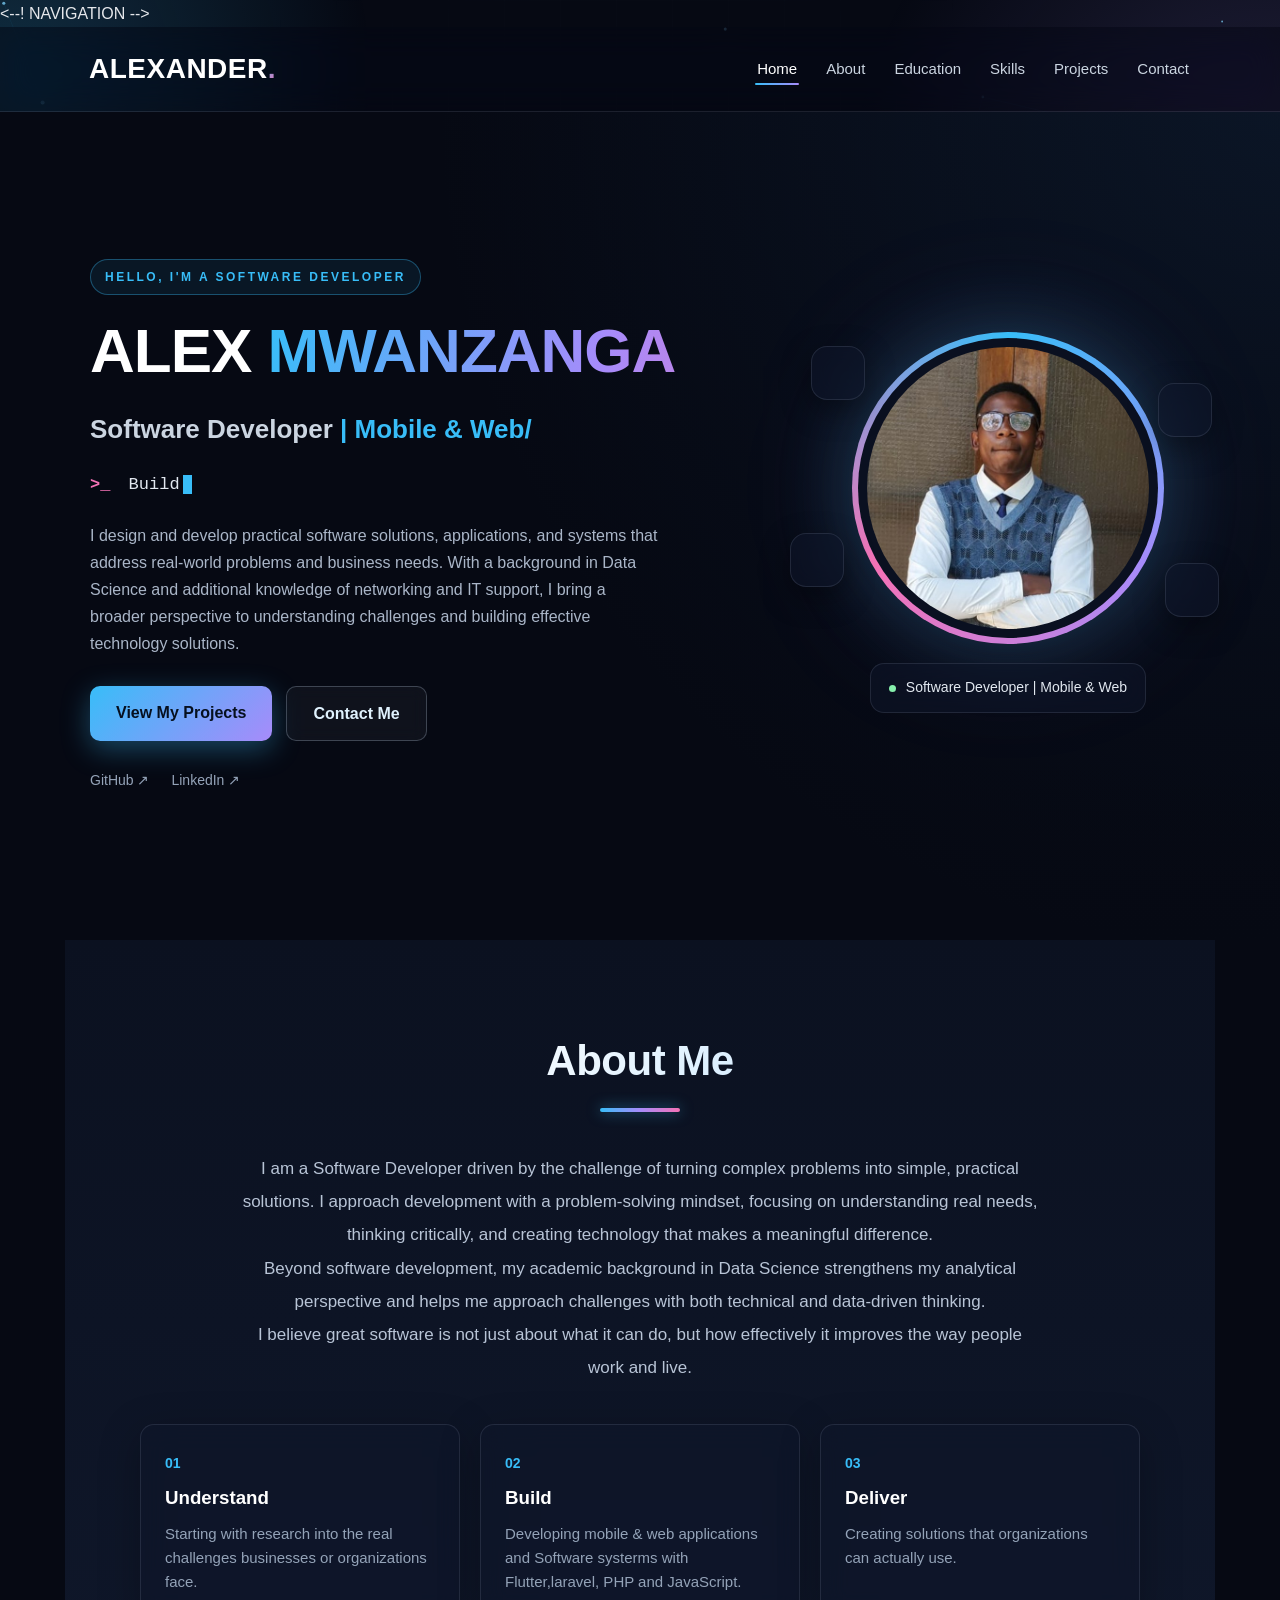
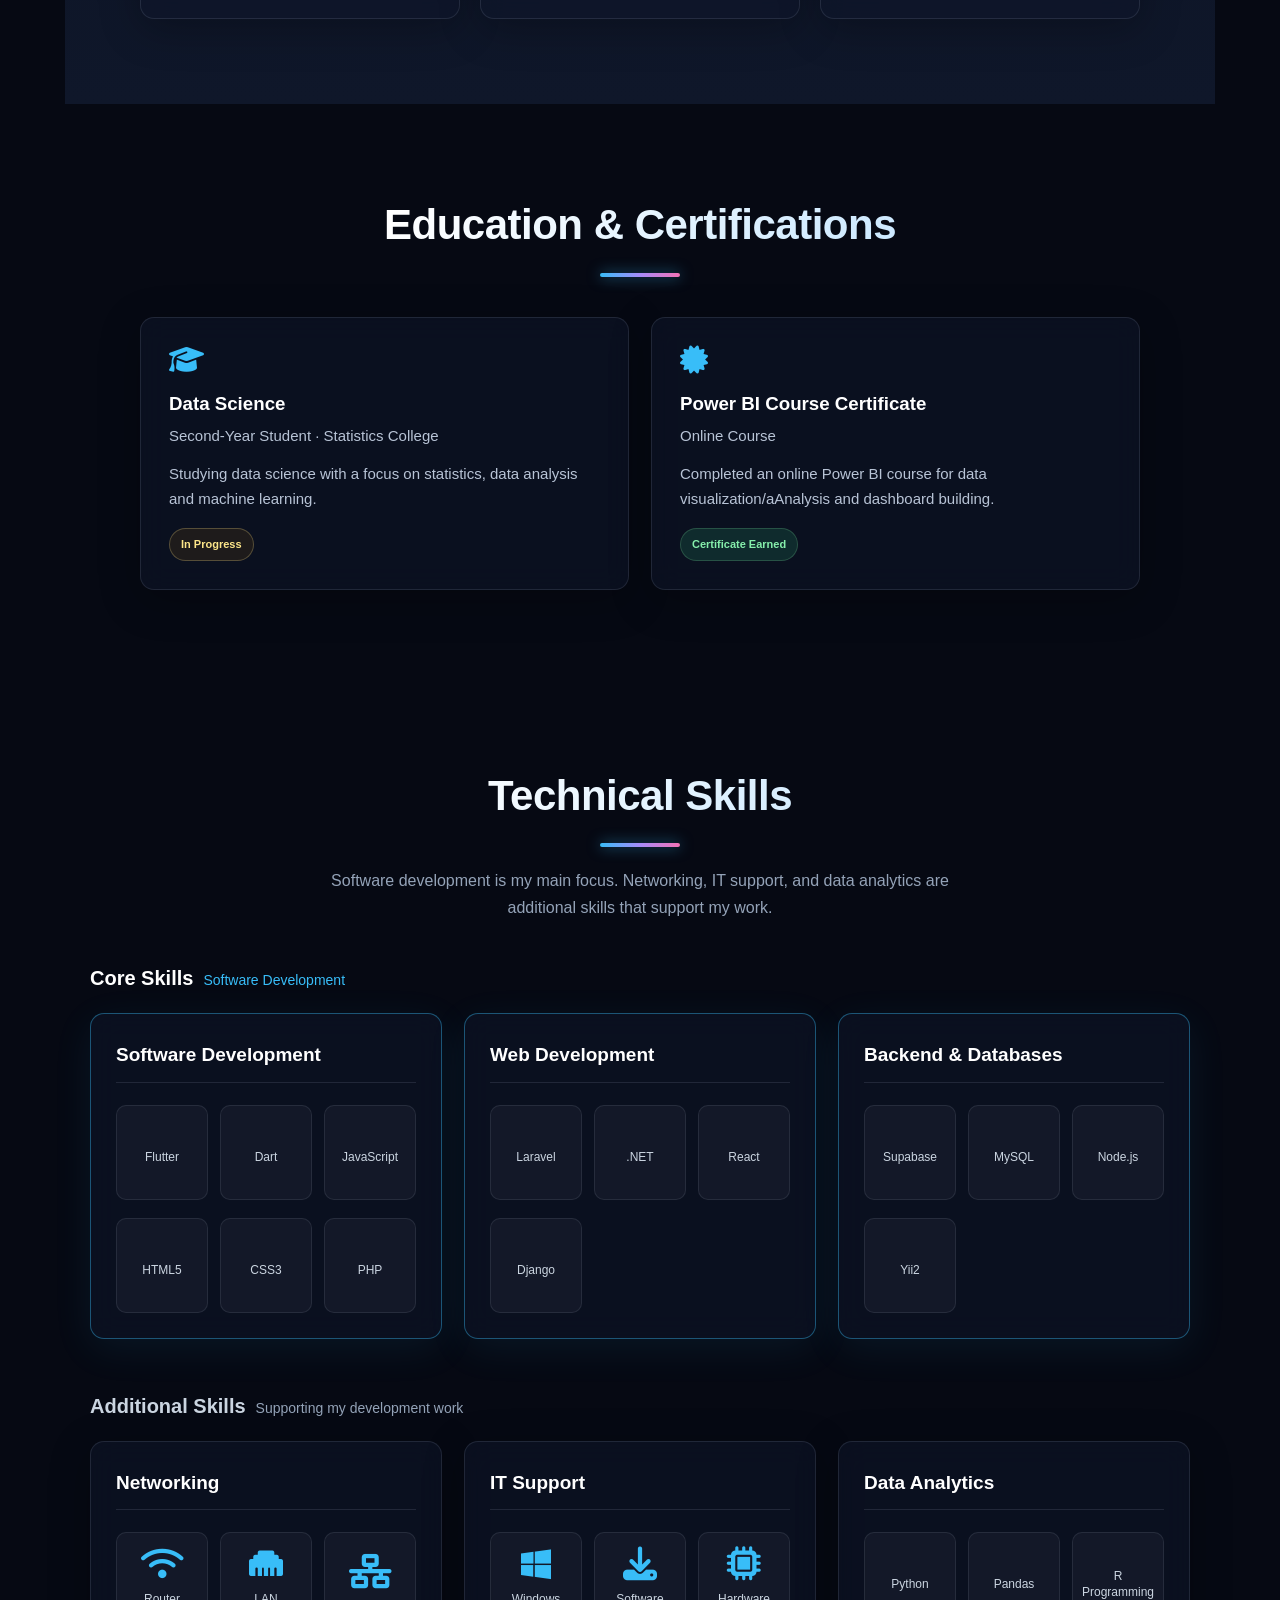
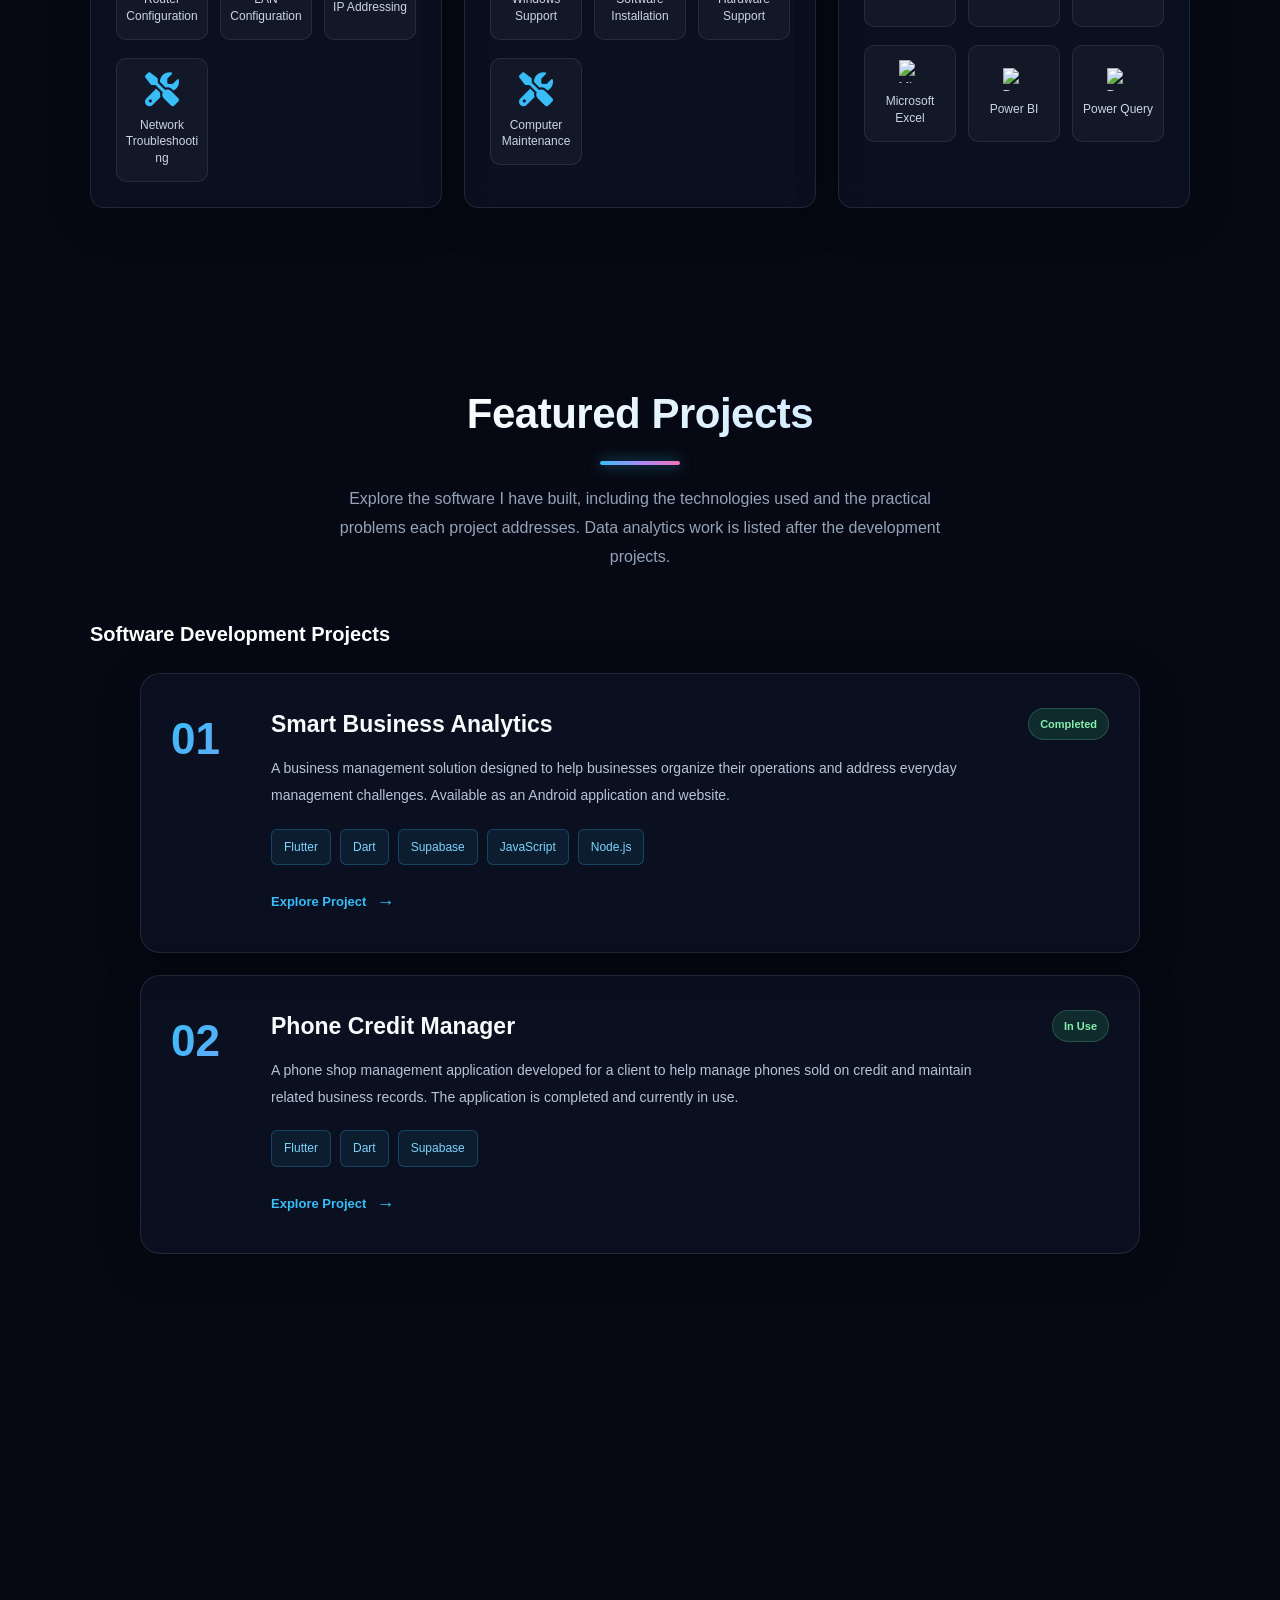
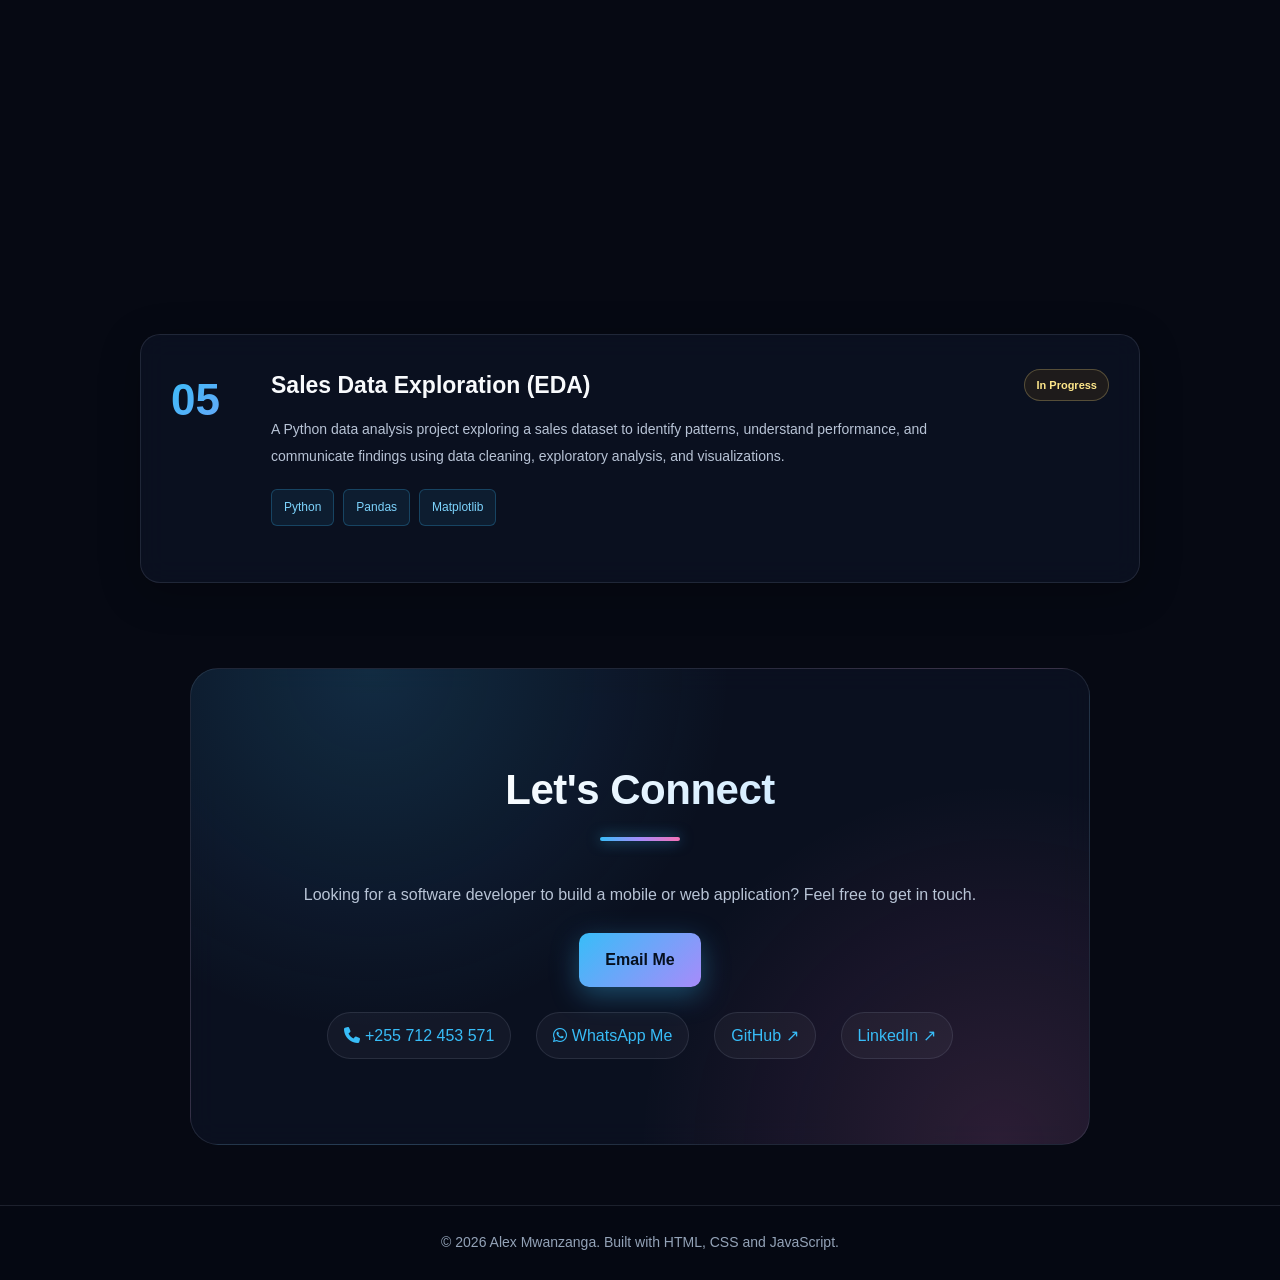
==== index.html @ 0de3b713 "Replace font link with Outfit font" ====
<!DOCTYPE html>
<html lang="en">
<head>
    <meta charset="UTF-8">
    <meta name="viewport" content="width=device-width, initial-scale=1.0">

    <title>Alex Mwanzanga | Software Developer</title>

    <meta name="description"
          content="Alex Mwanzanga is a Software Developer building mobile and web applications, with additional skills in networking, IT support, and data analytics.">

    <!-- Fonts -->
    <link rel="preconnect" href="https://fonts.googleapis.com">
    <link rel="preconnect" href="https://fonts.gstatic.com" crossorigin>
  <link href="https://fonts.googleapis.com/css2?family=Outfit:wght@200;300;400;500;600&display=swap" rel="stylesheet">

    <!-- Main CSS -->
    <link rel="stylesheet" href="style.css">

    <!-- Technology Icons -->
    <link
        rel="stylesheet"
        href="https://cdn.jsdelivr.net/gh/devicons/devicon@latest/devicon.min.css"
    >

    <!-- Font Awesome Icons -->
    <link
        rel="stylesheet"
        href="https://cdnjs.cloudflare.com/ajax/libs/font-awesome/6.7.2/css/all.min.css"
    >
</head>

<body class="home-page">

    <!-- Animated network background + scroll progress -->
    <canvas id="bg-canvas" aria-hidden="true"></canvas>
    <div id="scroll-progress" aria-hidden="true"></div>

         <--! NAVIGATION -->
    
    <header>
        <nav class="navbar">

            <a href="#home" class="logo">
                ALEXANDER<span>.</span>
            </a>

            <ul class="nav-links">
                <li><a href="#home">Home</a></li>
                <li><a href="#about">About</a></li>
                <li><a href="#education">Education</a></li>
                <li><a href="#skills">Skills</a></li>
                <li><a href="#projects">Projects</a></li>
                <li><a href="#contact">Contact</a></li>
            </ul>

        </nav>
    </header>


    <!-- 
         HOME SECTION
     -->
    <section id="home" class="hero">

        <div class="hero-container">

            <!-- Introduction -->
            <div class="hero-content">

                <p class="intro">HELLO, I'M A SOFTWARE DEVELOPER</p>

                <h1>
                    ALEX <span>MWANZANGA</span>
                </h1>

                <h2>
                    Software Developer
                    <span class="highlight">| Mobile &amp; Web/</span>
                </h2>

                <p class="typing-line" aria-live="off">
                    <span class="typing-prefix">&gt;_</span>
                    <span id="typed"></span><span class="cursor"></span>
                </p>

                <p class="hero-description">
                    I design and develop practical software solutions, applications, and systems that address real-world problems and business needs. With a background in Data Science and additional knowledge of networking and IT support, I bring a broader perspective to understanding challenges and building effective technology solutions.
                </p>

                <div class="hero-buttons">

                    <a href="#projects" class="btn primary-btn">
                        View My Projects
                    </a>

                    <a href="#contact" class="btn secondary-btn">
                        Contact Me
                    </a>

                </div>

                <div class="hero-socials">

                    <a
                        href="https://github.com/alexedson932-ops"
                        target="_blank"
                        rel="noopener noreferrer"
                    >
                        GitHub ↗
                    </a>

                    <a
                        href="https://www.linkedin.com/in/alexmwanzanga/"
                        target="_blank"
                        rel="noopener noreferrer"
                    >
                        LinkedIn ↗
                    </a>

                </div>

            </div>


            <!-- Profile -->
            <div class="hero-image">

                <div class="profile-frame">

                    <img src="profile.jpg" alt="Alex Mwanzanga" class="profile-photo">

                </div>

                <div class="orbit-chip chip-1" title="Flutter"><i class="devicon-flutter-plain colored" aria-hidden="true"></i></div>
                <div class="orbit-chip chip-2" title="PHP"><i class="devicon-php-plain colored" aria-hidden="true"></i></div>
                <div class="orbit-chip chip-3" title="JavaScript"><i class="devicon-javascript-plain colored" aria-hidden="true"></i></div>
                <div class="orbit-chip chip-4" title="Supabase"><i class="devicon-supabase-plain colored" aria-hidden="true"></i></div>

                <div class="floating-card">
                    <span class="status-dot"></span>
                    Software Developer | Mobile &amp; Web
                </div>

            </div>

        </div>

    </section>


    <!-- 
         ABOUT SECTION
    -->
    <section id="about" class="section about-section">

        <h2 class="section-title">About Me</h2>

        <div class="about-content">

            <p>
               
I am a Software Developer driven by the challenge of turning complex problems into simple, practical solutions. I approach development with a problem-solving mindset, focusing on understanding real needs, thinking critically, and creating technology that makes a meaningful difference.
            </p>

            <p>
                Beyond software development, my academic background in Data Science strengthens my analytical perspective and helps me approach challenges with both technical and data-driven thinking.
            </p>

            <p>
               I believe great software is not just about what it can do, but how effectively it improves the way people work and live.
            </p>

        </div>

        <div class="about-highlights">

            <div class="about-highlight">
                <span class="about-highlight-number">01</span>
                <h3>Understand</h3>
                <p>Starting with research into the real challenges businesses or organizations face.</p>
            </div>

            <div class="about-highlight">
                <span class="about-highlight-number">02</span>
                <h3>Build</h3>
                <p>Developing mobile & web applications and Software systerms with Flutter,laravel, PHP and JavaScript.</p>
            </div>

            <div class="about-highlight">
                <span class="about-highlight-number">03</span>
                <h3>Deliver</h3>
                <p>Creating solutions that organizations can actually use.</p>
            </div>

        </div>

    </section>


    <!-- 
         EDUCATION & CERTIFICATIONS
     -->
    <section id="education" class="section education-section">

        <h2 class="section-title">Education &amp; Certifications</h2>

        <div class="education-grid">

            <article class="education-card">
                <i class="fa-solid fa-graduation-cap" aria-hidden="true"></i>
                <h3>Data Science</h3>
                <p class="education-meta">Second-Year Student · Statistics College</p>
                <p>
                    Studying data science with a focus on statistics, data
                    analysis and machine learning.
                </p>
                <span class="project-status status-progress">In Progress</span>
            </article>

            <article class="education-card">
                <i class="fa-solid fa-certificate" aria-hidden="true"></i>
                <h3>Power BI Course Certificate</h3>
                <p class="education-meta">Online Course</p>
                <p>
                    Completed an online Power BI course for  data
                    visualization/aAnalysis and dashboard building.
                </p>
                <span class="project-status">Certificate Earned</span>
            </article>

        </div>

    </section>


    <!-- 
         TECHNICAL SKILLS
     -->
    <section id="skills" class="section skills-section">

        <h2 class="section-title">Technical Skills</h2>

        <p class="skills-intro">
            Software development is my main focus. Networking, IT support,
            and data analytics are additional skills that support
            my work.
        </p>

        <h3 class="skills-group-title">Core Skills <span>Software Development</span></h3>

        <div class="skills-grid skills-primary">


            <!-- SOFTWARE DEVELOPMENT -->
            <div class="skill-card skill-card-main">

                <h3>Software Development</h3>

                <div class="technology-grid">

                    <div class="technology">
                        <i class="devicon-flutter-plain colored"
                           aria-hidden="true"></i>
                        <span>Flutter</span>
                    </div>

                    <div class="technology">
                        <i class="devicon-dart-plain colored"
                           aria-hidden="true"></i>
                        <span>Dart</span>
                    </div>

                    <div class="technology">
                        <i class="devicon-javascript-plain colored"
                           aria-hidden="true"></i>
                        <span>JavaScript</span>
                    </div>

                    <div class="technology">
                        <i class="devicon-html5-plain colored"
                           aria-hidden="true"></i>
                        <span>HTML5</span>
                    </div>

                    <div class="technology">
                        <i class="devicon-css3-plain colored"
                           aria-hidden="true"></i>
                        <span>CSS3</span>
                    </div>

                    <div class="technology">
                        <i class="devicon-php-plain colored"
                           aria-hidden="true"></i>
                        <span>PHP</span>
                    </div>

                </div>

            </div>


            <!-- WEB DEVELOPMENT -->
            <div class="skill-card skill-card-main">

                <h3>Web Development</h3>

                <div class="technology-grid">

                    <div class="technology">
                        <i class="devicon-laravel-original colored"
                           aria-hidden="true"></i>
                        <span>Laravel</span>
                    </div>

                    <div class="technology">
                        <i class="devicon-dotnetcore-plain colored"
                           aria-hidden="true"></i>
                        <span>.NET</span>
                    </div>

                    <div class="technology">
                        <i class="devicon-react-original colored"
                           aria-hidden="true"></i>
                        <span>React</span>
                    </div>

                    <div class="technology">
                        <i class="devicon-django-plain colored"
                           aria-hidden="true"></i>
                        <span>Django</span>
                    </div>

                </div>

            </div>


            <!-- BACKEND & DATABASES -->
            <div class="skill-card skill-card-main">

                <h3>Backend &amp; Databases</h3>

                <div class="technology-grid">

                    <div class="technology">
                        <i class="devicon-supabase-plain colored" aria-hidden="true"></i>
                        <span>Supabase</span>
                    </div>

                    <div class="technology">
                        <i class="devicon-mysql-plain colored" aria-hidden="true"></i>
                        <span>MySQL</span>
                    </div>

                    <div class="technology">
                        <i class="devicon-nodejs-plain colored" aria-hidden="true"></i>
                        <span>Node.js</span>
                    </div>

                    <div class="technology">
                        <i class="devicon-yii-plain" aria-hidden="true"></i>
                        <span>Yii2</span>
                    </div>

                </div>

            </div>

        </div>

        <h3 class="skills-group-title additional">Additional Skills <span>Supporting my development work</span></h3>

        <div class="skills-grid skills-secondary">


            <!-- NETWORKING -->
            <div class="skill-card">

                <h3>Networking</h3>

                <div class="technology-grid">

                    <div class="technology">
                        <i class="fa-solid fa-wifi"
                           aria-hidden="true"></i>
                        <span>Router Configuration</span>
                    </div>

                    <div class="technology">
                        <i class="fa-solid fa-ethernet"
                           aria-hidden="true"></i>
                        <span>LAN Configuration</span>
                    </div>

                    <div class="technology">
                        <i class="fa-solid fa-network-wired"
                           aria-hidden="true"></i>
                        <span>IP Addressing</span>
                    </div>

                    <div class="technology">
                        <i class="fa-solid fa-screwdriver-wrench"
                           aria-hidden="true"></i>
                        <span>Network Troubleshooting</span>
                    </div>

                </div>

            </div>


            <!-- IT SUPPORT -->
            <div class="skill-card">

                <h3>IT Support</h3>

                <div class="technology-grid">

                    <div class="technology">
                        <i class="fa-brands fa-windows"
                           aria-hidden="true"></i>
                        <span>Windows Support</span>
                    </div>

                    <div class="technology">
                        <i class="fa-solid fa-download"
                           aria-hidden="true"></i>
                        <span>Software Installation</span>
                    </div>

                    <div class="technology">
                        <i class="fa-solid fa-microchip"
                           aria-hidden="true"></i>
                        <span>Hardware Support</span>
                    </div>

                    <div class="technology">
                        <i class="fa-solid fa-screwdriver-wrench"
                           aria-hidden="true"></i>
                        <span>Computer Maintenance</span>
                    </div>

                </div>

            </div>


            <!-- DATA ANALYTICS -->
            <div class="skill-card">

                <h3>Data Analytics</h3>

                <div class="technology-grid">

                    <div class="technology">
                        <i class="devicon-python-plain colored"
                           aria-hidden="true"></i>
                        <span>Python</span>
                    </div>

                    <div class="technology">
                        <i class="devicon-pandas-plain colored"
                           aria-hidden="true"></i>
                        <span>Pandas</span>
                    </div>

                    <div class="technology">
                        <i class="devicon-r-plain colored"
                           aria-hidden="true"></i>
                        <span>R Programming</span>
                    </div>

                    <!-- Microsoft Excel -->
                    <div class="technology">
                        <img
                            src="https://cdn.simpleicons.org/microsoftexcel/217346"
                            alt="Microsoft Excel"
                            class="technology-logo"
                            loading="lazy"
                        >
                        <span>Microsoft Excel</span>
                    </div>

                    <!-- Power BI -->
                    <div class="technology">
                        <img
                            src="https://cdn.simpleicons.org/powerbi/F2C811"
                            alt="Power BI"
                            class="technology-logo"
                            loading="lazy"
                        >
                        <span>Power BI</span>
                    </div>

                    <!-- Power Query -->
                    <div class="technology">
                        <img
                            src="https://cdn.simpleicons.org/powerquery/5B8DEF"
                            alt="Power Query"
                            class="technology-logo"
                            loading="lazy"
                        >
                        <span>Power Query</span>
                    </div>

                </div>

            </div>

        </div>

    </section>


    <!-- 
         PROJECTS SECTION
     -->
    <section id="projects" class="section projects-section">

        <h2 class="section-title">Featured Projects</h2>

        <p class="projects-intro">
            Explore the software I have built, including the technologies
            used and the practical problems each project addresses. Data
            analytics work is listed after the development projects.
        </p>

        <h3 class="skills-group-title">Software Development Projects</h3>

        <div class="projects-list">


            <!-- PROJECT 01 -->
            <article class="project-item">

                <div class="project-item-number">01</div>

                <div class="project-item-content">

                    <div class="project-item-heading">
                        <h3>Smart Business Analytics</h3>
                        <span class="project-status">Completed</span>
                    </div>

                    <p class="project-description">
                        A business management solution designed to help
                        businesses organize their operations and address
                        everyday management challenges. Available as an
                        Android application and website.
                    </p>

                    <div class="project-technologies">
                        <span>Flutter</span>
                        <span>Dart</span>
                        <span>Supabase</span>
                        <span>JavaScript</span>
                        <span>Node.js</span>
                    </div>

                    <a href="smart-business.html" class="project-link">
                        Explore Project <span>&rarr;</span>
                    </a>

                </div>

            </article>


            <!-- PROJECT 02 -->
            <article class="project-item">

                <div class="project-item-number">02</div>

                <div class="project-item-content">

                    <div class="project-item-heading">
                        <h3>Phone Credit Manager</h3>
                        <span class="project-status">In Use</span>
                    </div>

                    <p class="project-description">
                        A phone shop management application developed
                        for a client to help manage phones sold on credit
                        and maintain related business records. The
                        application is completed and currently in use.
                    </p>

                    <div class="project-technologies">
                        <span>Flutter</span>
                        <span>Dart</span>
                        <span>Supabase</span>
                    </div>

                    <a href="phone-credit.html" class="project-link">
                        Explore Project <span>&rarr;</span>
                    </a>

                </div>

            </article>


            <!-- PROJECT 03 -->
            <article class="project-item">

                <div class="project-item-number">03</div>

                <div class="project-item-content">

                    <div class="project-item-heading">
                        <h3>Hostel Management System</h3>
                        <span class="project-status">Completed</span>
                    </div>

                    <p class="project-description">
                        An academic project developed to simplify hostel
                        administration through student registration,
                        room and bed management, payment tracking,
                        tenant records, and revenue reporting.
                    </p>

                    <div class="project-technologies">
                        <span>PHP</span>
                        <span>Yii2</span>
                        <span>MySQL</span>
                    </div>

                    <a href="hostel-management.html" class="project-link">
                        Explore Project <span>&rarr;</span>
                    </a>

                </div>

            </article>


            </div>

        <h3 class="skills-group-title additional">Data Analytics Projects <span>Additional work</span></h3>

        <div class="projects-list">


            <!-- PROJECT 04 -->
            <article class="project-item">

                <div class="project-item-number">04</div>

                <div class="project-item-content">

                    <div class="project-item-heading">
                        <h3>Sales Performance Dashboard</h3>
                        <span class="project-status status-progress">
                            In Progress
                        </span>
                    </div>

                    <p class="project-description">
                        A Power BI analytics project focused on exploring
                        sales performance, comparing key metrics, and
                        presenting trends through an interactive dashboard.
                        The dashboard and findings will be added here as
                        the project develops.
                    </p>

                    <div class="project-technologies">
                        <span>Power BI</span>
                        <span>Power Query</span>
                        <span>Data Visualization</span>
                    </div>

                </div>

            </article>


            <!-- PROJECT 05 -->
            <article class="project-item">

                <div class="project-item-number">05</div>

                <div class="project-item-content">

                    <div class="project-item-heading">
                        <h3>Sales Data Exploration (EDA)</h3>
                        <span class="project-status status-progress">
                            In Progress
                        </span>
                    </div>

                    <p class="project-description">
                        A Python data analysis project exploring a sales
                        dataset to identify patterns, understand performance,
                        and communicate findings using data cleaning,
                        exploratory analysis, and visualizations.
                    </p>

                    <div class="project-technologies">
                        <span>Python</span>
                        <span>Pandas</span>
                        <span>Matplotlib</span>
                    </div>

                </div>

            </article>

        </div>

    </section>


    <!-- =========================
         CONTACT SECTION
    ========================== -->
    <section id="contact" class="section contact-section">

        <h2 class="section-title">Let's Connect</h2>

        <p>
            Looking for a software developer to build a mobile or web
            application? Feel free to get in touch.
        </p>

        <a
            href="mailto:alex.edson932@gmail.com"
            class="btn primary-btn"
        >
            Email Me
        </a>

        <div class="social-links">

            <a href="tel:+255712453571">
                <i class="fa-solid fa-phone" aria-hidden="true"></i>
                +255 712 453 571
            </a>

            <a
                href="https://wa.me/255712453571"
                target="_blank"
                rel="noopener noreferrer"
            >
                <i class="fa-brands fa-whatsapp" aria-hidden="true"></i>
                WhatsApp Me
            </a>

            <a
                href="https://github.com/alexedson932-ops"
                target="_blank"
                rel="noopener noreferrer"
            >
                GitHub ↗
            </a>

            <a
                href="https://www.linkedin.com/in/alexmwanzanga/"
                target="_blank"
                rel="noopener noreferrer"
            >
                LinkedIn ↗
            </a>

        </div>

    </section>


    <!-- 
         IMAGE PREVIEW MODAL
   -->
    <div
        id="image-modal"
        class="image-modal"
        aria-hidden="true"
        role="dialog"
        aria-modal="true"
        aria-label="Image preview"
    >

        <button
            id="close-modal"
            class="close-modal"
            aria-label="Close image preview"
        >
            &times;
        </button>

        <img
            id="modal-image"
            src=""
            alt="Expanded project screenshot"
        >

    </div>


    <!-- 
         FOOTER
    -->
    <footer>

        <p>
            &copy; <span id="year"></span> Alex Mwanzanga.
            Built with HTML, CSS and JavaScript.
        </p>

    </footer>


    <!-- JavaScript -->
    <script src="script.js"></script>

</body>
</html>
---- style.css ----
/* General Settings */

* {
  margin: 0;
  padding: 0;
  box-sizing: border-box;
}

html {
  scroll-behavior: smooth;
  scroll-padding-top: 85px;
}

body {
  font-family: Arial, Helvetica, sans-serif;
  background-color: #0b1120;
  color: #e5e7eb;
  line-height: 1.7;
}

a {
  text-decoration: none;
  color: inherit;
}

/* Navigation Bar */
header {
  background-color: #111827;
  border-bottom: 1px solid #253047;
  position: sticky;
  top: 0;
  z-index: 100;
}

.navbar {
  max-width: 1150px;
  margin: auto;
  padding: 18px 24px;
  display: flex;
  justify-content: space-between;
  align-items: center;
  gap: 20px;
}

.logo {
  font-size: 28px;
  font-weight: bold;
  color: #ffffff;
}

.logo span {
  color: #38bdf8;
}

.nav-links {
  display: flex;
  list-style: none;
  gap: 25px;
}

.nav-links a {
  color: #cbd5e1;
  transition: color 0.3s ease;
}

.nav-links a:hover {
  color: #38bdf8;
}

/* Homepage Layout */
.hero {
  min-height: 85vh;
  padding: 80px 24px;
  display: flex;
  align-items: center;
  justify-content: center;
  background: radial-gradient(circle at top right, #173252 0%, #0b1120 50%);
}

.hero-container {
  width: 100%;
  max-width: 1100px;
  margin: auto;
  display: grid;
  grid-template-columns: 1.3fr 0.7fr;
  align-items: center;
  gap: 60px;
}

/* Introduction */
.hero-content {
  text-align: left;
}

.intro {
  color: #38bdf8;
  letter-spacing: 3px;
  font-size: 13px;
  font-weight: bold;
  margin-bottom: 20px;
}

.hero h1 {
  font-size: clamp(38px, 5vw, 62px);
  line-height: 1.15;
  margin-bottom: 20px;
  color: #ffffff;
}

.hero h1 span {
  color: #38bdf8;
}

.hero h2 {
  font-size: clamp(19px, 2.5vw, 26px);
  color: #cbd5e1;
  margin-bottom: 20px;
}

.hero h2 .highlight {
  color: #38bdf8;
}

.hero-description {
  max-width: 570px;
  margin-bottom: 28px;
  color: #aab6c8;
  font-size: 16px;
}

/* Homepage Buttons */
.hero-buttons {
  display: flex;
  flex-wrap: wrap;
  gap: 14px;
}

.btn {
  display: inline-block;
  padding: 12px 22px;
  border-radius: 7px;
  font-weight: bold;
  transition: 0.3s ease;
}

.primary-btn {
  background-color: #38bdf8;
  color: #08111f;
}

.primary-btn:hover {
  background-color: #7dd3fc;
  transform: translateY(-3px);
}

.secondary-btn {
  border: 1px solid #38bdf8;
  color: #e0f2fe;
}

.secondary-btn:hover {
  background-color: #172b40;
  transform: translateY(-3px);
}

/* Social Links */
.hero-socials {
  display: flex;
  gap: 22px;
  margin-top: 28px;
}

.hero-socials a {
  color: #94a3b8;
  font-size: 14px;
  transition: color 0.3s ease;
}

.hero-socials a:hover {
  color: #38bdf8;
}

/* Profile Placeholder */
.hero-image {
  display: flex;
  flex-direction: column;
  align-items: center;
  position: relative;
}

.profile-frame {
  width: min(300px, 100%);
  aspect-ratio: 1 / 1;
  display: flex;
  align-items: center;
  justify-content: center;
  border-radius: 50%;
  border: 3px solid #38bdf8;
  background: linear-gradient(135deg, #1e3a5f, #111827);
  box-shadow: 0 0 45px rgba(56, 189, 248, 0.15);
}

.profile-placeholder {
  width: 90%;
  height: 90%;
  border-radius: 50%;
  display: flex;
  align-items: center;
  justify-content: center;
  background-color: #15243a;
}

.profile-placeholder span {
  font-size: 75px;
  font-weight: bold;
  color: #38bdf8;
}

/* Floating Information Card */
.floating-card {
  display: flex;
  align-items: center;
  gap: 10px;
  margin-top: 25px;
  padding: 12px 18px;
  background-color: #162237;
  border: 1px solid #293750;
  border-radius: 10px;
  color: #e2e8f0;
  font-size: 14px;
}

.status-dot {
  width: 9px;
  height: 9px;
  border-radius: 50%;
  background-color: #4ade80;
}

/* Responsive Homepage */
@media (max-width: 850px) {
  .hero-container {
    grid-template-columns: 1fr;
    gap: 45px;
  }

  .hero-content {
    text-align: center;
  }

  .hero-description {
    margin-left: auto;
    margin-right: auto;
  }

  .hero-buttons,
  .hero-socials {
    justify-content: center;
  }

  .hero-image {
    grid-row: 1;
  }

  .profile-frame {
    width: 220px;
  }

  .profile-placeholder span {
    font-size: 60px;
  }
}

@media (max-width: 550px) {
  .hero {
    padding: 55px 20px;
  }

  .hero h1 {
    font-size: 38px;
  }

  .hero-buttons {
    flex-direction: column;
  }

  .hero-buttons .btn {
    width: 100%;
    text-align: center;
  }
}

/* General Sections */
.section {
  max-width: 1150px;
  margin: auto;
  padding: 85px 24px;
}

.section-title {
  font-size: 34px;
  text-align: center;
  margin-bottom: 40px;
  color: #ffffff;
}

.section-title::after {
  content: "";
  display: block;
  width: 65px;
  height: 4px;
  margin: 12px auto 0;
  border-radius: 4px;
  background-color: #38bdf8;
}

/* About Section */
.about-content {
  max-width: 800px;
  margin: auto;
  color: #b8c4d6;
  font-size: 17px;
  text-align: center;
}

/* Technical Skills Section */

.skills-section {
    max-width: none;
    background-color: #0f172a;
}

.skills-intro {
    max-width: 650px;
    margin: -20px auto 40px;
    text-align: center;
    color: #94a3b8;
}


/* Skills Grid */

.skills-grid {
    max-width: 1100px;
    margin: auto;

    display: grid;
    grid-template-columns: repeat(3, minmax(0, 1fr));
    gap: 22px;
}


/* Individual Skill Card */

.skill-card {
    background: linear-gradient(
        145deg,
        #17243a,
        #111c30
    );

    border: 1px solid #293750;
    border-radius: 14px;
    padding: 25px;

    transition:
        transform 0.3s ease,
        border-color 0.3s ease,
        box-shadow 0.3s ease;
}


.skill-card:hover {
    transform: translateY(-6px);
    border-color: #38bdf8;

    box-shadow: 0 12px 30px rgba(0, 0, 0, 0.2);
}


/* Skill Icon */

.skill-icon {
    font-size: 30px;
    margin-bottom: 15px;
}


/* Skill Heading */

.skill-card h3 {
    color: #ffffff;
    font-size: 19px;
    margin-bottom: 12px;
}


/* Skill Description */

.skill-card p {
    color: #aab6c8;
    font-size: 14px;
    line-height: 1.8;
    margin-bottom: 20px;
}


/* Skill Tags */

.skill-tags {
    display: flex;
    flex-wrap: wrap;
    gap: 8px;
}

.skill-tags span {
    display: inline-block;

    background-color: #1e314a;
    border: 1px solid #304764;

    color: #7dd3fc;
    font-size: 12px;

    padding: 6px 10px;
    border-radius: 5px;
}

/* Technology Grid */

.technology-grid {
    display: grid;
    grid-template-columns: repeat(2, minmax(0, 1fr));
    gap: 12px;
    margin-top: 20px;
}


/* Individual Technology */

.technology {
    display: flex;
    align-items: center;
    gap: 10px;

    min-width: 0;
    min-height: 48px;
    padding: 10px 12px;

    background: rgba(30, 49, 74, 0.65);
    border: 1px solid #304764;
    border-radius: 8px;

    color: #cbd5e1;
    font-size: 13px;
    font-weight: 500;

    transition:
        background-color 0.25s ease,
        border-color 0.25s ease,
        transform 0.25s ease;
}


/* Technology Hover */

.technology:hover {
    background-color: #1e3a56;
    border-color: #38bdf8;
    transform: translateY(-3px);
}


/* Technology Icons */

.technology i {
    flex-shrink: 0;
    font-size: 23px;
    color: #38bdf8;
}


/* Technology Logos */

.technology-logo {
    width: 23px;
    height: 23px;
    flex-shrink: 0;
    object-fit: contain;
}



/* Technology Labels */

.technology span {
    line-height: 1.4;
    overflow-wrap: anywhere;
}


/* Skill Card Heading Spacing */

.skill-card h3 {
    padding-bottom: 10px;
    border-bottom: 1px solid rgba(148, 163, 184, 0.16);
}


/* Tablet */

@media (max-width: 850px) {

    .skills-grid {
        grid-template-columns: repeat(2, minmax(0, 1fr));
    }

}


/* Mobile */

@media (max-width: 550px) {

    .skills-grid {
        grid-template-columns: 1fr;
    }

    .skills-intro {
        font-size: 14px;
        margin-bottom: 30px;
    }

    .skill-card {
        padding: 22px;
    }

    .technology-grid {
        gap: 10px;
    }

    .technology {
        padding: 10px;
        font-size: 12px;
    }

    .technology i {
        font-size: 21px;
    }

}

/* Tablet */

@media (max-width: 850px) {

    .skills-grid {
        grid-template-columns: repeat(2, minmax(0, 1fr));
    }

}


/* Mobile */

@media (max-width: 550px) {

    .skills-grid {
        grid-template-columns: 1fr;
    }

    .skills-intro {
        font-size: 14px;
    }

    .skill-card {
        padding: 22px;
    }

}

/* =================================
   PROJECTS SECTION
================================= */

.projects-section {
    background-color: #0f172a;
}

.projects-intro {
    max-width: 650px;
    margin: -20px auto 45px;
    text-align: center;
    color: #94a3b8;
    line-height: 1.8;
}


/* Projects List */

.projects-list {
    max-width: 1000px;
    margin: 0 auto;

    display: flex;
    flex-direction: column;
}


/* Individual Project */

.project-item {
    display: grid;
    grid-template-columns: 75px minmax(0, 1fr);
    gap: 25px;

    padding: 35px 25px;

    border-bottom: 1px solid #293750;

    transition:
        background-color 0.3s ease,
        padding-left 0.3s ease;
}


/* Project Hover */

.project-item:hover {
    background-color: rgba(23, 36, 58, 0.55);
    padding-left: 32px;
}


/* Project Number */

.project-item-number {
    color: #38bdf8;
    font-size: 30px;
    font-weight: 700;
    line-height: 1.4;
    opacity: 0.85;
}


/* Project Content */

.project-item-content {
    min-width: 0;
}


/* Project Heading */

.project-item-heading {
    display: flex;
    align-items: center;
    justify-content: space-between;
    flex-wrap: wrap;
    gap: 12px;

    margin-bottom: 15px;
}

.project-item-heading h3 {
    color: #f8fafc;
    font-size: 23px;
    line-height: 1.4;
    margin: 0;

    transition: color 0.3s ease;
}

.project-item:hover .project-item-heading h3 {
    color: #38bdf8;
}


/* Project Description */

.project-description {
    max-width: 720px;

    color: #b8c4d6;
    font-size: 14px;
    line-height: 1.9;

    margin: 0 0 20px;
}


/* Technology Badges */

.project-technologies {
    display: flex;
    flex-wrap: wrap;
    gap: 9px;

    margin-bottom: 22px;
}

.project-technologies span {
    display: inline-flex;
    align-items: center;

    padding: 7px 12px;

    background-color: rgba(56, 189, 248, 0.08);
    border: 1px solid rgba(56, 189, 248, 0.2);
    border-radius: 6px;

    color: #7dd3fc;
    font-size: 12px;
    font-weight: 500;

    transition:
        background-color 0.3s ease,
        border-color 0.3s ease;
}

.project-technologies span:hover {
    background-color: rgba(56, 189, 248, 0.16);
    border-color: #38bdf8;
}


/* Project Status */

.project-status {
    display: inline-flex;
    align-items: center;

    padding: 6px 11px;

    background-color: rgba(21, 59, 53, 0.65);
    border: 1px solid rgba(134, 239, 172, 0.2);
    border-radius: 20px;

    color: #86efac;
    font-size: 11px;
    font-weight: 600;
}


/* Project Link */

.project-link {
    display: inline-flex;
    align-items: center;
    gap: 10px;

    color: #38bdf8;
    font-size: 13px;
    font-weight: 600;

    text-decoration: none;

    transition:
        color 0.3s ease,
        gap 0.3s ease;
}

.project-link span {
    font-size: 18px;
}

.project-link:hover {
    color: #7dd3fc;
    gap: 15px;
}


/* Tablet */

@media (max-width: 768px) {

    .project-item {
        grid-template-columns: 55px minmax(0, 1fr);
        gap: 18px;
        padding: 28px 15px;
    }

    .project-item:hover {
        padding-left: 20px;
    }

    .project-item-number {
        font-size: 25px;
    }

    .project-item-heading h3 {
        font-size: 20px;
    }

}


/* Mobile */

@media (max-width: 480px) {

    .projects-intro {
        margin: -15px auto 30px;
        font-size: 14px;
    }

    .project-item {
        grid-template-columns: 38px minmax(0, 1fr);
        gap: 12px;
        padding: 25px 5px;
    }

    .project-item:hover {
        padding-left: 8px;
    }

    .project-item-number {
        font-size: 21px;
    }

    .project-item-heading {
        align-items: flex-start;
        flex-direction: column;
        gap: 10px;
    }

    .project-item-heading h3 {
        font-size: 18px;
    }

    .project-description {
        font-size: 13px;
    }

    .project-technologies {
        gap: 7px;
    }

    .project-technologies span {
        padding: 6px 9px;
        font-size: 11px;
    }

}

/* Contact Section */
.contact-section {
  text-align: center;
}

.contact-section > p {
  color: #b8c4d6;
  margin-bottom: 25px;
}

.social-links {
  margin-top: 25px;
  display: flex;
  justify-content: center;
  gap: 25px;
}

.social-links a {
  color: #38bdf8;
}

.social-links a:hover {
  text-decoration: underline;
}

/* Footer */
footer {
  padding: 25px 20px;
  text-align: center;
  background-color: #111827;
  border-top: 1px solid #253047;
  color: #94a3b8;
  font-size: 14px;
}

/* Responsive Design: Tablets and Phones */
@media (max-width: 850px) {
  .skills-grid,
  .projects-grid {
    grid-template-columns: repeat(2, 1fr);
  }

  .navbar {
    flex-direction: column;
  }

  .nav-links {
    flex-wrap: wrap;
    justify-content: center;
    gap: 15px;
  }
}

@media (max-width: 550px) {
  .skills-grid,
  .projects-grid {
    grid-template-columns: 1fr;
  }

  .hero {
    padding: 75px 20px;
  }

  .section {
    padding: 65px 20px;
  }

  .section-title {
    font-size: 28px;
  }

  .nav-links {
    gap: 12px;
    font-size: 14px;
  }
}
/* Smart Business Analytics Gallery */

.project-gallery {
    display: grid;
    grid-template-columns: repeat(3, minmax(0, 1fr));
    gap: 15px;
    margin-top: 25px;
}

.gallery-image {
    width: 100%;
    height: 260px;
    object-fit: contain;

    background-color: #f1f5f9;
    border: 1px solid #293750;
    border-radius: 10px;

    padding: 5px;
    cursor: pointer;

    transition: transform 0.3s ease,
                border-color 0.3s ease;
}

.gallery-image:hover {
    transform: translateY(-4px);
    border-color: #38bdf8;
}

/* Tablet */
@media (max-width: 850px) {
    .project-gallery {
        grid-template-columns: repeat(2, minmax(0, 1fr));
    }
}

/* Mobile */
@media (max-width: 550px) {
    .project-gallery {
        grid-template-columns: 1fr;
    }

    .gallery-image {
        height: 320px;
    }
}
/* Image Preview Modal */

.image-modal {
    display: none;

    position: fixed;
    inset: 0;
    z-index: 1000;

    padding: 30px;

    background-color: rgba(0, 0, 0, 0.92);

    align-items: center;
    justify-content: center;
}

.image-modal.active {
    display: flex;
}

.image-modal img {
    max-width: 95%;
    max-height: 85vh;

    object-fit: contain;
    border-radius: 8px;
}

.close-modal {
    position: absolute;
    top: 15px;
    right: 25px;

    border: none;
    background: transparent;

    color: white;
    font-size: 42px;

    cursor: pointer;
}

/* =================================
   TECHNOLOGY SKILLS
================================= */

.technology-grid {
    display: grid;
    grid-template-columns: repeat(3, minmax(0, 1fr));
    gap: 18px 12px;
    margin-top: 22px;
}


/* Individual Technology */

.technology {
    display: flex;
    flex-direction: column;
    align-items: center;
    justify-content: center;
    gap: 10px;

    min-width: 0;
    min-height: 95px;
    padding: 14px 6px;

    background-color: rgba(30, 49, 74, 0.45);
    border: 1px solid transparent;
    border-radius: 10px;

    text-align: center;

    transition:
        transform 0.25s ease,
        background-color 0.25s ease,
        border-color 0.25s ease;
}


/* Technology Logo */

.technology i {
    font-size: 34px;
    line-height: 1;
}


/* Technology Name */

.technology span {
    color: #cbd5e1;
    font-size: 12px;
    font-weight: 500;
    line-height: 1.4;
    overflow-wrap: anywhere;
}


/* Hover Effect */

.technology:hover {
    transform: translateY(-4px);
    background-color: #1e314a;
    border-color: #38bdf8;
}


/* Responsive Layout */

@media (max-width: 400px) {

    .technology-grid {
        grid-template-columns: repeat(2, minmax(0, 1fr));
    }

    .technology {
        min-height: 90px;
    }

}
/* 
   PROJECT DETAILS PAGE
   SMART BUSINESS ANALYTICS
 */

.project-page-nav {
    max-width: 1100px;
    margin: 0 auto;
    padding: 25px 30px;

    display: flex;
    align-items: center;
    justify-content: space-between;
    gap: 20px;

    border-bottom: 1px solid #293750;
}

.back-to-projects,
.project-home-link {
    text-decoration: none;
    font-size: 13px;
    font-weight: 600;

    transition: color 0.3s ease;
}

.back-to-projects {
    color: #94a3b8;
}

.back-to-projects:hover {
    color: #38bdf8;
}

.project-home-link {
    color: #f8fafc;
    font-size: 15px;
}

.project-home-link:hover {
    color: #38bdf8;
}


/* Main Container */

.project-details-page {
    max-width: 1100px;
    margin: 0 auto;
    padding: 0 30px;
}


/* Project Hero */

.project-details-hero {
    padding: 90px 0 65px;
    border-bottom: 1px solid #293750;
}

.project-details-label {
    display: inline-block;
    margin-bottom: 22px;

    color: #38bdf8;
    font-size: 11px;
    font-weight: 700;
    letter-spacing: 2px;
}

.project-details-hero h1 {
    max-width: 850px;
    margin: 0 0 22px;

    color: #ffffff;
    font-size: clamp(34px, 5vw, 58px);
    line-height: 1.15;
    letter-spacing: -1.5px;
}

.project-details-subtitle {
    max-width: 750px;
    margin: 0 0 25px;

    color: #b8c4d6;
    font-size: 16px;
    line-height: 1.9;
}

.project-details-status {
    display: inline-flex;
    align-items: center;
    gap: 9px;

    padding: 8px 13px;

    color: #86efac;
    background: rgba(21, 59, 53, 0.65);
    border: 1px solid rgba(134, 239, 172, 0.2);
    border-radius: 30px;

    font-size: 12px;
    font-weight: 600;
}

.status-dot {
    width: 7px;
    height: 7px;

    background: #86efac;
    border-radius: 50%;
}


/* General Project Sections */

.project-details-section {
    padding: 55px 0;

    border-bottom: 1px solid #293750;
}

.project-section-heading {
    display: flex;
    align-items: flex-start;
    gap: 18px;

    margin-bottom: 30px;
}

.project-section-number {
    color: #38bdf8;
    font-size: 13px;
    font-weight: 700;
    letter-spacing: 1px;
    padding-top: 6px;
}

.project-section-heading h2 {
    margin: 0 0 7px;

    color: #f8fafc;
    font-size: 27px;
    line-height: 1.4;
}

.project-section-heading p {
    margin: 0;

    color: #94a3b8;
    font-size: 13px;
    line-height: 1.7;
}


/* Project Overview */

.project-overview-content {
    max-width: 850px;
    padding-left: 35px;
}

.project-overview-content p {
    margin: 0 0 18px;

    color: #b8c4d6;
    font-size: 15px;
    line-height: 2;
}


/* Project Feature Cards */

.project-feature-grid {
    display: grid;
    grid-template-columns: repeat(3, minmax(0, 1fr));
    gap: 20px;
}

.project-feature {
    padding: 25px;

    background: linear-gradient(
        145deg,
        #17243a,
        #111c30
    );

    border: 1px solid #293750;
    border-radius: 14px;

    transition:
        transform 0.3s ease,
        border-color 0.3s ease;
}

.project-feature:hover {
    transform: translateY(-5px);
    border-color: #38bdf8;
}

.feature-icon {
    display: inline-flex;
    align-items: center;
    justify-content: center;

    width: 40px;
    height: 40px;
    margin-bottom: 20px;

    color: #38bdf8;
    background: rgba(56, 189, 248, 0.1);
    border: 1px solid rgba(56, 189, 248, 0.2);
    border-radius: 10px;

    font-size: 12px;
    font-weight: 700;
}

.project-feature h3 {
    margin: 0 0 12px;

    color: #f8fafc;
    font-size: 16px;
    line-height: 1.5;
}

.project-feature p {
    margin: 0;

    color: #94a3b8;
    font-size: 13px;
    line-height: 1.8;
}


/* Technologies */

.project-tech-grid {
    display: grid;
    grid-template-columns: repeat(6, minmax(0, 1fr));
    gap: 15px;
}

.project-tech-item {
    min-width: 0;
    min-height: 115px;
    padding: 18px 8px;

    display: flex;
    flex-direction: column;
    align-items: center;
    justify-content: center;
    gap: 13px;

    background: rgba(23, 36, 58, 0.7);
    border: 1px solid #293750;
    border-radius: 12px;

    transition:
        transform 0.3s ease,
        border-color 0.3s ease,
        background-color 0.3s ease;
}

.project-tech-item:hover {
    transform: translateY(-4px);
    background: #17243a;
    border-color: #38bdf8;
}

.project-tech-item i {
    font-size: 34px;
    line-height: 1;
}

.project-tech-item span {
    color: #cbd5e1;
    font-size: 12px;
    font-weight: 500;
    text-align: center;
    overflow-wrap: anywhere;
}


/* Gallery Introduction */

.project-gallery-intro {
    max-width: 700px;
    margin: -10px 0 28px 35px;

    color: #94a3b8;
    font-size: 14px;
    line-height: 1.8;
}


/* Project Gallery */

.details-gallery {
    display: grid;
    grid-template-columns: repeat(3, minmax(0, 1fr));
    gap: 18px;
}

.details-gallery-image {
    display: block;
    width: 100%;
    height: 230px;
    min-width: 0;

    object-fit: cover;

    background: #17243a;
    border: 1px solid #293750;
    border-radius: 12px;

    cursor: pointer;

    transition:
        transform 0.3s ease,
        border-color 0.3s ease,
        box-shadow 0.3s ease;
}

.details-gallery-image:hover {
    transform: translateY(-5px);
    border-color: #38bdf8;

    box-shadow:
        0 12px 25px rgba(0, 0, 0, 0.25);
}


/* Project Footer */

.project-details-footer {
    padding: 55px 0;
    text-align: center;
}

.project-details-footer p {
    margin: 0 0 22px;

    color: #94a3b8;
    font-size: 14px;
    line-height: 1.8;
}

.back-projects-button {
    display: inline-flex;
    align-items: center;
    justify-content: center;
    gap: 10px;

    padding: 12px 20px;

    color: #0f172a;
    background: #38bdf8;
    border: 1px solid #38bdf8;
    border-radius: 8px;

    font-size: 13px;
    font-weight: 700;
    text-decoration: none;

    transition:
        background-color 0.3s ease,
        transform 0.3s ease;
}

.back-projects-button:hover {
    background: #7dd3fc;
    transform: translateY(-3px);
}


/* Page Footer */

.project-page-footer {
    padding: 25px 20px;

    border-top: 1px solid #293750;

    text-align: center;
}

.project-page-footer p {
    margin: 0;

    color: #64748b;
    font-size: 12px;
}


/* Tablet */

@media (max-width: 900px) {

    .project-feature-grid {
        grid-template-columns: repeat(2, minmax(0, 1fr));
    }

    .project-tech-grid {
        grid-template-columns: repeat(3, minmax(0, 1fr));
    }

    .details-gallery {
        grid-template-columns: repeat(2, minmax(0, 1fr));
    }

    .details-gallery-image {
        height: 220px;
    }

}


/* Mobile */

@media (max-width: 600px) {

    .project-page-nav {
        padding: 20px;
    }

    .project-details-page {
        padding: 0 20px;
    }

    .project-details-hero {
        padding: 60px 0 45px;
    }

    .project-details-hero h1 {
        font-size: 35px;
        letter-spacing: -0.8px;
    }

    .project-details-subtitle {
        font-size: 14px;
    }

    .project-details-section {
        padding: 40px 0;
    }

    .project-section-heading {
        gap: 12px;
        margin-bottom: 25px;
    }

    .project-section-heading h2 {
        font-size: 22px;
    }

    .project-overview-content {
        padding-left: 0;
    }

    .project-overview-content p {
        font-size: 14px;
    }

    .project-feature-grid {
        grid-template-columns: 1fr;
        gap: 15px;
    }

    .project-feature {
        padding: 22px;
    }

    .project-tech-grid {
        grid-template-columns: repeat(2, minmax(0, 1fr));
        gap: 12px;
    }

    .project-tech-item {
        min-height: 100px;
    }

    .project-gallery-intro {
        margin: -5px 0 22px;
        font-size: 13px;
    }

    .details-gallery {
        grid-template-columns: 1fr;
        gap: 15px;
    }

    .details-gallery-image {
        height: auto;
        max-height: 420px;
        object-fit: contain;
    }

    .project-details-footer {
        padding: 40px 0;
    }

}

/* Portfolio refinements */
.about-section {
    background: linear-gradient(180deg, #0b1120 0%, #0f172a 100%);
}

.about-content p {
    line-height: 1.95;
}

.status-progress {
    color: #fde68a;
    background-color: rgba(120, 83, 15, 0.18);
    border-color: rgba(253, 230, 138, 0.25);
}

.image-modal {
    cursor: zoom-out;
}

.image-modal img {
    cursor: default;
    box-shadow: 0 15px 60px rgba(0, 0, 0, 0.45);
}

.close-modal {
    z-index: 2;
    line-height: 1;
}

@media (max-width: 550px) {
    .about-content {
        font-size: 15px;
        text-align: left;
    }

    .image-modal {
        padding: 15px;
    }

    .image-modal img {
        max-width: 100%;
        max-height: 80vh;
    }

    .close-modal {
        top: 10px;
        right: 15px;
        font-size: 38px;
    }
}


/* Software-first portfolio layout */
.skills-group-title {
    max-width: 1100px;
    margin: 0 auto 18px;
    font-size: 20px;
    color: #ffffff;
    display: flex;
    align-items: baseline;
    flex-wrap: wrap;
    gap: 10px;
}

.skills-group-title span {
    font-size: 14px;
    font-weight: normal;
    color: #38bdf8;
}

.skills-group-title.additional {
    margin-top: 50px;
    color: #cbd5e1;
}

.skills-group-title.additional span {
    color: #94a3b8;
}

.skill-card-main {
    border-color: rgba(56, 189, 248, 0.45);
}

.skills-secondary .skill-card {
    opacity: 0.92;
}

.projects-section .skills-group-title {
    margin-bottom: 22px;
}

.projects-section .projects-list + .skills-group-title {
    margin-top: 50px;
}


/* About highlights */
.about-highlights {
    max-width: 1000px;
    margin: 40px auto 0;
    display: grid;
    grid-template-columns: repeat(3, minmax(0, 1fr));
    gap: 20px;
}

.about-highlight {
    background: linear-gradient(145deg, #17243a, #111c30);
    border: 1px solid #293750;
    border-radius: 14px;
    padding: 24px;
}

.about-highlight-number {
    color: #38bdf8;
    font-weight: bold;
    font-size: 14px;
}

.about-highlight h3 {
    color: #ffffff;
    margin: 6px 0 8px;
}

.about-highlight p {
    color: #94a3b8;
    font-size: 15px;
    line-height: 1.6;
}

@media (max-width: 700px) {
    .about-highlights {
        grid-template-columns: 1fr;
    }
}


/* Education & certifications */
.education-section {
    max-width: none;
    background: linear-gradient(180deg, #0f172a 0%, #0b1120 100%);
}

.education-grid {
    max-width: 1000px;
    margin: auto;
    display: grid;
    grid-template-columns: repeat(2, minmax(0, 1fr));
    gap: 22px;
}

.education-card {
    background: linear-gradient(145deg, #17243a, #111c30);
    border: 1px solid #293750;
    border-radius: 14px;
    padding: 28px;
}

.education-card > i {
    font-size: 28px;
    color: #38bdf8;
    margin-bottom: 14px;
}

.education-card h3 {
    color: #ffffff;
    margin-bottom: 4px;
}

.education-meta {
    color: #38bdf8;
    font-size: 14px;
    margin-bottom: 12px;
}

.education-card p {
    color: #b8c4d6;
    font-size: 15px;
    line-height: 1.7;
    margin-bottom: 16px;
}

.education-card .education-meta {
    margin-bottom: 12px;
}

@media (max-width: 700px) {
    .education-grid {
        grid-template-columns: 1fr;
    }
}


/* Hero background photo (works from images/pc-background.jpg or pc-background.jpg beside index.html).
   If the picture is missing, the original dark gradient shows instead. */
.hero {
  background:
    linear-gradient(rgba(11, 17, 32, 0.80), rgba(11, 17, 32, 0.92)),
    url("images/pc-background.jpg") center / cover no-repeat,
    url("pc-background.jpg") center / cover no-repeat,
    radial-gradient(circle at top right, #173252 0%, #0b1120 50%);
}


/* Profile photo inside the circle */
.profile-photo {
  width: 90%;
  height: 90%;
  border-radius: 50%;
  object-fit: cover;
  object-position: center top;
  display: block;
}


/* Profile photo inside the circle */
.profile-photo {
  width: 90%;
  height: 90%;
  border-radius: 50%;
  object-fit: cover;
  object-position: center top;
  display: block;
}

/* Hero background photo (works from images/pc-background.jpg or pc-background.jpg beside index.html).
   If the picture is missing, the original dark gradient shows instead. */
.hero {
  background:
    linear-gradient(rgba(11, 17, 32, 0.80), rgba(11, 17, 32, 0.92)),
    url("images/pc-background.jpg") center / cover no-repeat,
    url("pc-background.jpg") center / cover no-repeat,
    radial-gradient(circle at top right, #173252 0%, #0b1120 50%);
}


/* =====================================================
   MODERN REDESIGN (homepage only)
   Network-themed animated background, glass cards,
   gradient accents, motion. Everything is scoped to
   .home-page so the project detail pages stay unchanged.
   ===================================================== */

.home-page {
  --bg: #060913;
  --cyan: #38bdf8;
  --violet: #a78bfa;
  --pink: #f472b6;
  --glass: rgba(15, 23, 42, 0.55);
  --glass-border: rgba(148, 163, 184, 0.16);
  font-family: "Inter", Arial, Helvetica, sans-serif;
  background-color: var(--bg);
  overflow-x: hidden;
}

.home-page h1,
.home-page h2,
.home-page h3,
.home-page .logo,
.home-page .intro {
  font-family: "Space Grotesk", "Inter", Arial, sans-serif;
}

/* ---------- Whole-page background ---------- */
.home-page::before {
  content: "";
  position: fixed;
  inset: -20%;
  z-index: -2;
  background:
    radial-gradient(600px circle at 15% 20%, rgba(56, 189, 248, 0.20), transparent 60%),
    radial-gradient(700px circle at 85% 30%, rgba(167, 139, 250, 0.18), transparent 60%),
    radial-gradient(650px circle at 50% 95%, rgba(244, 114, 182, 0.12), transparent 60%);
  animation: auroraDrift 22s ease-in-out infinite alternate;
  pointer-events: none;
}

.home-page::after {
  content: "";
  position: fixed;
  inset: 0;
  z-index: -1;
  background-image:
    linear-gradient(rgba(148, 163, 184, 0.06) 1px, transparent 1px),
    linear-gradient(90deg, rgba(148, 163, 184, 0.06) 1px, transparent 1px);
  background-size: 56px 56px;
  -webkit-mask-image: radial-gradient(ellipse at center, #000 30%, transparent 80%);
  mask-image: radial-gradient(ellipse at center, #000 30%, transparent 80%);
  pointer-events: none;
}

@keyframes auroraDrift {
  0%   { transform: translate3d(0, 0, 0) scale(1); }
  50%  { transform: translate3d(3%, -2%, 0) scale(1.08); }
  100% { transform: translate3d(-3%, 3%, 0) scale(1.03); }
}

#bg-canvas {
  position: fixed;
  inset: 0;
  width: 100%;
  height: 100%;
  z-index: 0;
  pointer-events: none;
}

.home-page .hero-container,
.home-page .section,
.home-page footer {
  position: relative;
  z-index: 1;
}

/* Let the page background show through every section */
.home-page .skills-section,
.home-page .projects-section,
.home-page .education-section {
  background: transparent;
}

/* ---------- Scroll progress bar ---------- */
#scroll-progress {
  position: fixed;
  top: 0;
  left: 0;
  height: 3px;
  width: 0;
  z-index: 200;
  background: linear-gradient(90deg, var(--cyan), var(--violet), var(--pink));
  box-shadow: 0 0 12px rgba(56, 189, 248, 0.7);
}

/* ---------- Navigation ---------- */
.home-page header {
  background: rgba(6, 9, 19, 0.55);
  -webkit-backdrop-filter: blur(16px) saturate(140%);
  backdrop-filter: blur(16px) saturate(140%);
  border-bottom: 1px solid var(--glass-border);
}

.home-page .logo {
  letter-spacing: 0.5px;
}

.home-page .logo span {
  background: linear-gradient(135deg, var(--cyan), var(--pink));
  -webkit-background-clip: text;
  background-clip: text;
  color: transparent;
}

.home-page .nav-links a {
  position: relative;
  padding: 6px 2px;
  font-size: 15px;
}

.home-page .nav-links a::after {
  content: "";
  position: absolute;
  left: 0;
  bottom: -2px;
  width: 0;
  height: 2px;
  border-radius: 2px;
  background: linear-gradient(90deg, var(--cyan), var(--violet));
  transition: width 0.3s ease;
}

.home-page .nav-links a:hover::after,
.home-page .nav-links a.active::after {
  width: 100%;
}

.home-page .nav-links a.active {
  color: #ffffff;
}

/* ---------- Hero ---------- */
.home-page .hero {
  position: relative;
  min-height: 92vh;
  background:
    linear-gradient(rgba(6, 9, 19, 0.70), rgba(6, 9, 19, 0.86)),
    url("images/pc-background.jpg") center / cover no-repeat,
    url("pc-background.jpg") center / cover no-repeat,
    radial-gradient(circle at top right, #173252 0%, #060913 55%);
}

/* fade the hero photo smoothly into the page */
.home-page .hero::after {
  content: "";
  position: absolute;
  left: 0;
  right: 0;
  bottom: 0;
  height: 180px;
  background: linear-gradient(to bottom, transparent, var(--bg));
  pointer-events: none;
}

.home-page .intro {
  display: inline-block;
  padding: 7px 14px;
  border: 1px solid rgba(56, 189, 248, 0.35);
  border-radius: 999px;
  background: rgba(56, 189, 248, 0.08);
  letter-spacing: 2.5px;
  font-size: 12px;
}

.home-page .hero h1 {
  font-weight: 700;
  letter-spacing: -1px;
}

.home-page .hero h1 span {
  background: linear-gradient(100deg, var(--cyan), var(--violet), var(--pink), var(--cyan));
  background-size: 250% 100%;
  -webkit-background-clip: text;
  background-clip: text;
  color: transparent;
  animation: gradientShift 6s linear infinite;
}

@keyframes gradientShift {
  to { background-position: 250% 0; }
}

.home-page .hero h2 .highlight {
  color: var(--cyan);
}

/* Terminal-style typing line */
.typing-line {
  font-family: "Space Grotesk", "Courier New", monospace;
  font-size: 17px;
  color: #e2e8f0;
  margin-bottom: 22px;
  min-height: 28px;
}

.typing-prefix {
  color: var(--pink);
  margin-right: 8px;
  font-weight: 600;
}

.cursor {
  display: inline-block;
  width: 9px;
  height: 1.1em;
  margin-left: 3px;
  vertical-align: text-bottom;
  background: var(--cyan);
  animation: blink 1s steps(1) infinite;
}

@keyframes blink {
  50% { opacity: 0; }
}

/* Buttons */
.home-page .btn {
  border-radius: 10px;
  padding: 13px 26px;
}

.home-page .primary-btn {
  background: linear-gradient(135deg, var(--cyan), var(--violet));
  color: #06101f;
  box-shadow: 0 8px 28px rgba(56, 189, 248, 0.35);
}

.home-page .primary-btn:hover {
  background: linear-gradient(135deg, #7dd3fc, #c4b5fd);
  box-shadow: 0 12px 36px rgba(167, 139, 250, 0.5);
}

.home-page .secondary-btn {
  background: rgba(255, 255, 255, 0.04);
  border: 1px solid rgba(148, 163, 184, 0.35);
  -webkit-backdrop-filter: blur(8px);
  backdrop-filter: blur(8px);
}

.home-page .secondary-btn:hover {
  border-color: var(--cyan);
  background: rgba(56, 189, 248, 0.1);
}

/* Profile with spinning gradient ring */
.home-page .profile-frame {
  position: relative;
  border: none;
  background: transparent;
  box-shadow: 0 0 80px rgba(56, 189, 248, 0.25), 0 0 140px rgba(167, 139, 250, 0.15);
}

.home-page .profile-frame::before {
  content: "";
  position: absolute;
  inset: -6px;
  border-radius: 50%;
  background: conic-gradient(from 0deg, var(--cyan), var(--violet), var(--pink), var(--cyan));
  animation: spin 7s linear infinite;
  z-index: 0;
}

.home-page .profile-frame::after {
  content: "";
  position: absolute;
  inset: 0;
  border-radius: 50%;
  background: #0a1020;
  z-index: 1;
}

.home-page .profile-photo {
  position: relative;
  z-index: 2;
  width: 94%;
  height: 94%;
}

@keyframes spin {
  to { transform: rotate(360deg); }
}

/* Floating tech chips around the photo */
.orbit-chip {
  position: absolute;
  z-index: 3;
  width: 54px;
  height: 54px;
  display: flex;
  align-items: center;
  justify-content: center;
  font-size: 28px;
  border-radius: 16px;
  background: var(--glass);
  border: 1px solid var(--glass-border);
  -webkit-backdrop-filter: blur(10px);
  backdrop-filter: blur(10px);
  box-shadow: 0 10px 30px rgba(0, 0, 0, 0.35);
  animation: floatY 5s ease-in-out infinite;
}

.chip-1 { top: 2%;   left: -4%;  animation-delay: 0s; }
.chip-2 { top: 12%;  right: -6%; animation-delay: 1.2s; }
.chip-3 { top: 52%;  left: -10%; animation-delay: 2.4s; }
.chip-4 { top: 60%;  right: -8%; animation-delay: 0.6s; }

@keyframes floatY {
  0%, 100% { transform: translateY(0); }
  50%      { transform: translateY(-14px); }
}

.home-page .floating-card {
  background: var(--glass);
  border: 1px solid var(--glass-border);
  -webkit-backdrop-filter: blur(12px);
  backdrop-filter: blur(12px);
  border-radius: 14px;
  position: relative;
  z-index: 3;
}

.home-page .status-dot {
  box-shadow: 0 0 0 0 rgba(74, 222, 128, 0.7);
  animation: pulse 2s infinite;
}

@keyframes pulse {
  70%  { box-shadow: 0 0 0 10px rgba(74, 222, 128, 0); }
  100% { box-shadow: 0 0 0 0 rgba(74, 222, 128, 0); }
}

/* ---------- Section titles ---------- */
.home-page .section-title {
  font-size: clamp(30px, 4vw, 42px);
  font-weight: 700;
  letter-spacing: -0.5px;
  background: linear-gradient(135deg, #ffffff 30%, #a5d8ff);
  -webkit-background-clip: text;
  background-clip: text;
  color: transparent;
}

.home-page .section-title::after {
  width: 80px;
  background: linear-gradient(90deg, var(--cyan), var(--violet), var(--pink));
  box-shadow: 0 0 14px rgba(56, 189, 248, 0.6);
}

.home-page .skills-group-title {
  font-weight: 600;
}

/* ---------- Glass cards with mouse spotlight ---------- */
.home-page .skill-card,
.home-page .education-card,
.home-page .about-highlight,
.home-page .project-item {
  position: relative;
  overflow: hidden;
  background: var(--glass);
  border: 1px solid var(--glass-border);
  -webkit-backdrop-filter: blur(14px);
  backdrop-filter: blur(14px);
  box-shadow: 0 10px 40px rgba(0, 0, 0, 0.25);
  transition: transform 0.35s ease, border-color 0.35s ease, box-shadow 0.35s ease;
}

.home-page .skill-card::before,
.home-page .education-card::before,
.home-page .about-highlight::before,
.home-page .project-item::before {
  content: "";
  position: absolute;
  inset: 0;
  background: radial-gradient(380px circle at var(--mx, 50%) var(--my, 0%), rgba(56, 189, 248, 0.16), transparent 45%);
  opacity: 0;
  transition: opacity 0.3s ease;
  pointer-events: none;
}

.home-page .skill-card:hover::before,
.home-page .education-card:hover::before,
.home-page .about-highlight:hover::before,
.home-page .project-item:hover::before {
  opacity: 1;
}

.home-page .skill-card > *,
.home-page .education-card > *,
.home-page .about-highlight > *,
.home-page .project-item > * {
  position: relative;
  z-index: 1;
}

.home-page .skill-card:hover,
.home-page .education-card:hover,
.home-page .about-highlight:hover {
  transform: translateY(-8px);
  border-color: rgba(56, 189, 248, 0.55);
  box-shadow: 0 18px 50px rgba(56, 189, 248, 0.15);
}

.home-page .skill-card-main {
  border-color: rgba(56, 189, 248, 0.40);
  box-shadow: 0 10px 40px rgba(56, 189, 248, 0.08);
}

.home-page .technology {
  background: rgba(255, 255, 255, 0.04);
  border: 1px solid rgba(148, 163, 184, 0.14);
}

.home-page .technology:hover {
  border-color: var(--cyan);
  transform: translateY(-4px);
}

/* Projects become floating glass cards */
.home-page .projects-list {
  gap: 22px;
}

.home-page .project-item {
  border-radius: 20px;
  border-bottom: 1px solid var(--glass-border);
  padding: 34px 30px;
}

.home-page .project-item:hover {
  background: rgba(15, 23, 42, 0.7);
  padding-left: 30px;
  transform: translateY(-6px);
  border-color: rgba(167, 139, 250, 0.55);
  box-shadow: 0 20px 60px rgba(167, 139, 250, 0.16);
}

.home-page .project-item-number {
  font-family: "Space Grotesk", sans-serif;
  font-size: 44px;
  background: linear-gradient(135deg, var(--cyan), var(--violet));
  -webkit-background-clip: text;
  background-clip: text;
  color: transparent;
  opacity: 1;
}

.home-page .project-technologies span {
  background: rgba(56, 189, 248, 0.08);
  border: 1px solid rgba(56, 189, 248, 0.25);
}

/* ---------- Contact ---------- */
.home-page .contact-section {
  max-width: 900px;
  margin-bottom: 60px;
  border-radius: 28px;
  background:
    radial-gradient(600px circle at 20% 0%, rgba(56, 189, 248, 0.16), transparent 60%),
    radial-gradient(600px circle at 90% 100%, rgba(244, 114, 182, 0.14), transparent 60%),
    var(--glass);
  border: 1px solid var(--glass-border);
  -webkit-backdrop-filter: blur(14px);
  backdrop-filter: blur(14px);
}

.home-page .social-links {
  flex-wrap: wrap;
}

.home-page .social-links a {
  padding: 9px 16px;
  border-radius: 999px;
  border: 1px solid var(--glass-border);
  background: rgba(255, 255, 255, 0.04);
  transition: 0.3s ease;
}

.home-page .social-links a:hover {
  text-decoration: none;
  border-color: var(--cyan);
  background: rgba(56, 189, 248, 0.1);
  transform: translateY(-3px);
}

.home-page footer {
  background: rgba(6, 9, 19, 0.6);
  -webkit-backdrop-filter: blur(10px);
  backdrop-filter: blur(10px);
  border-top: 1px solid var(--glass-border);
}

/* ---------- Scroll reveal ---------- */
.reveal {
  opacity: 0;
  transform: translateY(34px);
  transition: opacity 0.8s ease, transform 0.8s cubic-bezier(0.2, 0.7, 0.2, 1);
  transition-delay: var(--d, 0s);
}

.reveal.in {
  opacity: 1;
  transform: none;
}

/* ---------- Small screens ---------- */
@media (max-width: 850px) {
  .orbit-chip { width: 44px; height: 44px; font-size: 22px; }
  .chip-1 { left: 2%; }
  .chip-2 { right: 0; }
  .chip-3 { left: -2%; }
  .chip-4 { right: -2%; }
  .typing-line { text-align: center; }
}

@media (max-width: 550px) {
  .home-page .project-item { grid-template-columns: 1fr; padding: 26px 20px; }
  .home-page .project-item:hover { padding-left: 20px; }
  .home-page .contact-section { margin-left: 16px; margin-right: 16px; }
}

/* Respect people who prefer less motion */
@media (prefers-reduced-motion: reduce) {
  .home-page::before,
  .home-page .hero h1 span,
  .home-page .profile-frame::before,
  .orbit-chip,
  .status-dot,
  .cursor {
    animation: none;
  }
  .reveal {
    opacity: 1;
    transform: none;
    transition: none;
  }
}
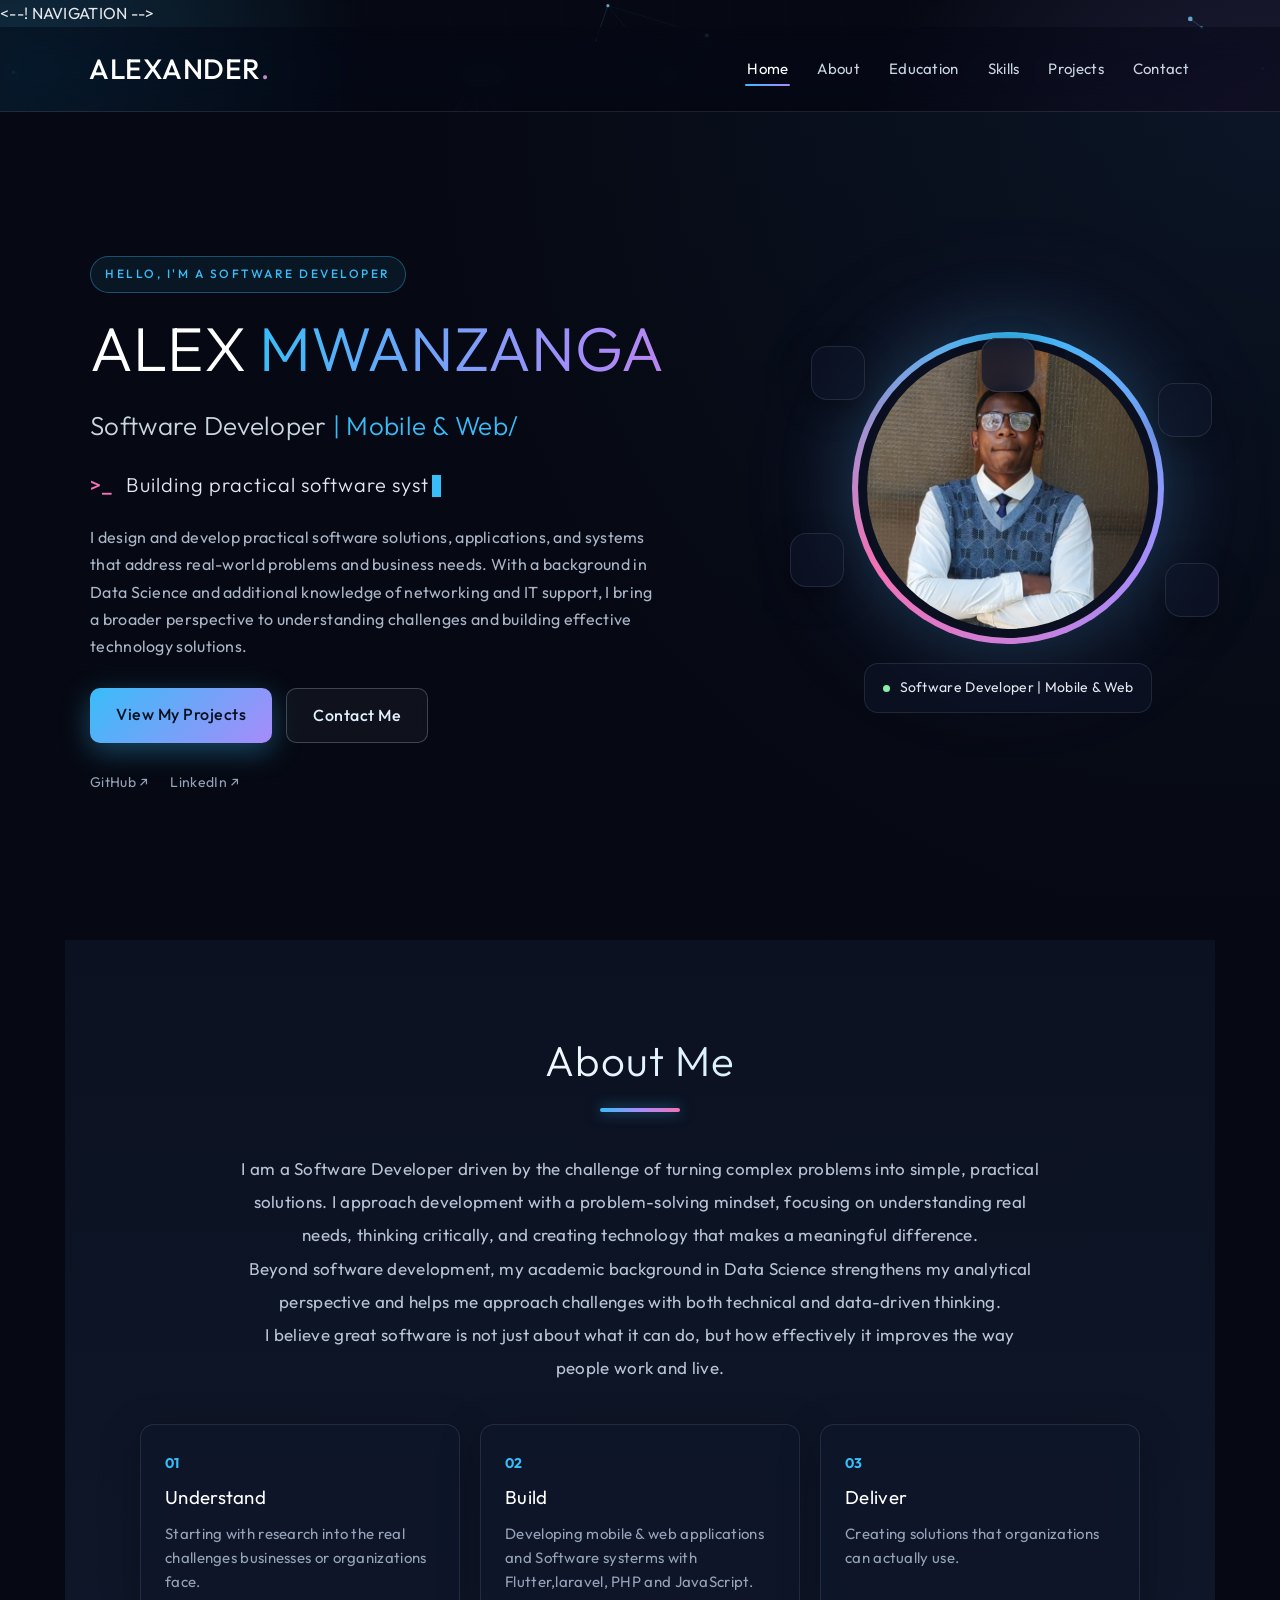
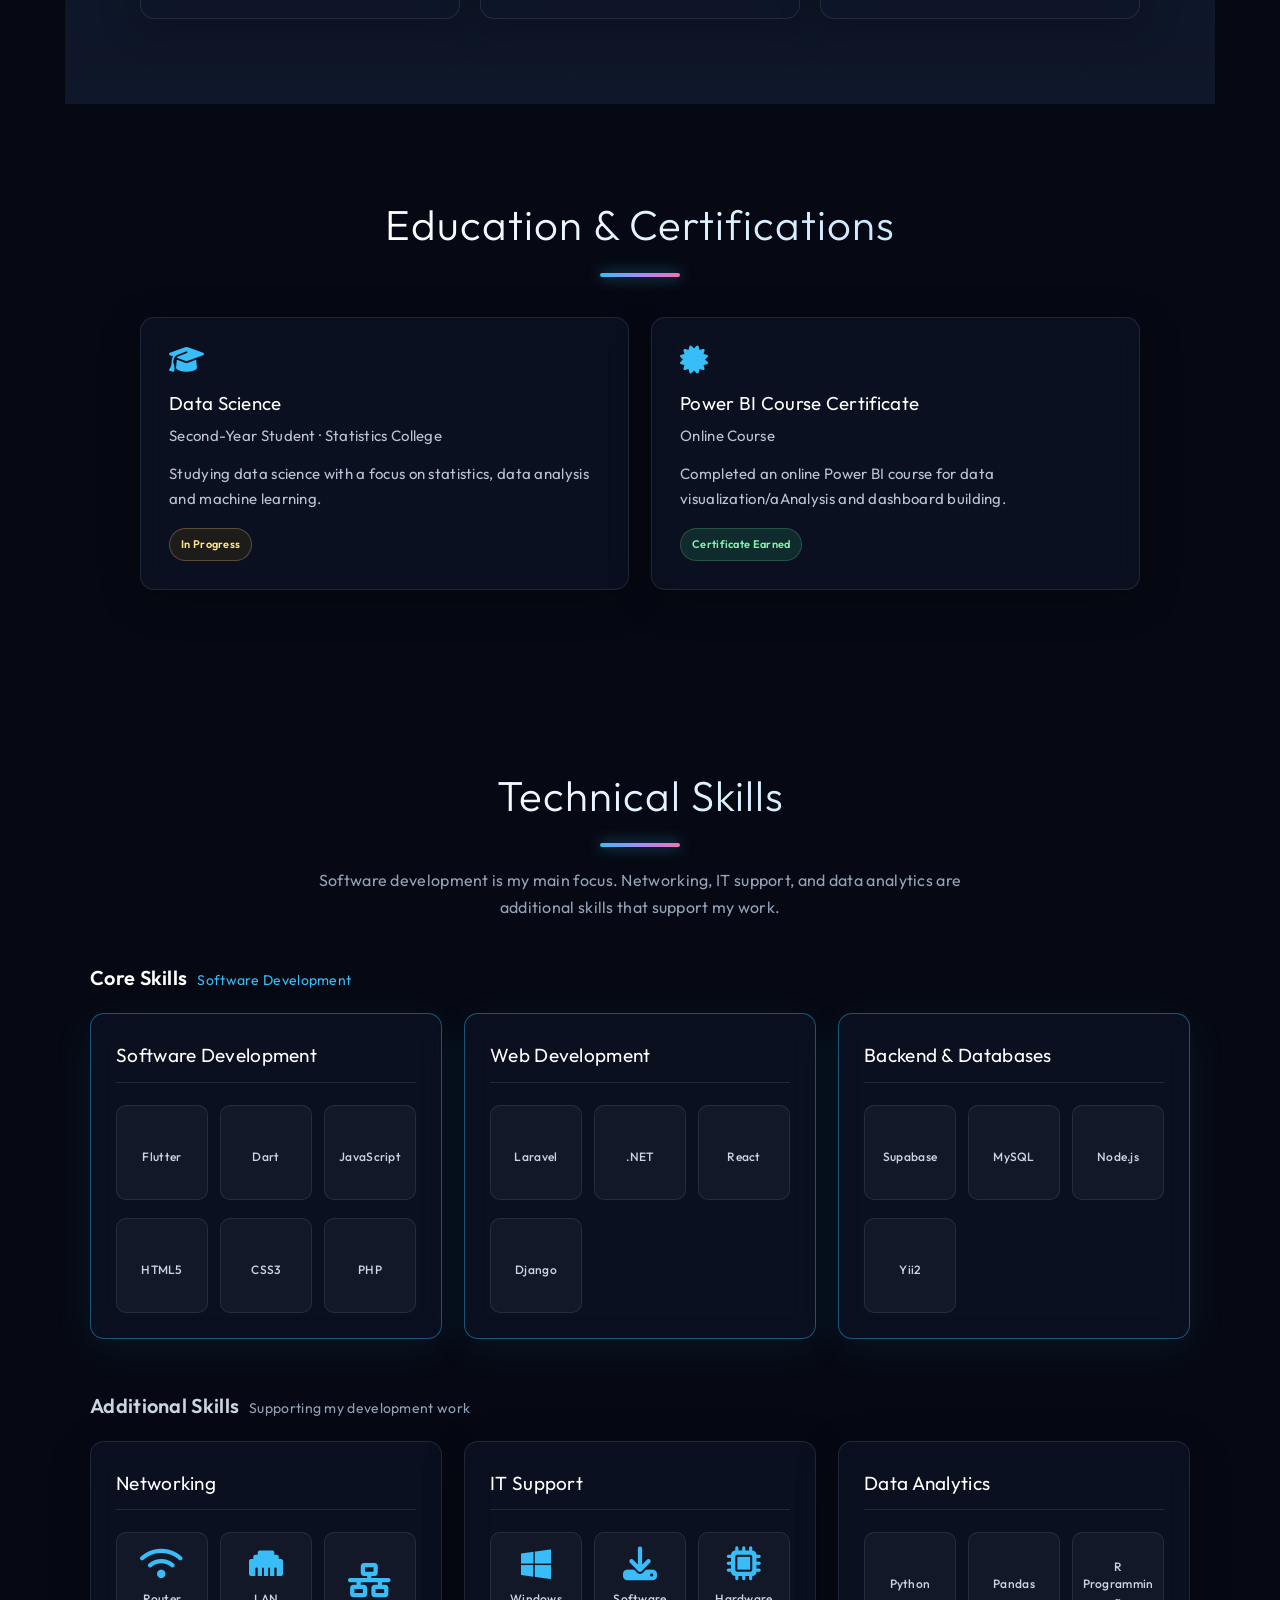
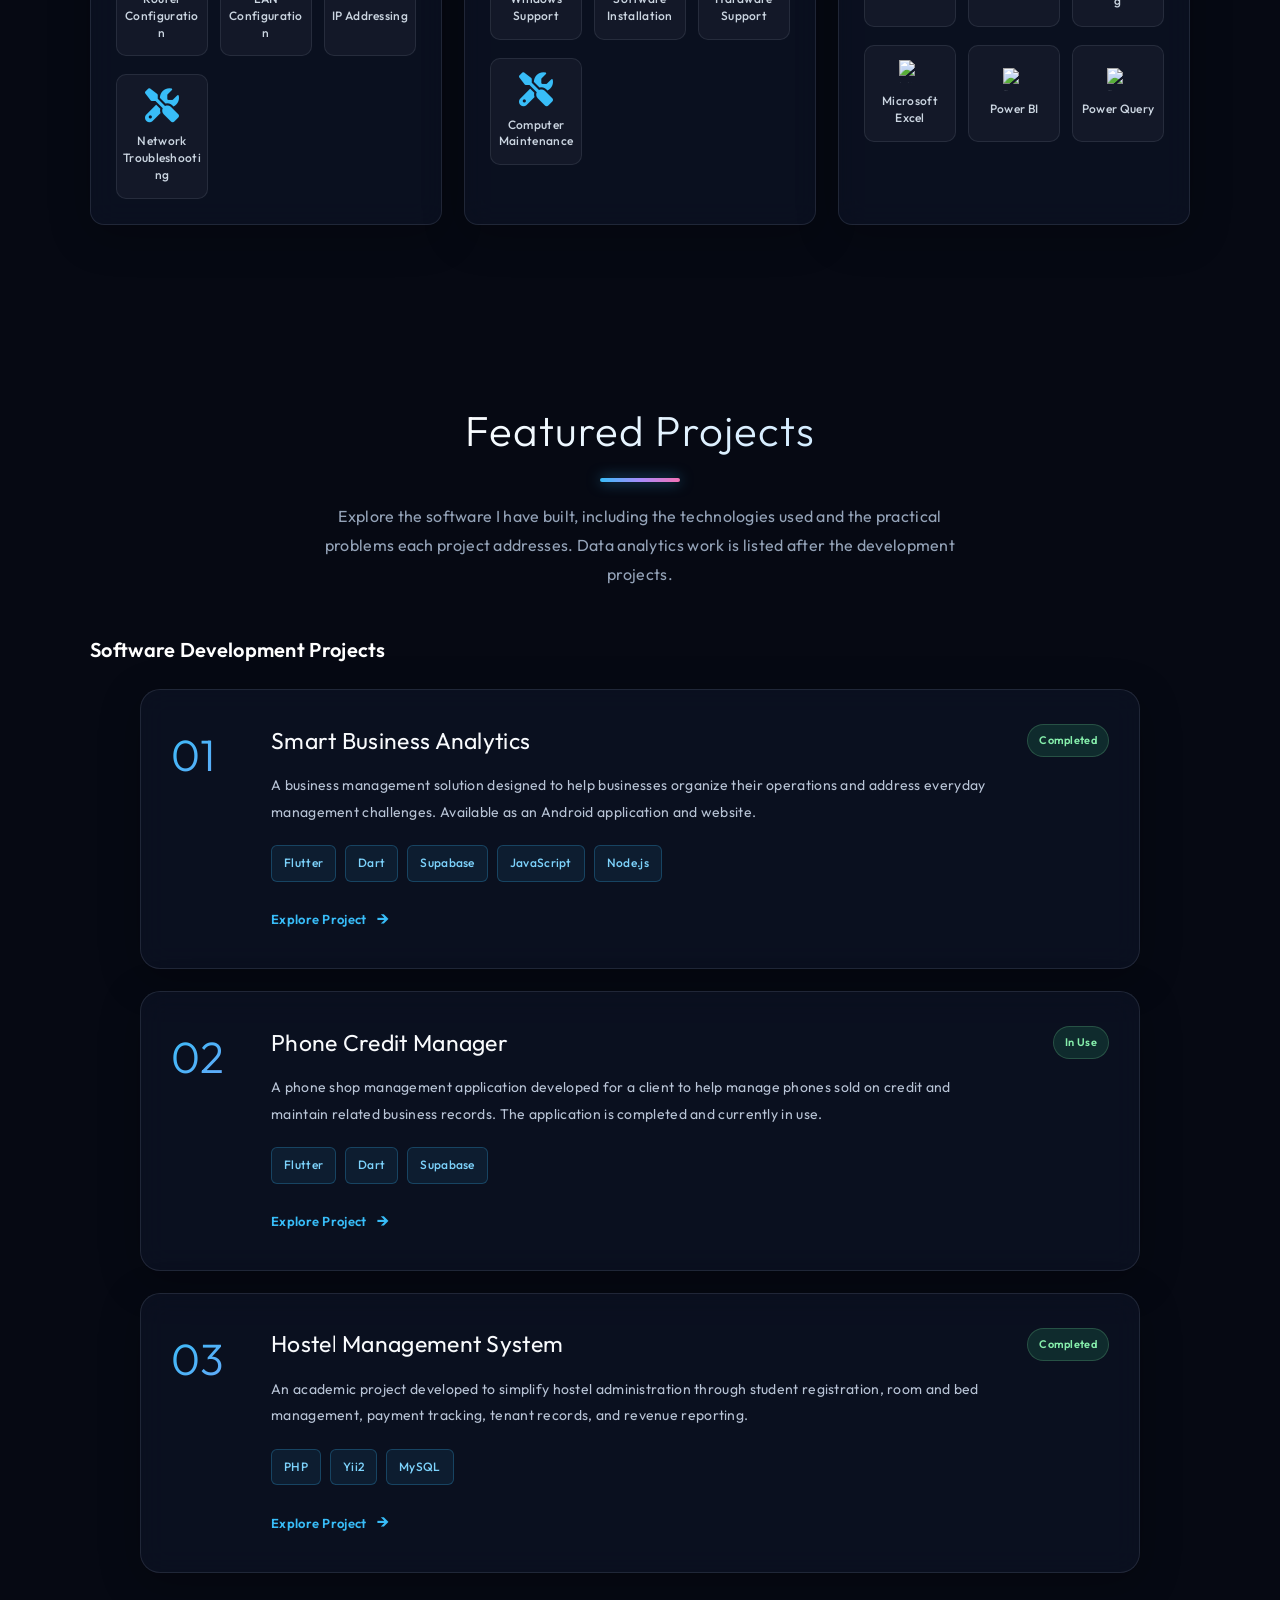
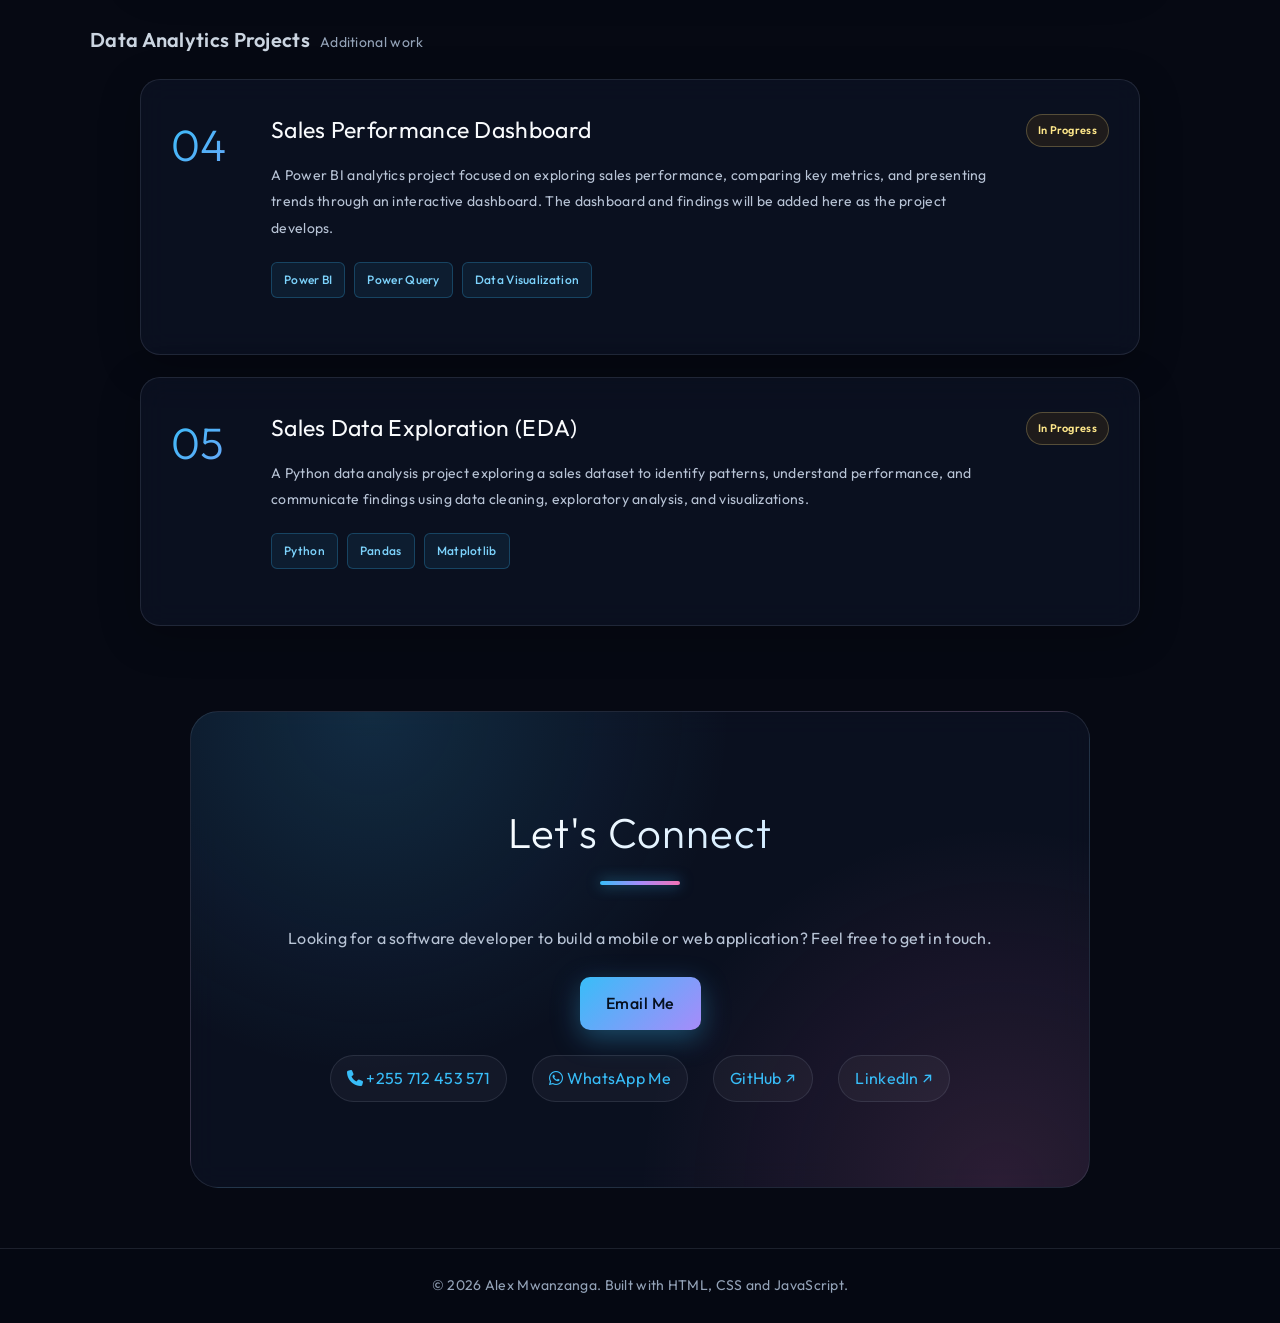
==== commit be951346: "Add .NET and Laravel chips to index.html" ====
--- a/index.html
+++ b/index.html
@@ -137,6 +137,8 @@
                 <div class="orbit-chip chip-2" title="PHP"><i class="devicon-php-plain colored" aria-hidden="true"></i></div>
                 <div class="orbit-chip chip-3" title="JavaScript"><i class="devicon-javascript-plain colored" aria-hidden="true"></i></div>
                 <div class="orbit-chip chip-4" title="Supabase"><i class="devicon-supabase-plain colored" aria-hidden="true"></i></div>
+                <div class="orbit-chip chip-5" title=".NET"><i class="devicon-dot-net-plain colored" aria-hidden="true"></i></div>
+                <div class="orbit-chip chip-6" title="Laravel"><i class="devicon-laravel-original colored" aria-hidden="true"></i></div>
 
                 <div class="floating-card">
                     <span class="status-dot"></span>
--- a/style.css
+++ b/style.css
@@ -2376,3 +2376,44 @@
     transition: none;
   }
 }
+
+
+/* ===== Thin & upright fonts (Outfit) ===== */
+.home-page {
+  font-family: "Outfit", sans-serif;
+  font-weight: 400;
+  letter-spacing: 0.3px;
+}
+
+.home-page h1,
+.home-page h2,
+.home-page h3,
+.home-page .logo,
+.home-page .intro,
+.home-page .typing-line,
+.home-page .project-item-number {
+  font-family: "Outfit", sans-serif;
+}
+
+.home-page .hero h1 { font-weight: 300; letter-spacing: 0; }
+.home-page .hero h2 { font-weight: 300; }
+.home-page .section-title { font-weight: 300; letter-spacing: 1px; }
+.home-page h3 { font-weight: 400; }
+.home-page .logo { font-weight: 500; }
+.home-page .btn { font-weight: 500; letter-spacing: 0.5px; }
+.home-page .project-item-number { font-weight: 300; }
+.home-page .intro { font-weight: 500; }
+
+/*  Typing animation font */
+.home-page .typing-line,
+.home-page .typing-line #typed,
+.home-page .typing-line .typing-prefix {
+  font-family: "Outfit", sans-serif;
+  font-weight: 300;
+  font-size: 20px;
+  letter-spacing: 1px;
+}
+
+.home-page .typing-line .typing-prefix {
+  font-weight: 500;
+}
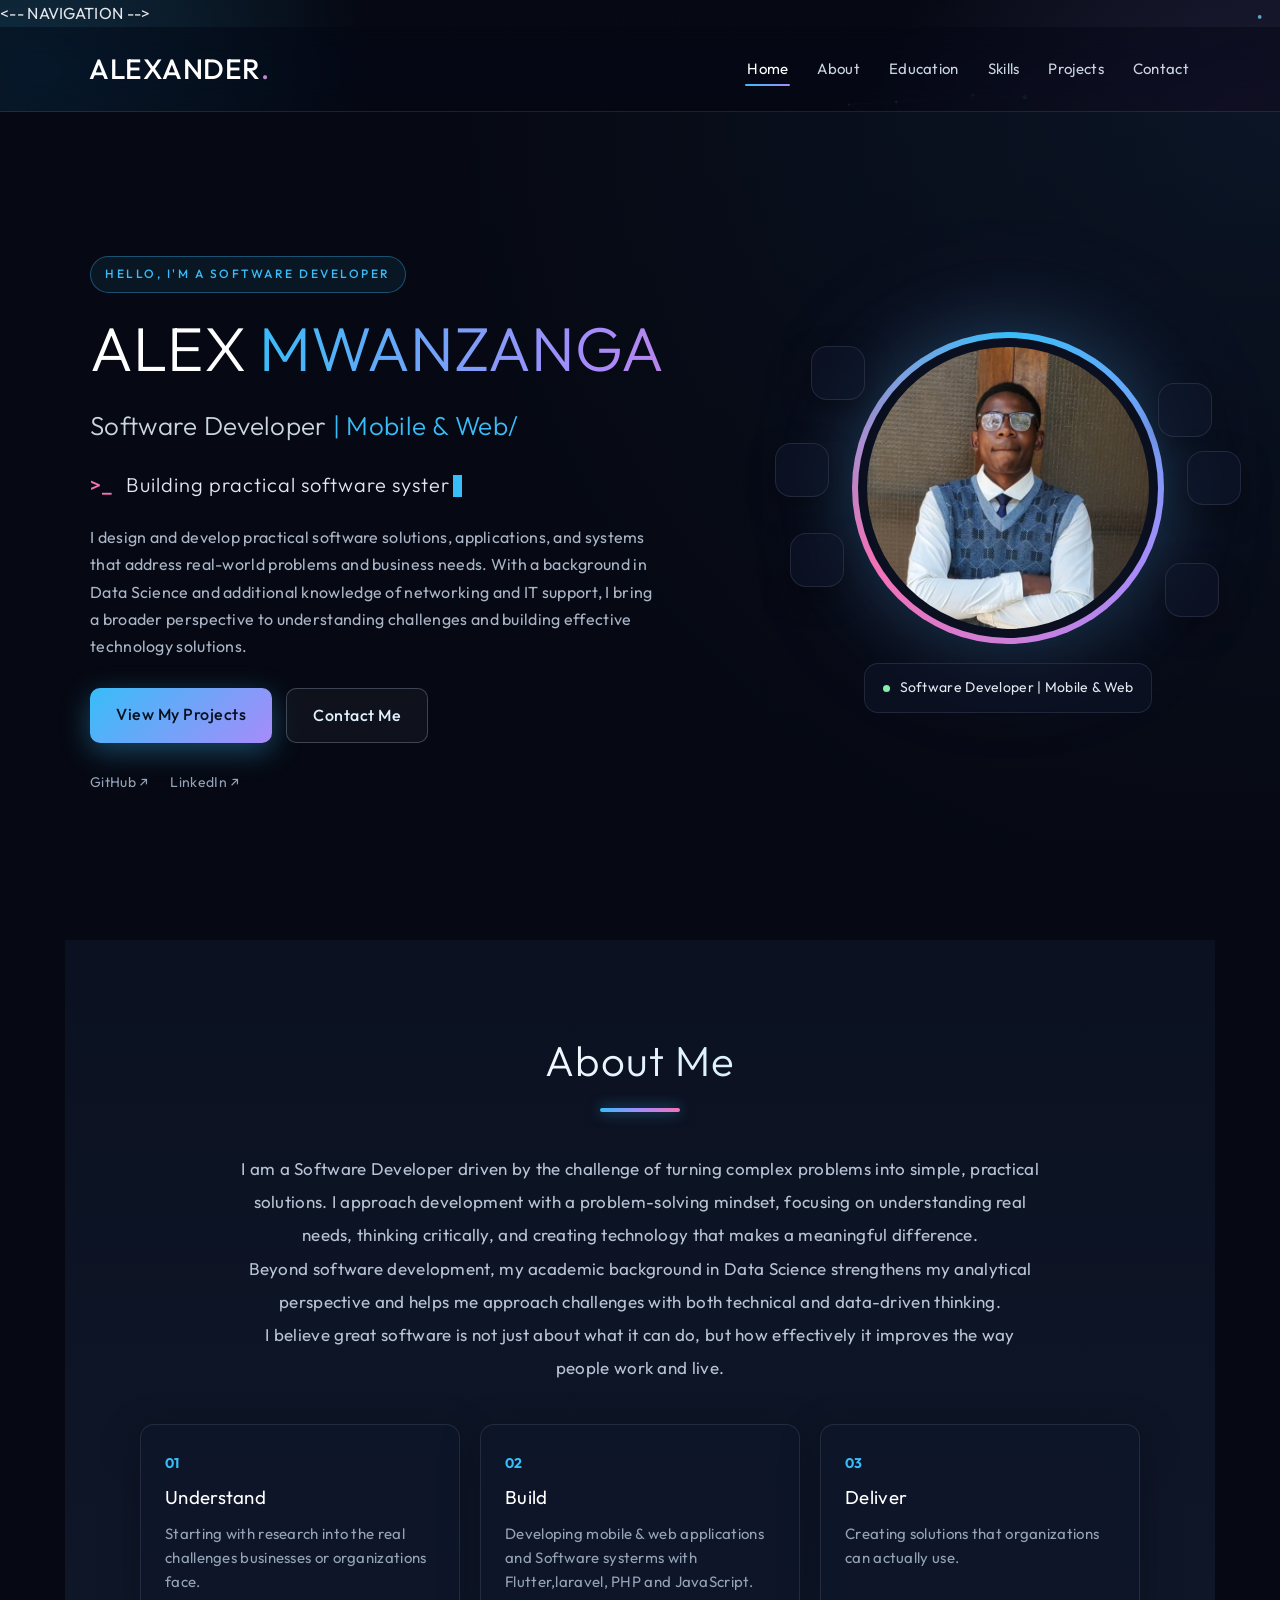
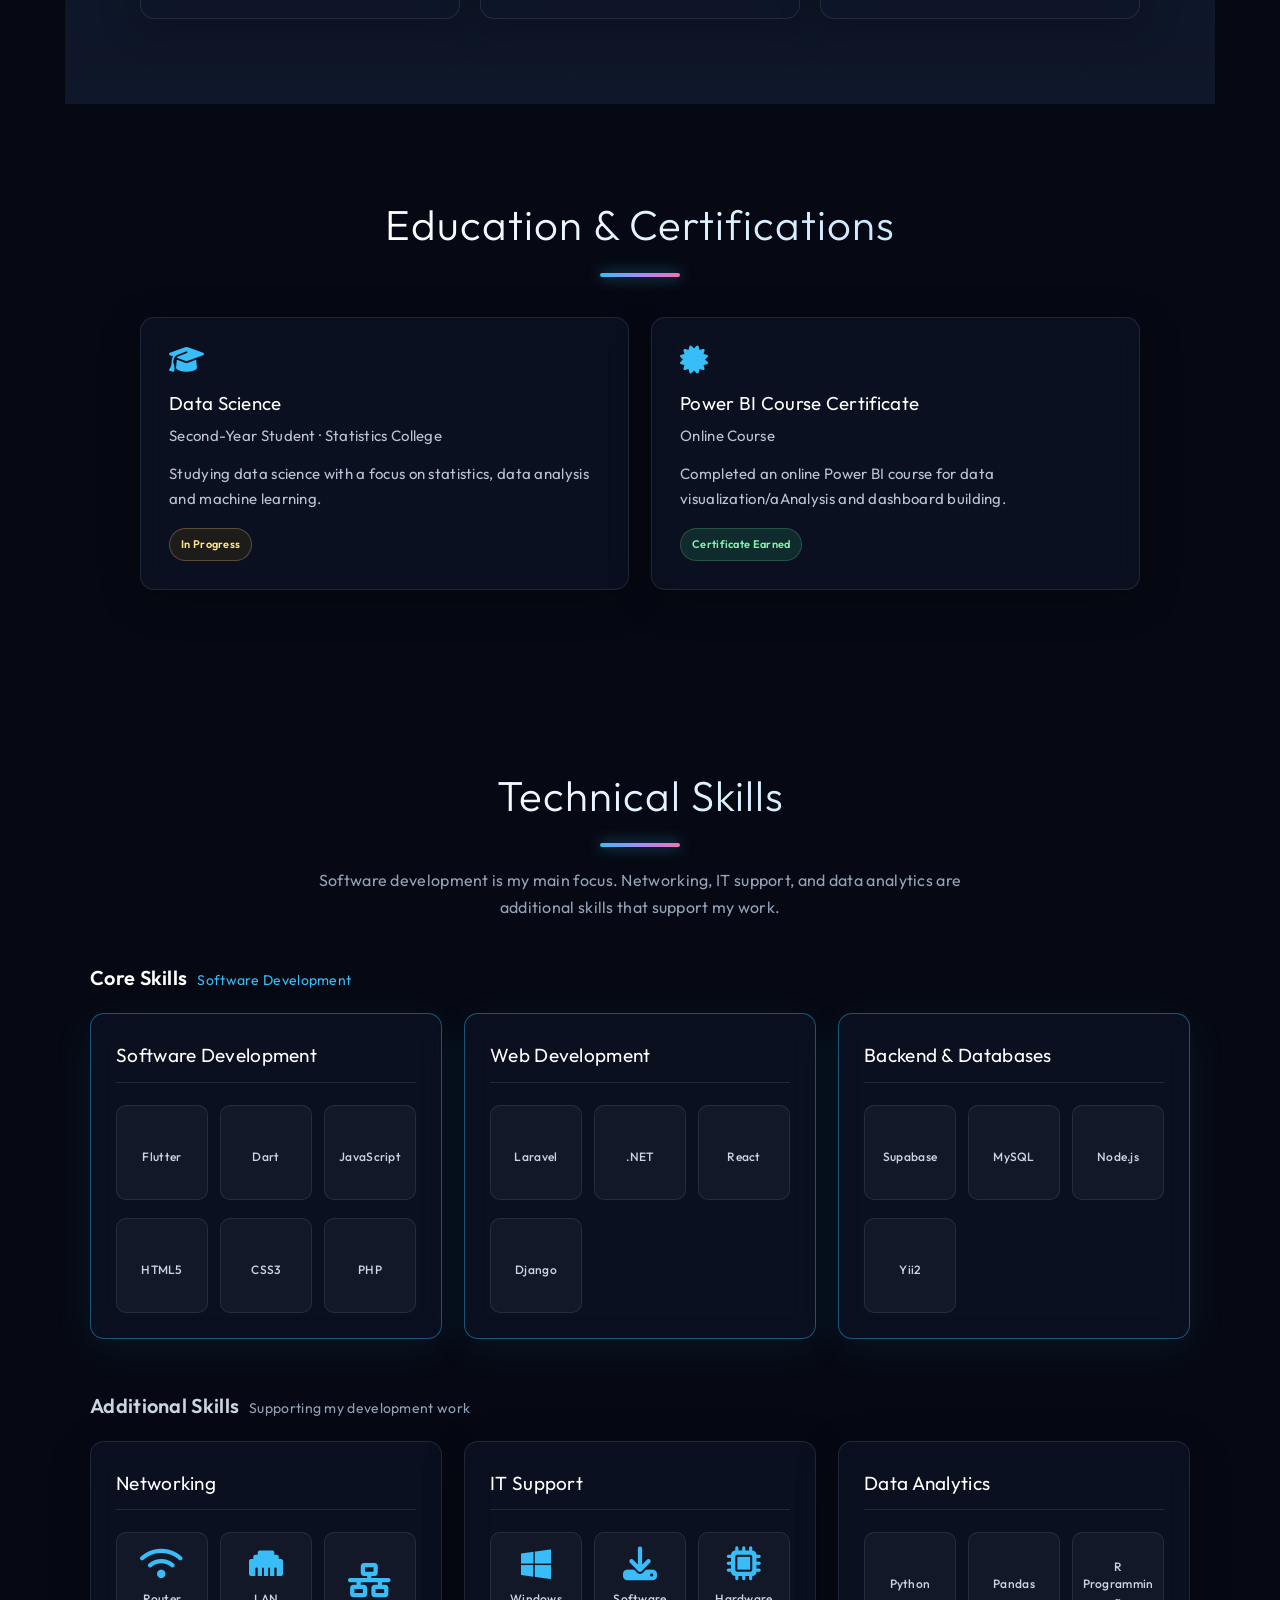
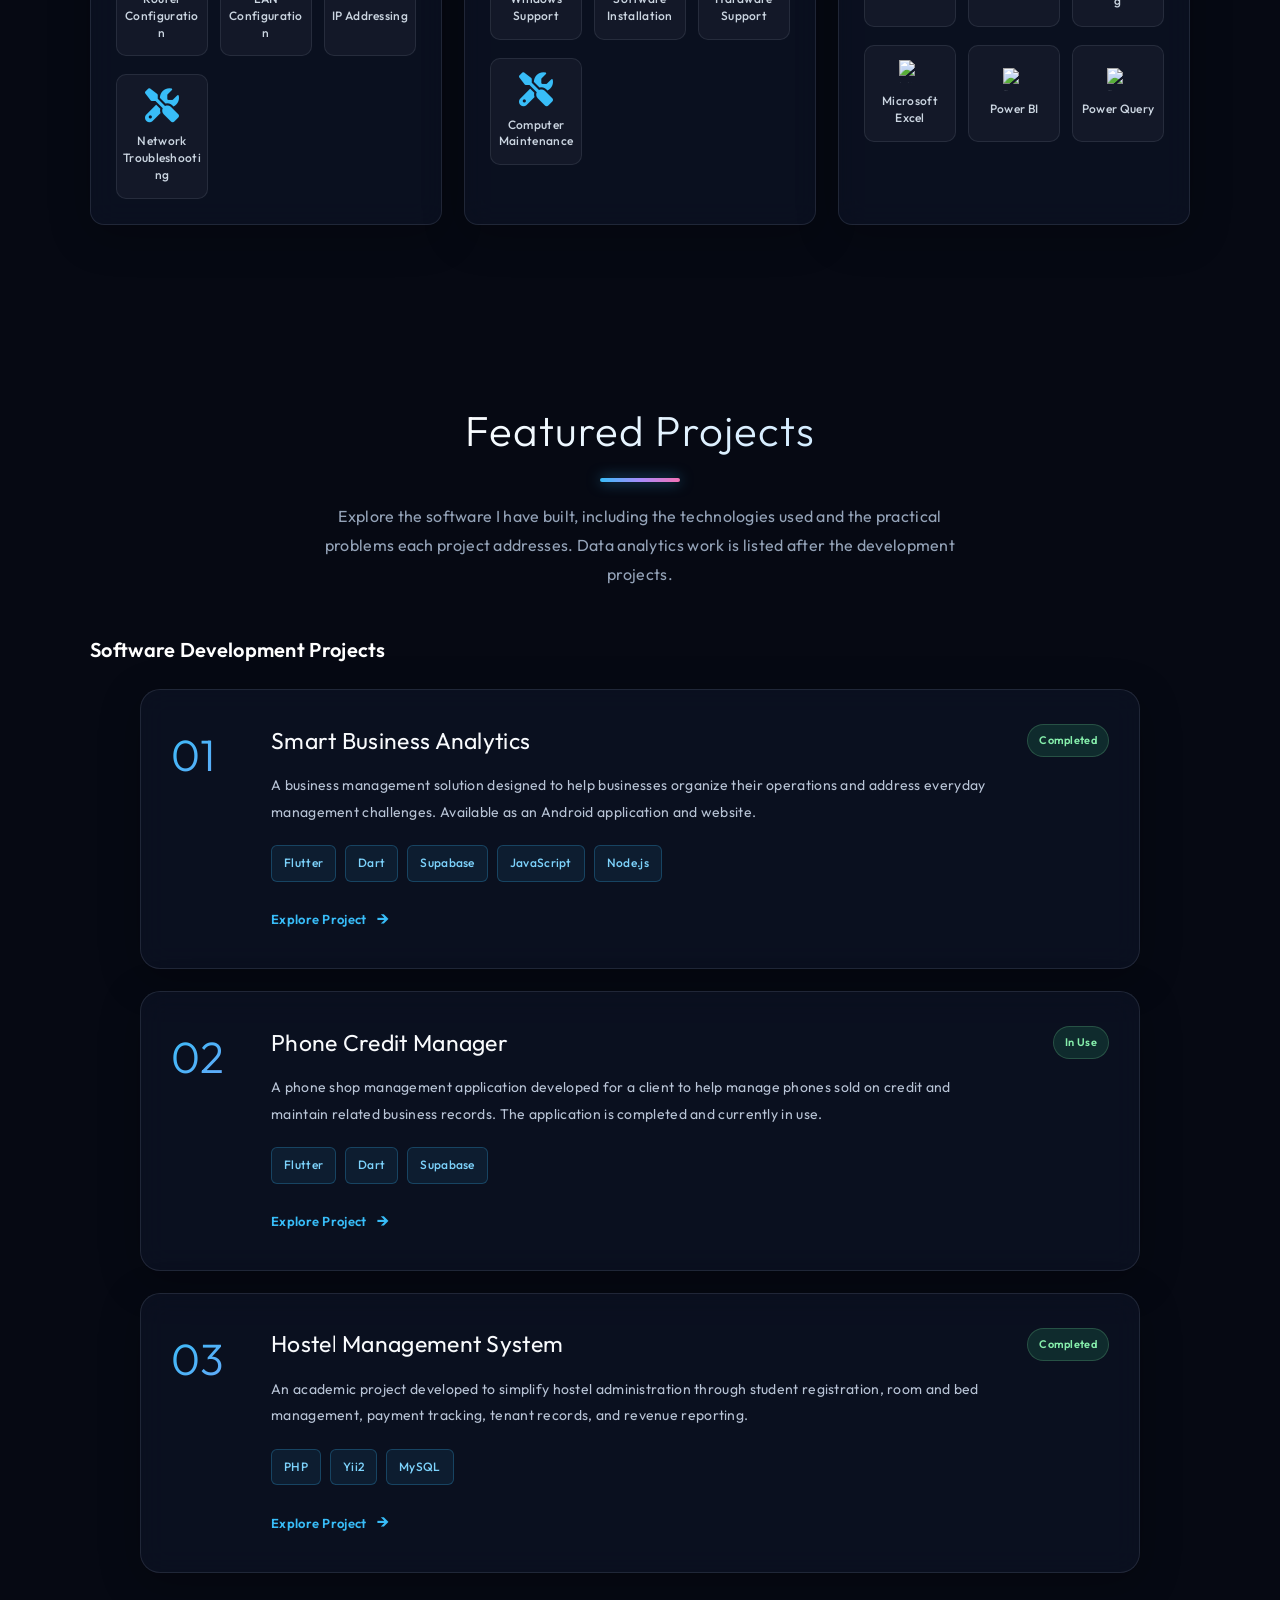
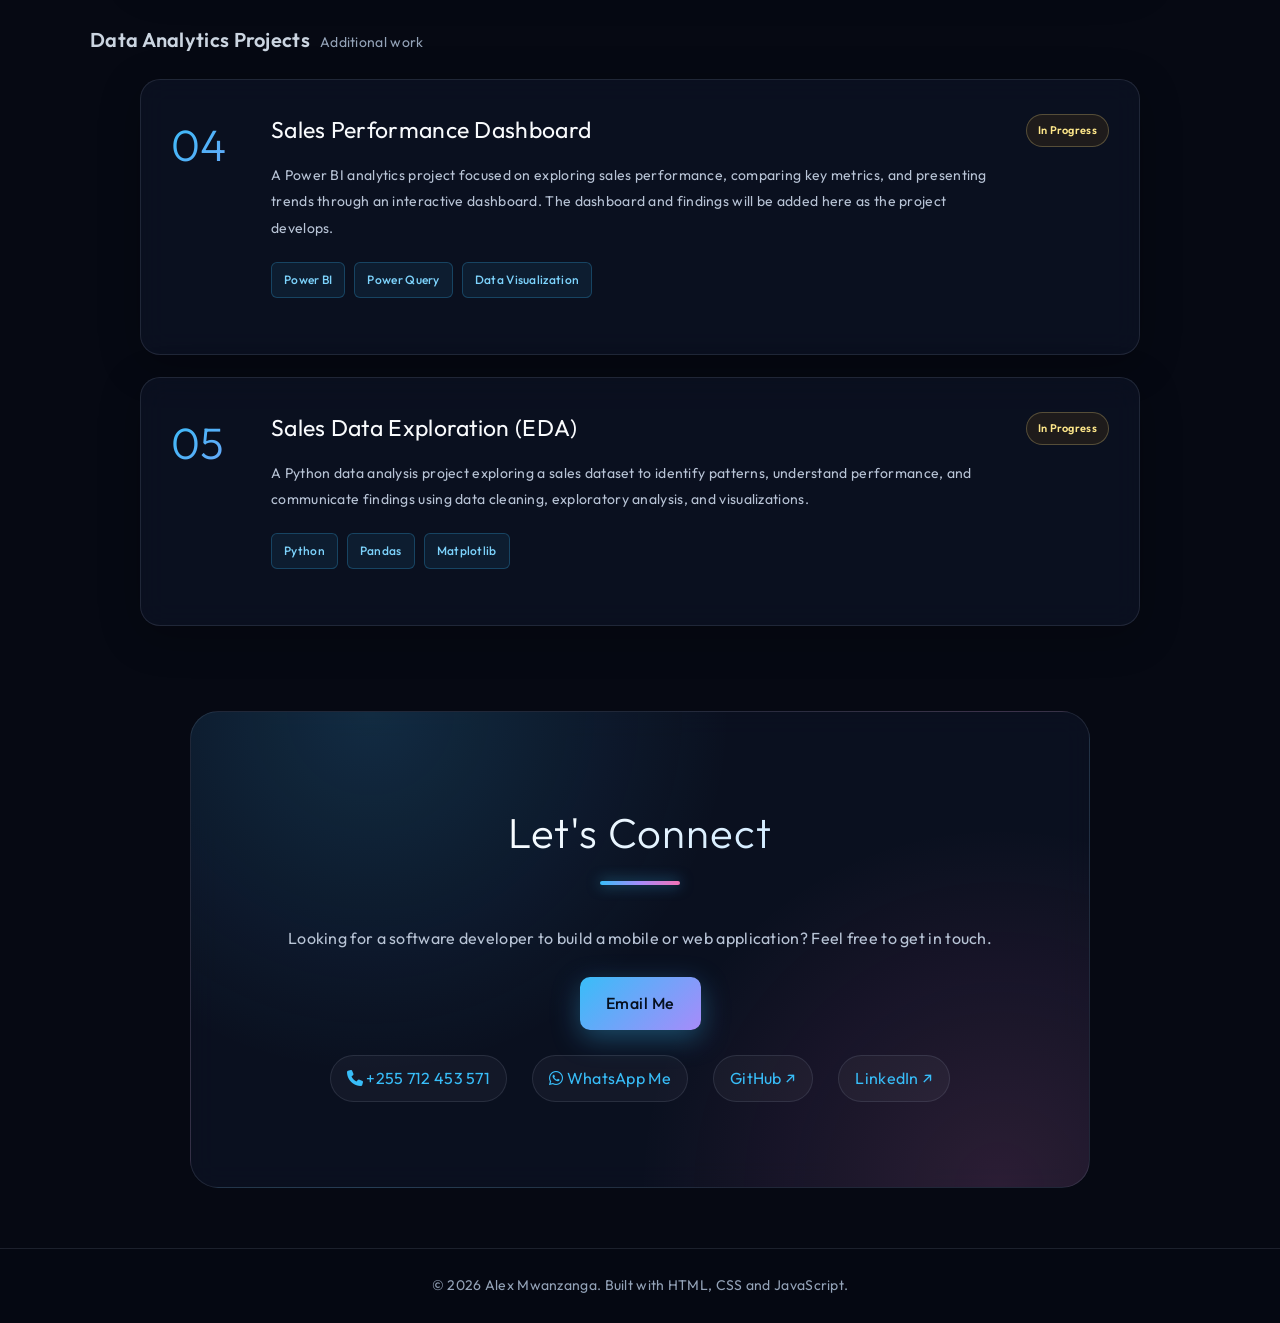
==== commit 1bca4d85: "Update index.html" ====
--- a/index.html
+++ b/index.html
@@ -37,7 +37,7 @@
     <canvas id="bg-canvas" aria-hidden="true"></canvas>
     <div id="scroll-progress" aria-hidden="true"></div>
 
-         <--! NAVIGATION -->
+         <-- NAVIGATION -->
     
     <header>
         <nav class="navbar">
--- a/style.css
+++ b/style.css
@@ -2417,3 +2417,12 @@
 .home-page .typing-line .typing-prefix {
   font-weight: 500;
 }
+
+/*  Extra orbit icons: .NET and Laravel  */
+.chip-5 { top: 30%; right: -14%; animation-delay: 1.8s; }
+.chip-6 { top: 28%; left: -14%;  animation-delay: 3s; }
+
+@media (max-width: 850px) {
+  .chip-5 { right: -2%; }
+  .chip-6 { left: -2%; }
+}
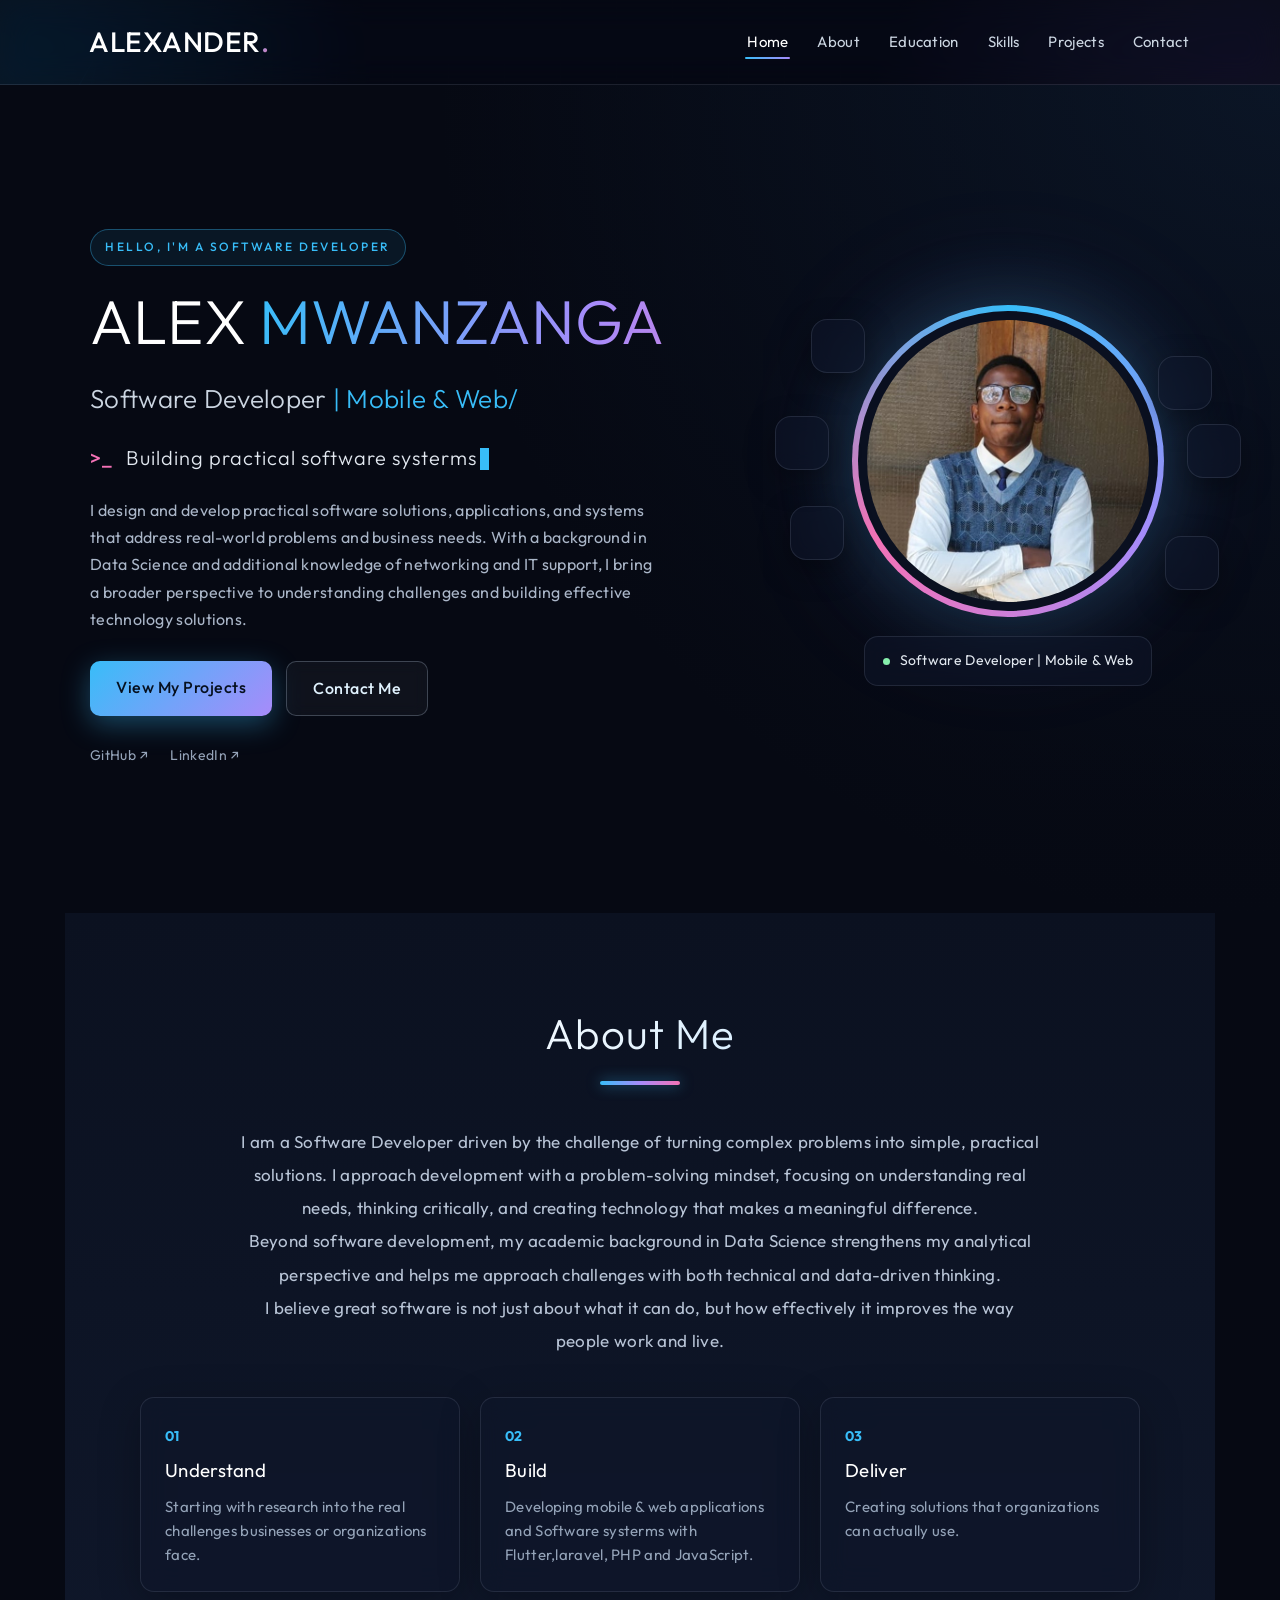
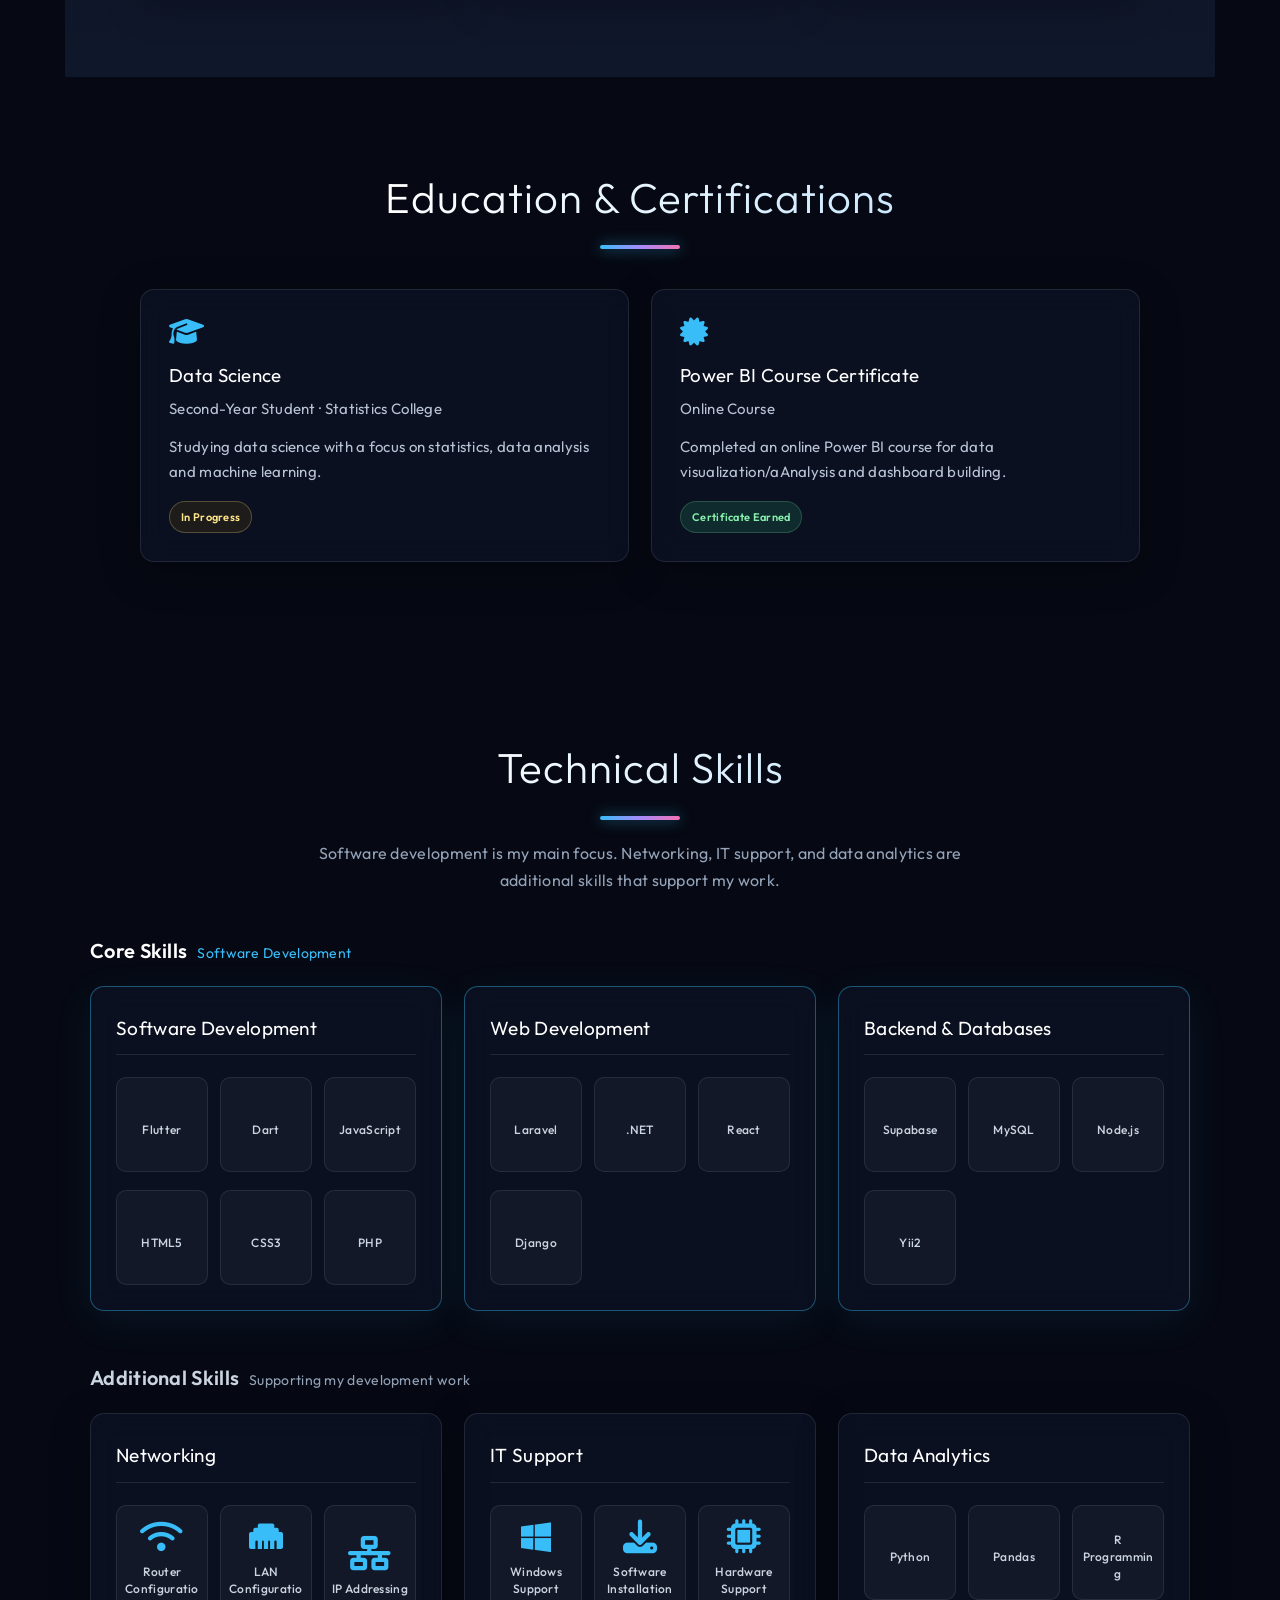
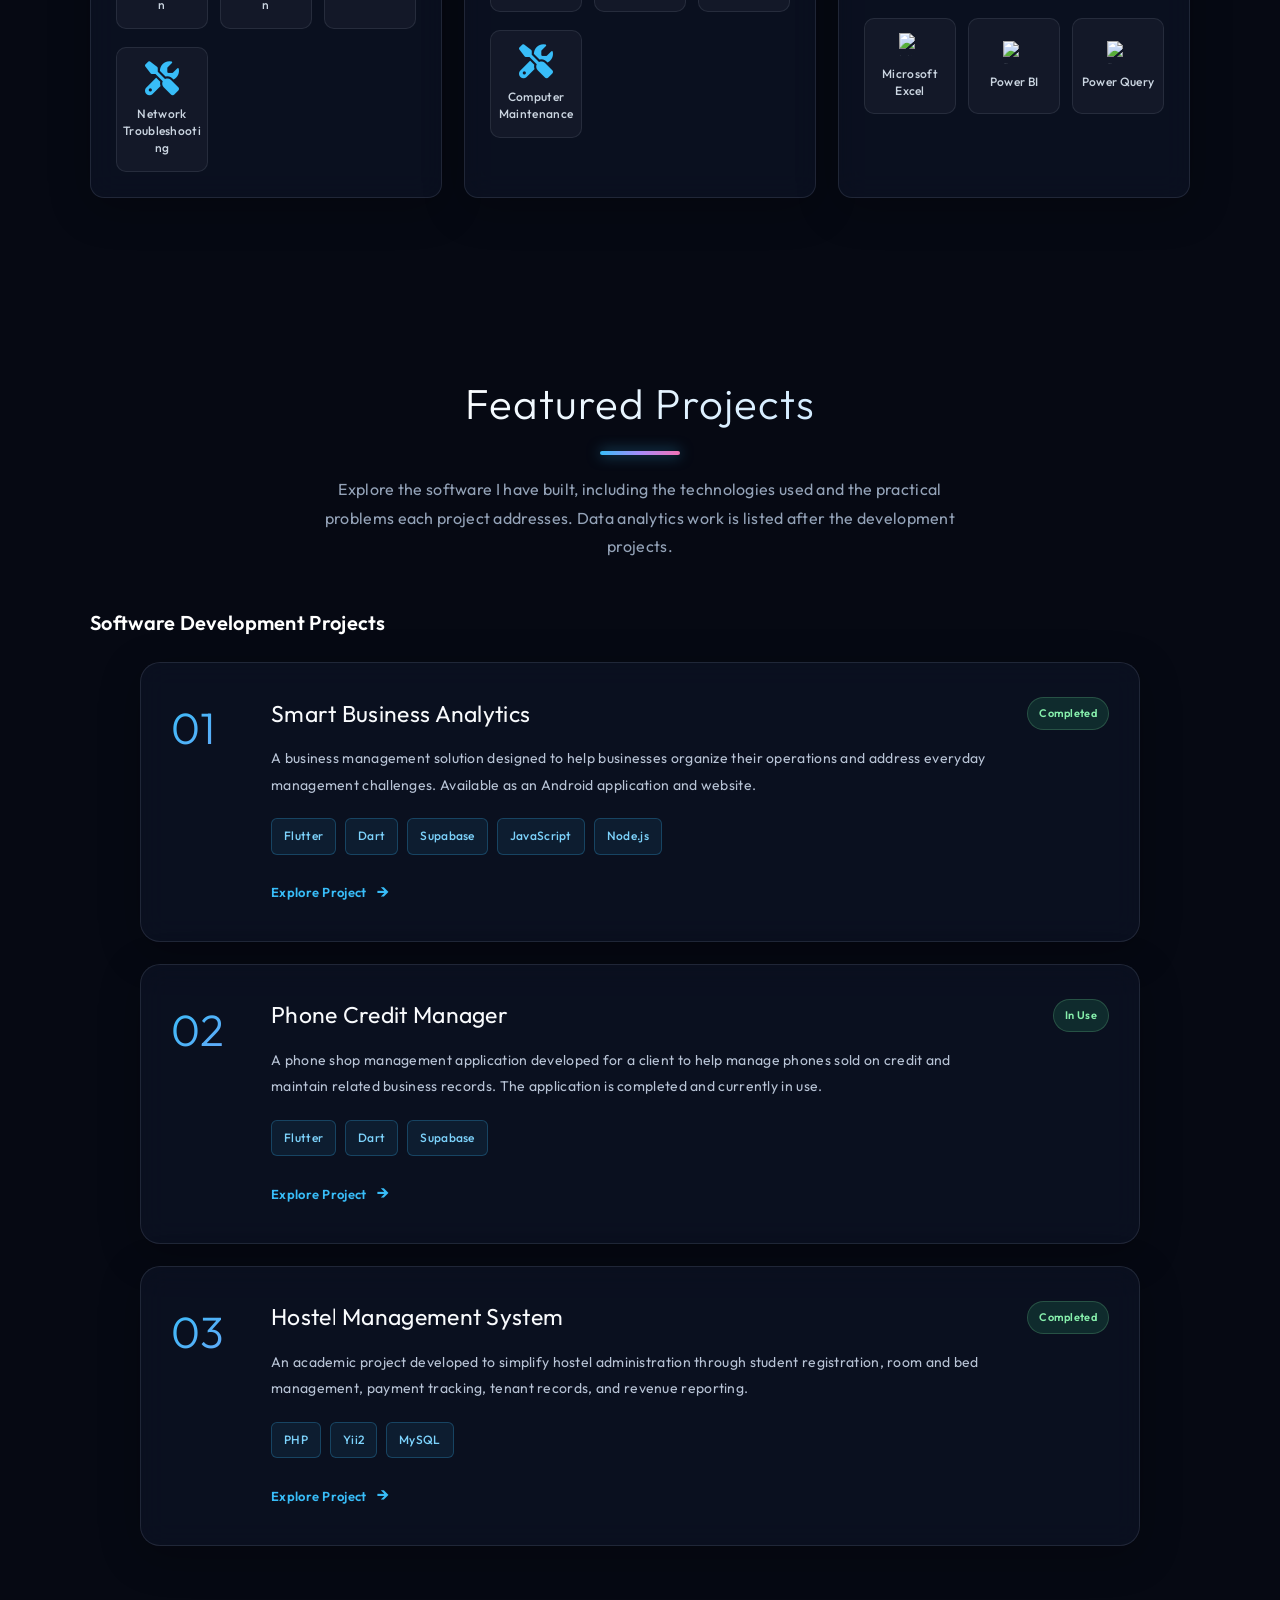
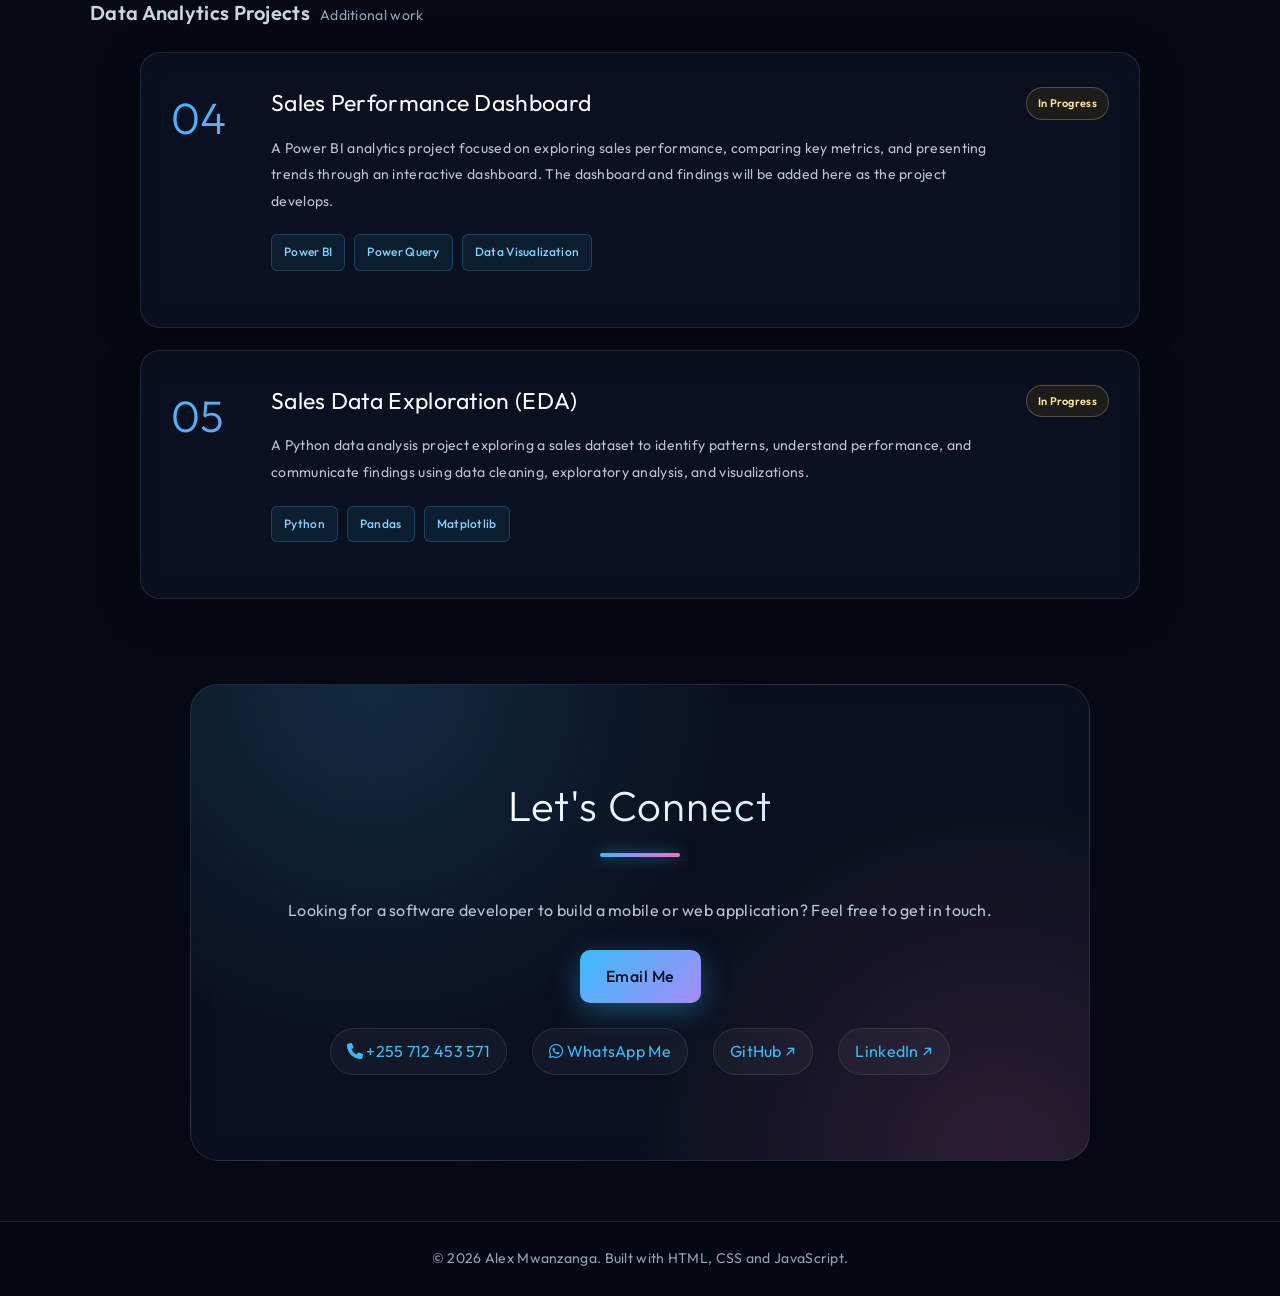
==== commit 546aac13: "Update index.html" ====
--- a/index.html
+++ b/index.html
@@ -37,8 +37,6 @@
     <canvas id="bg-canvas" aria-hidden="true"></canvas>
     <div id="scroll-progress" aria-hidden="true"></div>
 
-         <-- NAVIGATION -->
-    
     <header>
         <nav class="navbar">
 
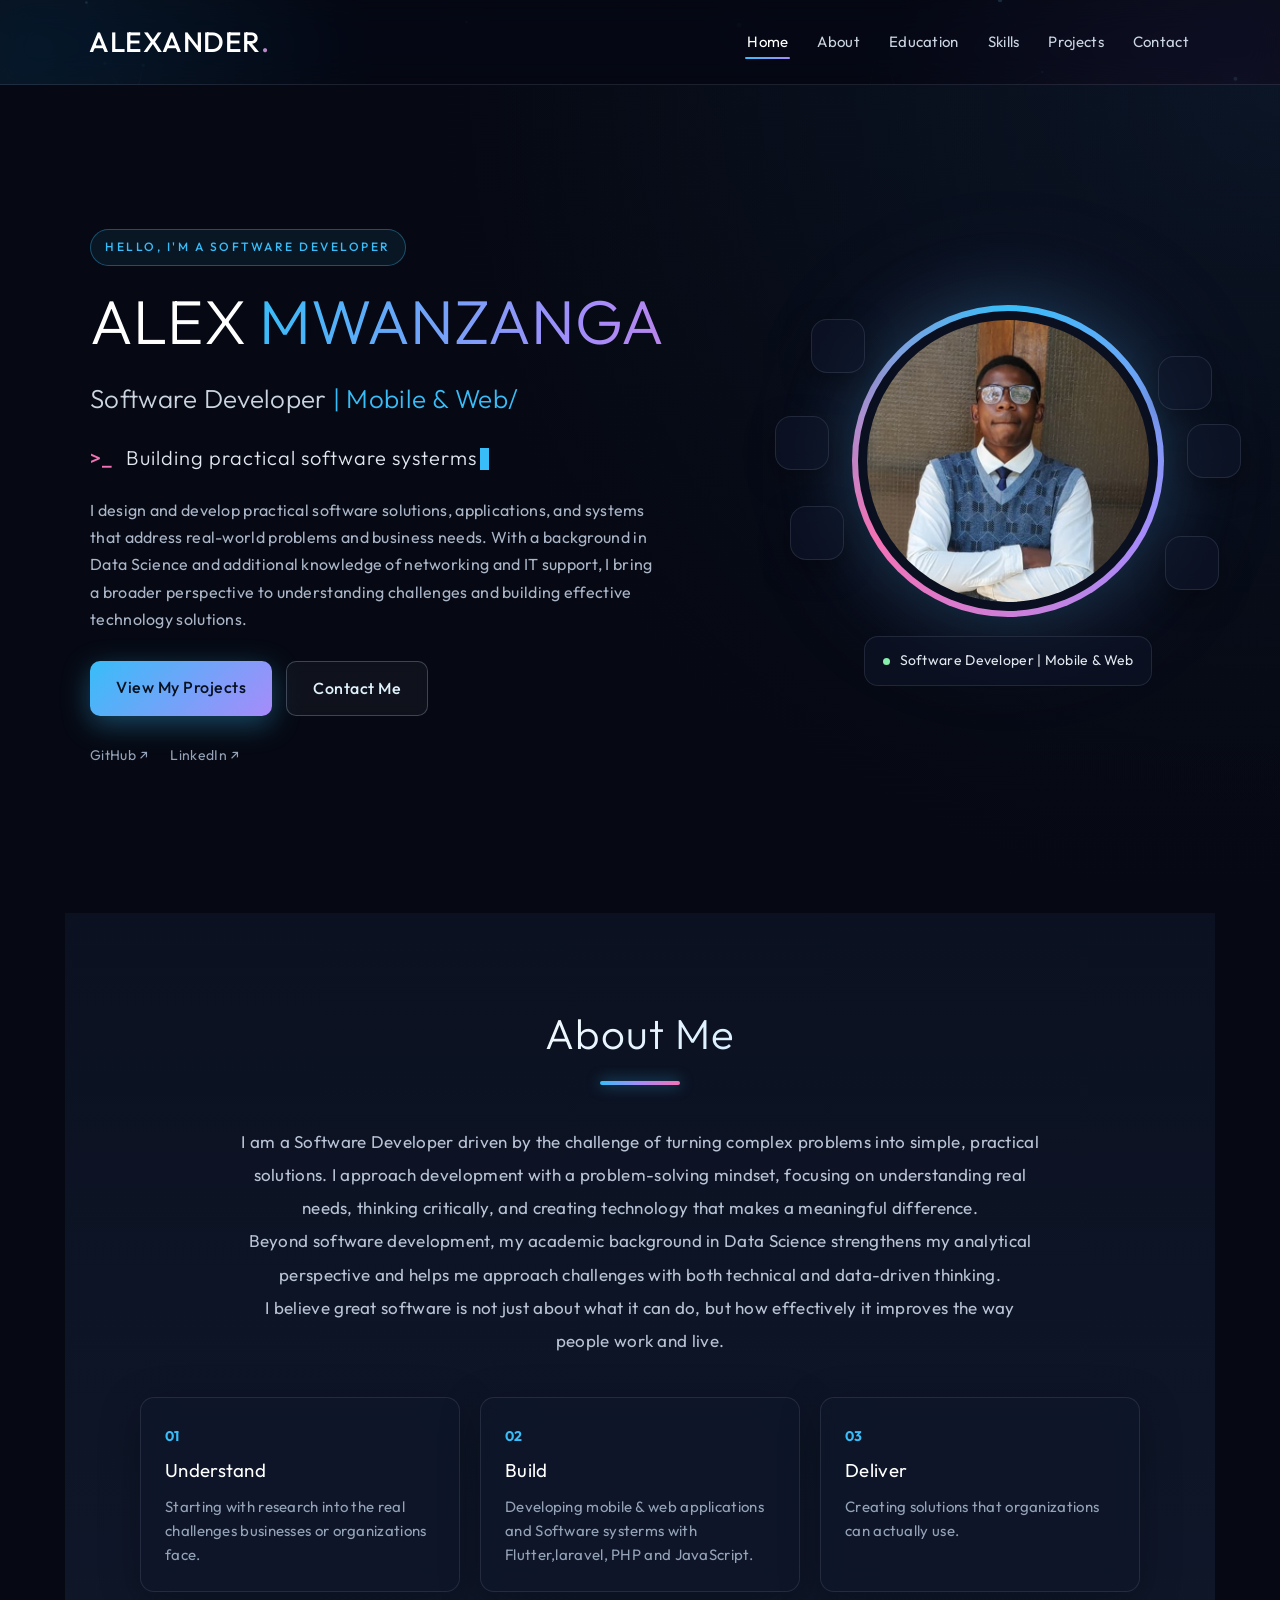
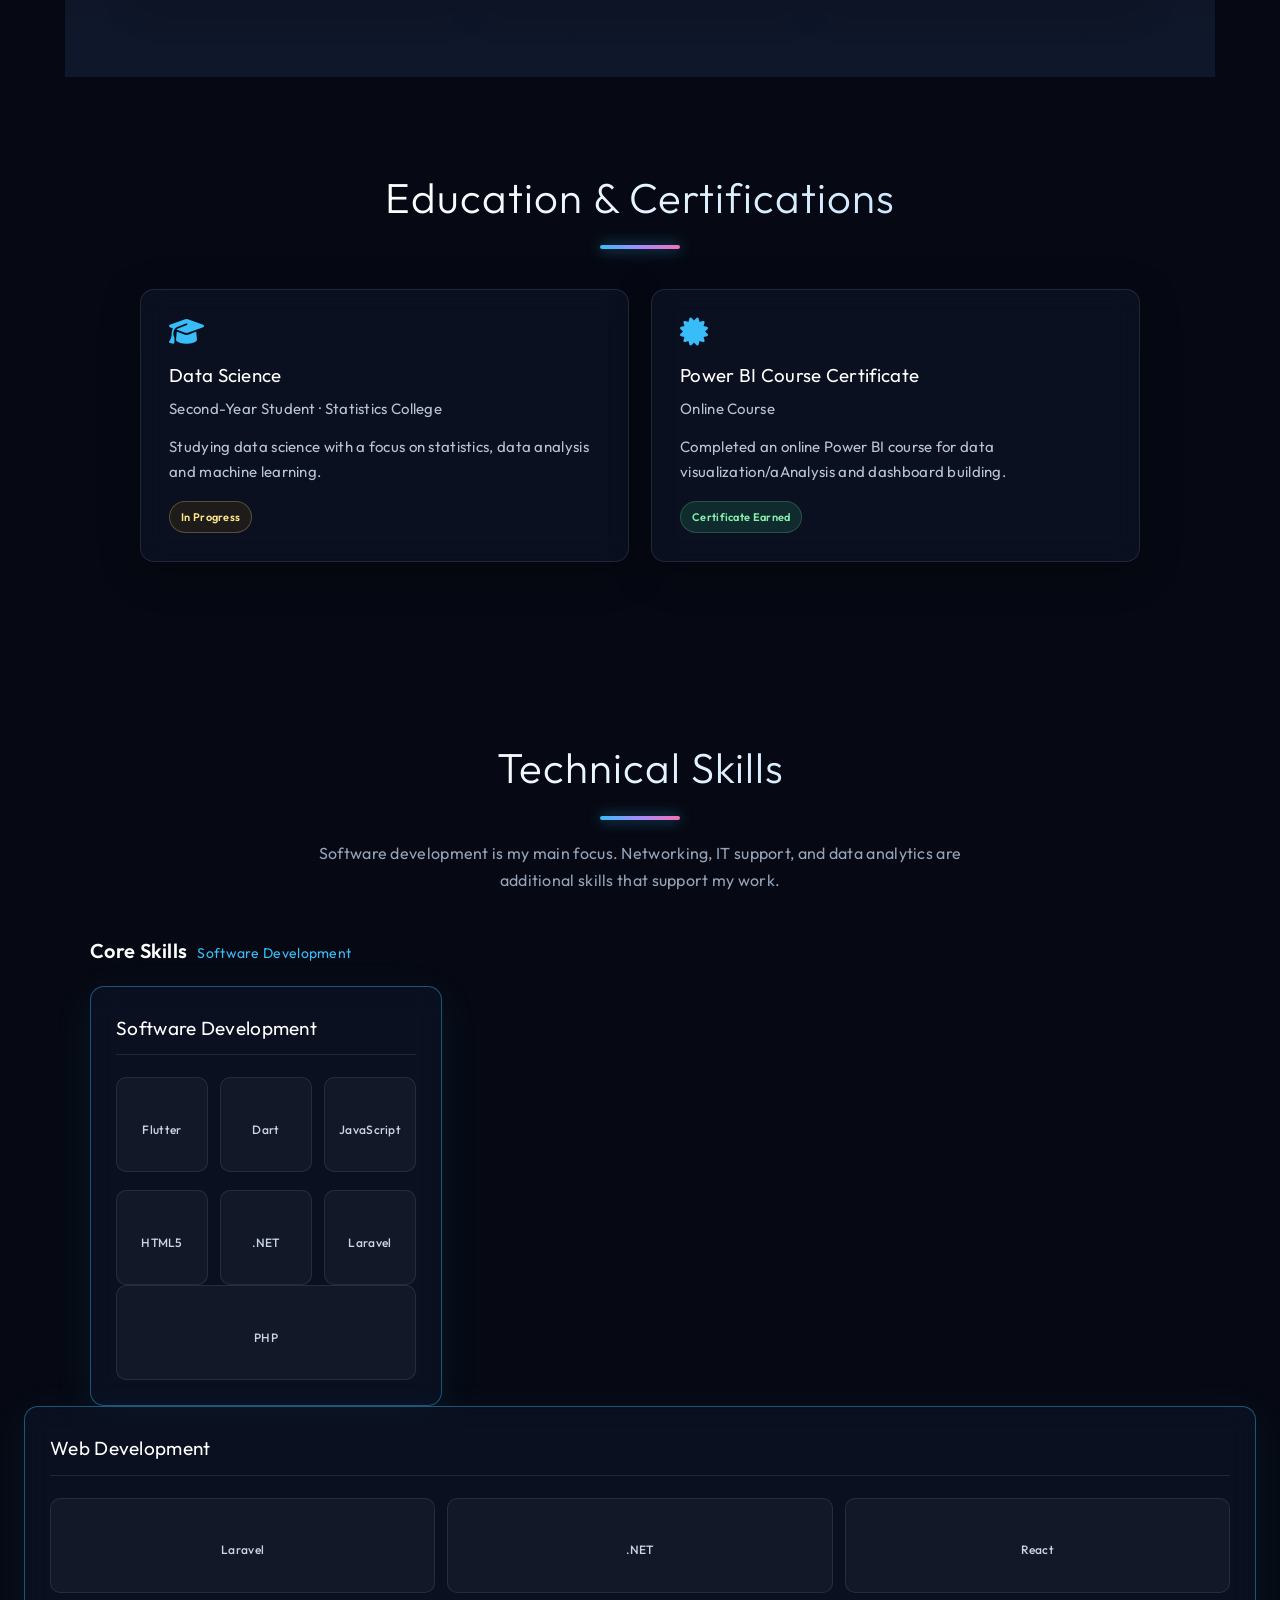
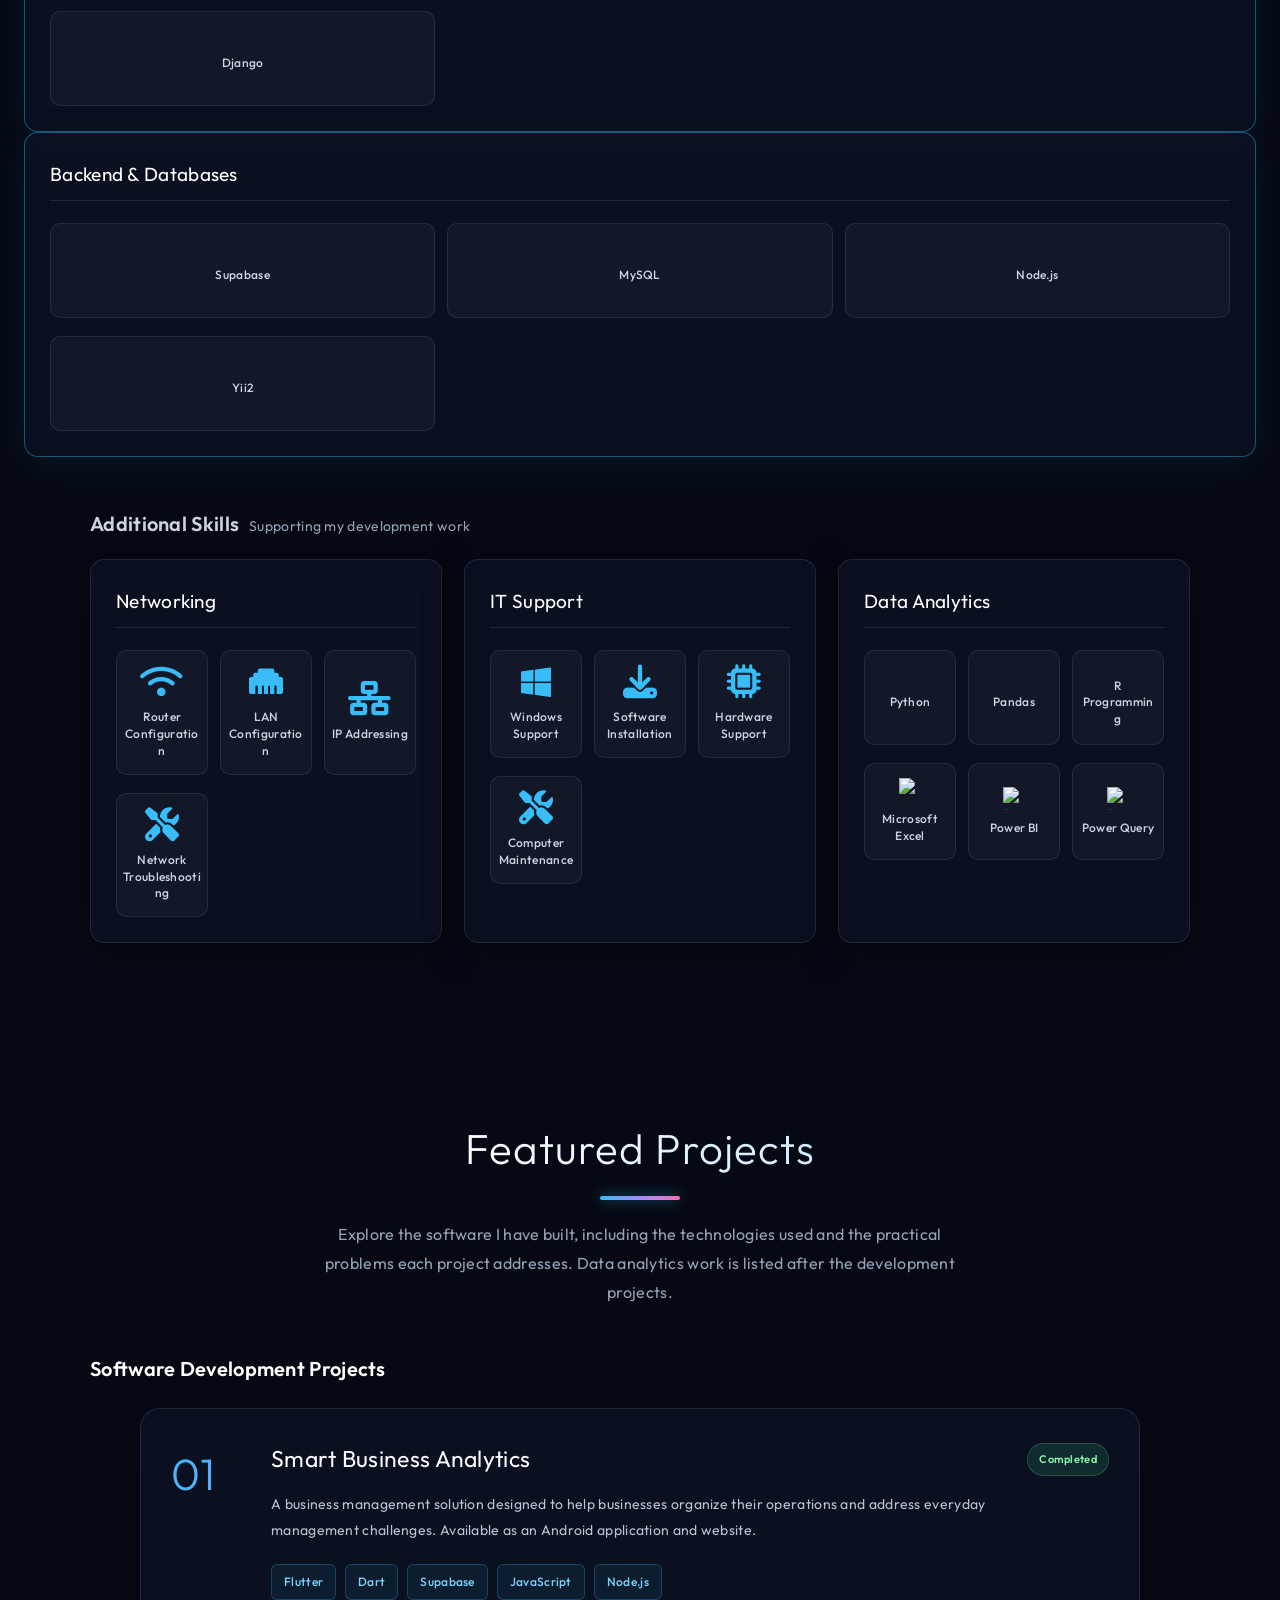
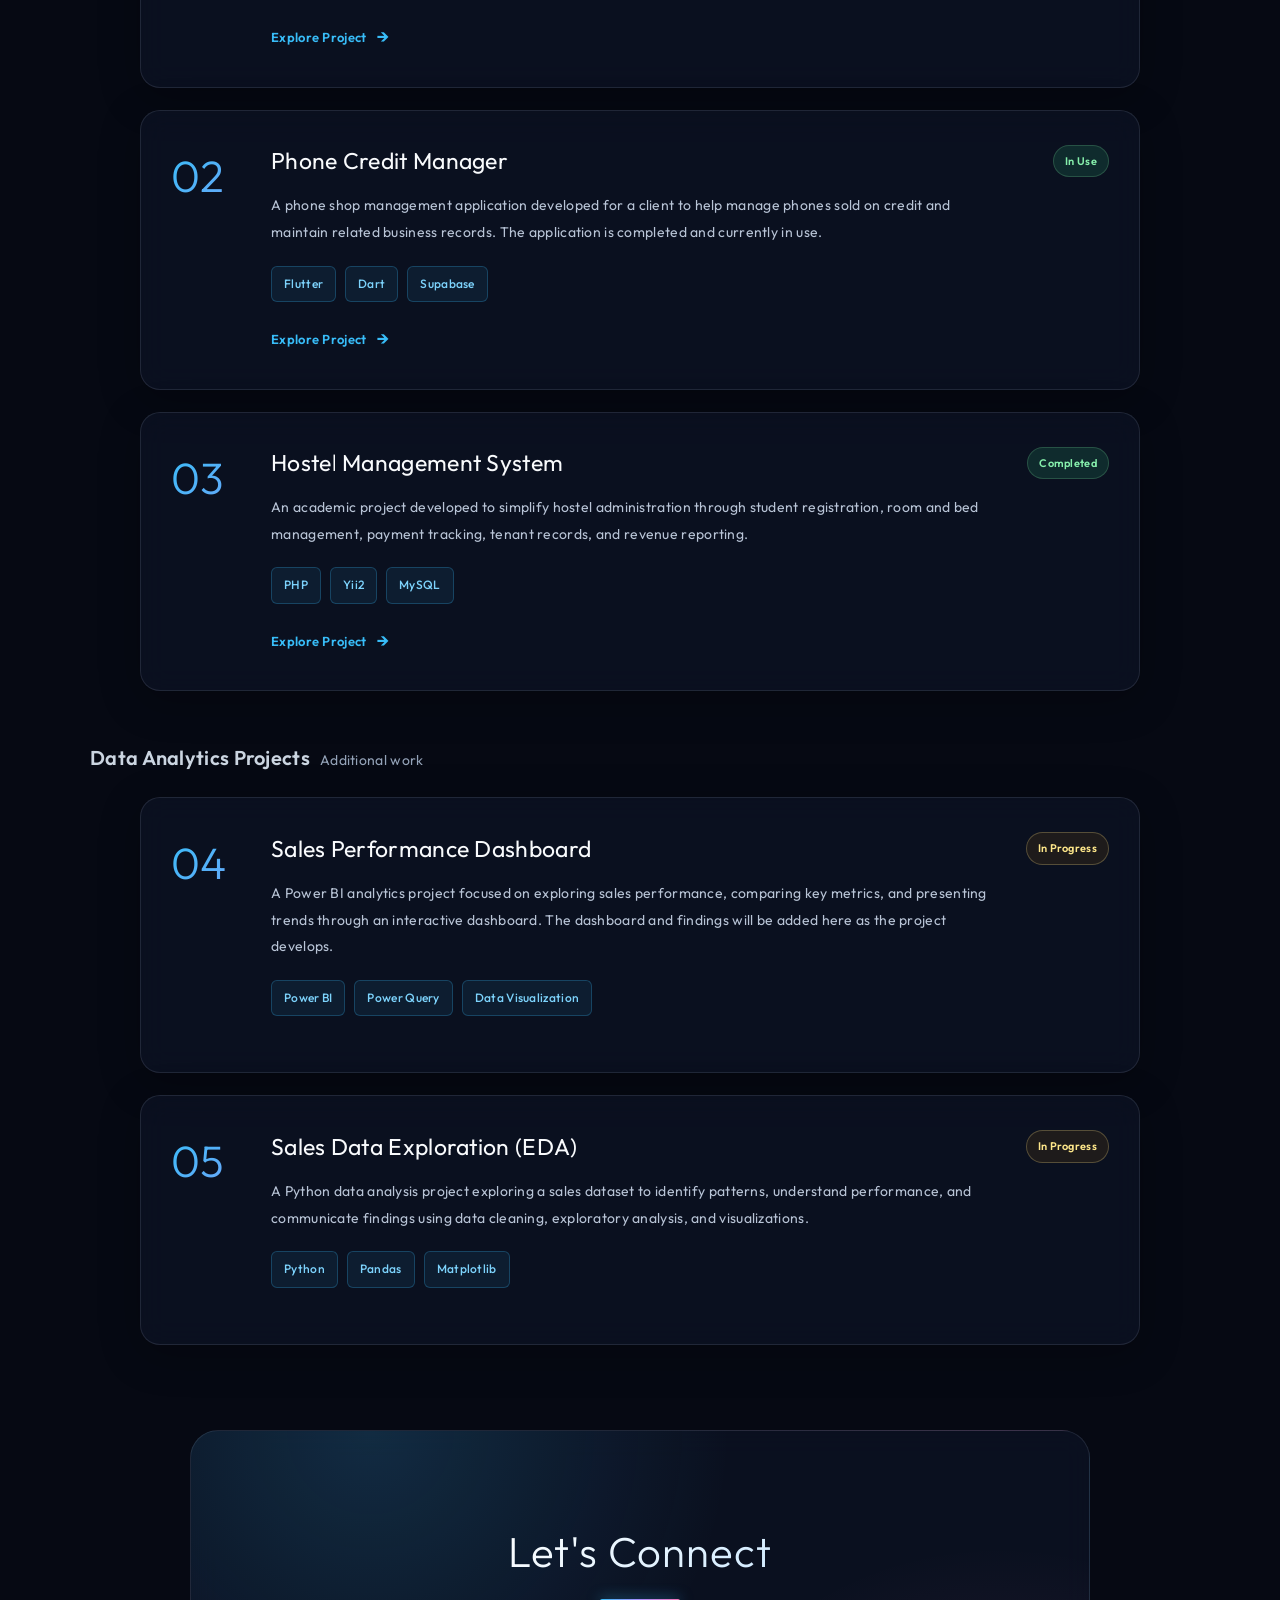
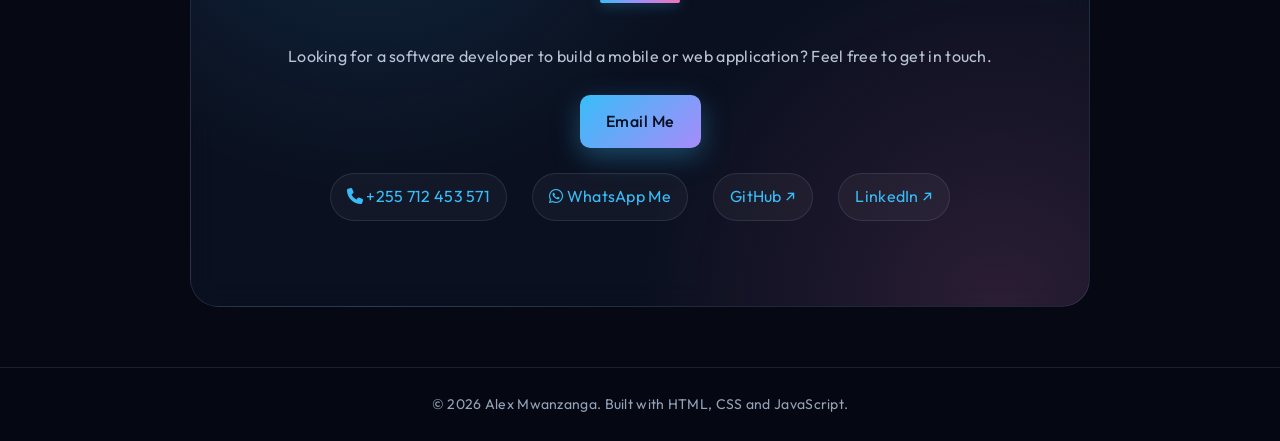
==== commit c3064e48: "Update index.html" ====
--- a/index.html
+++ b/index.html
@@ -285,9 +285,14 @@
                     </div>
 
                     <div class="technology">
-                        <i class="devicon-css3-plain colored"
-                           aria-hidden="true"></i>
-                        <span>CSS3</span>
+    <i class="devicon-dot-net-plain colored" aria-hidden="true"></i>
+    <span>.NET</span>
+</div>
+
+<div class="technology">
+    <i class="devicon-laravel-original colored" aria-hidden="true"></i>
+    <span>Laravel</span>
+</div>
                     </div>
 
                     <div class="technology">
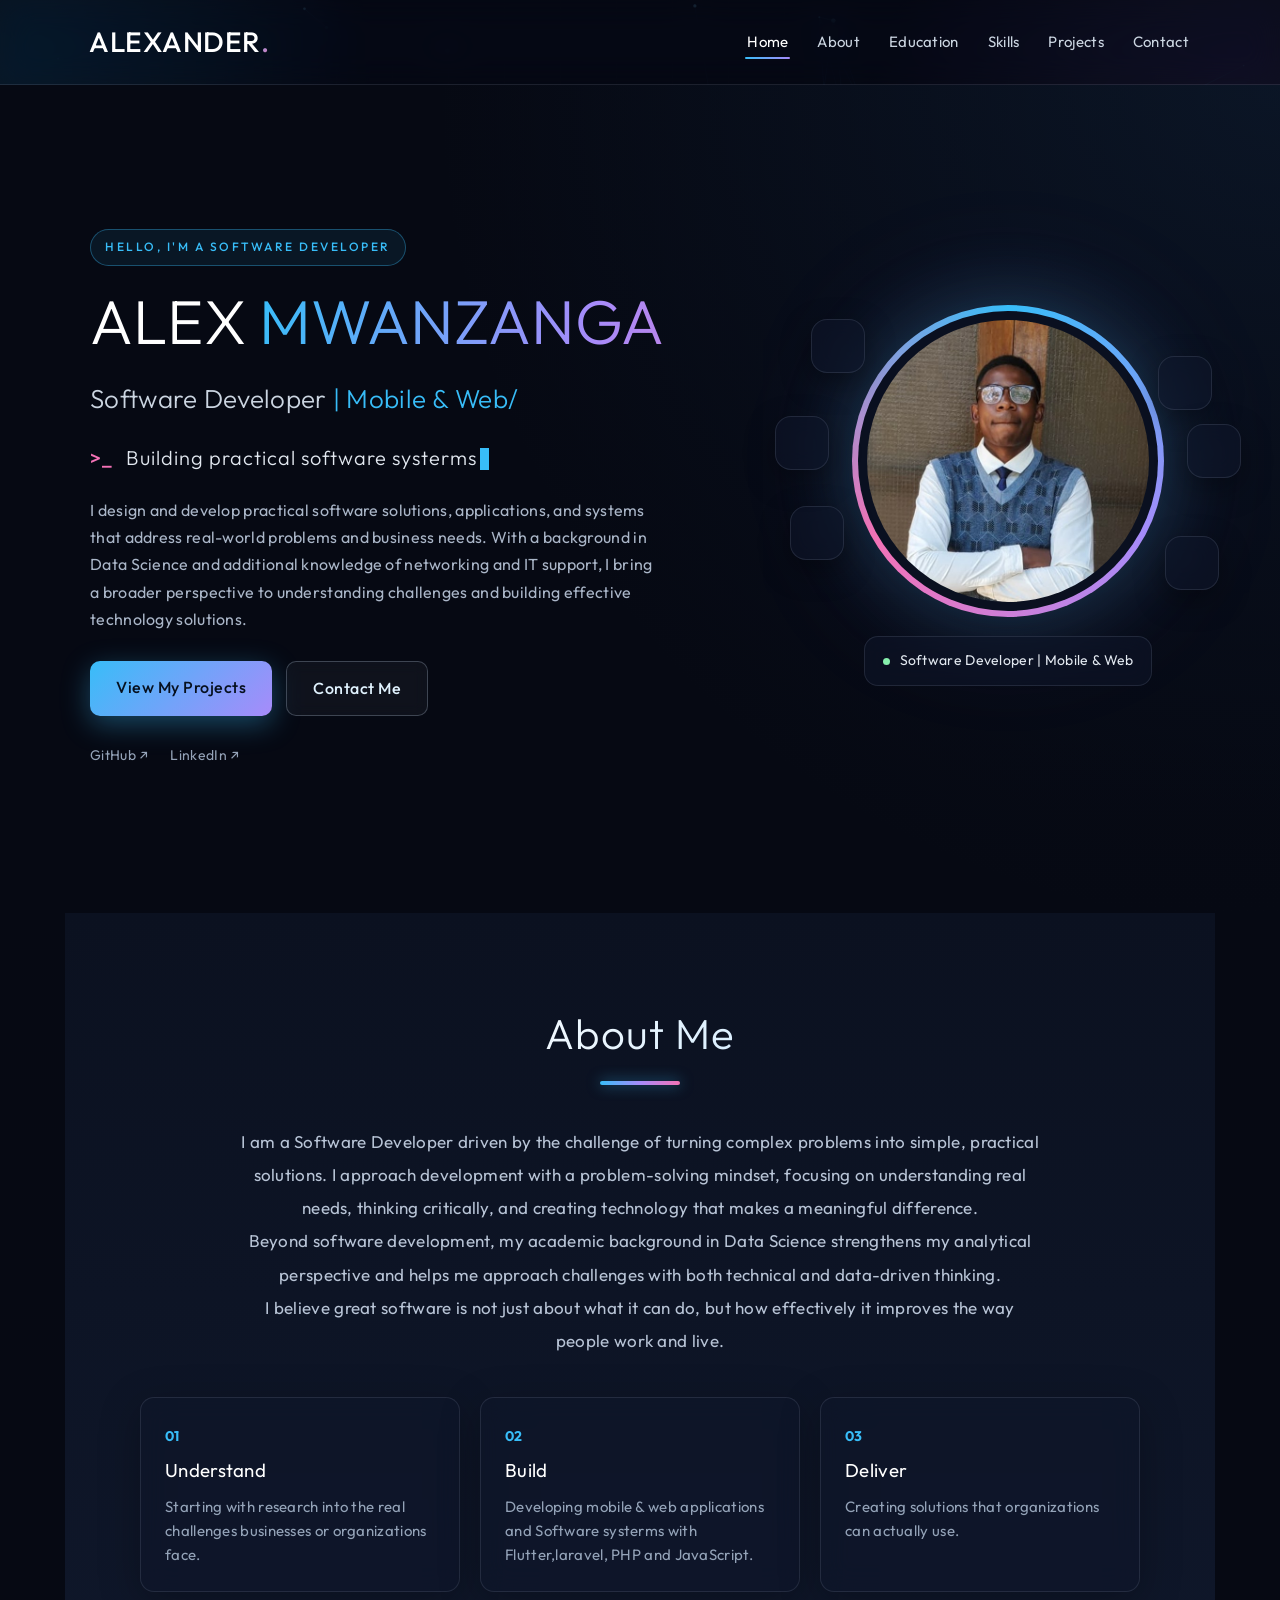
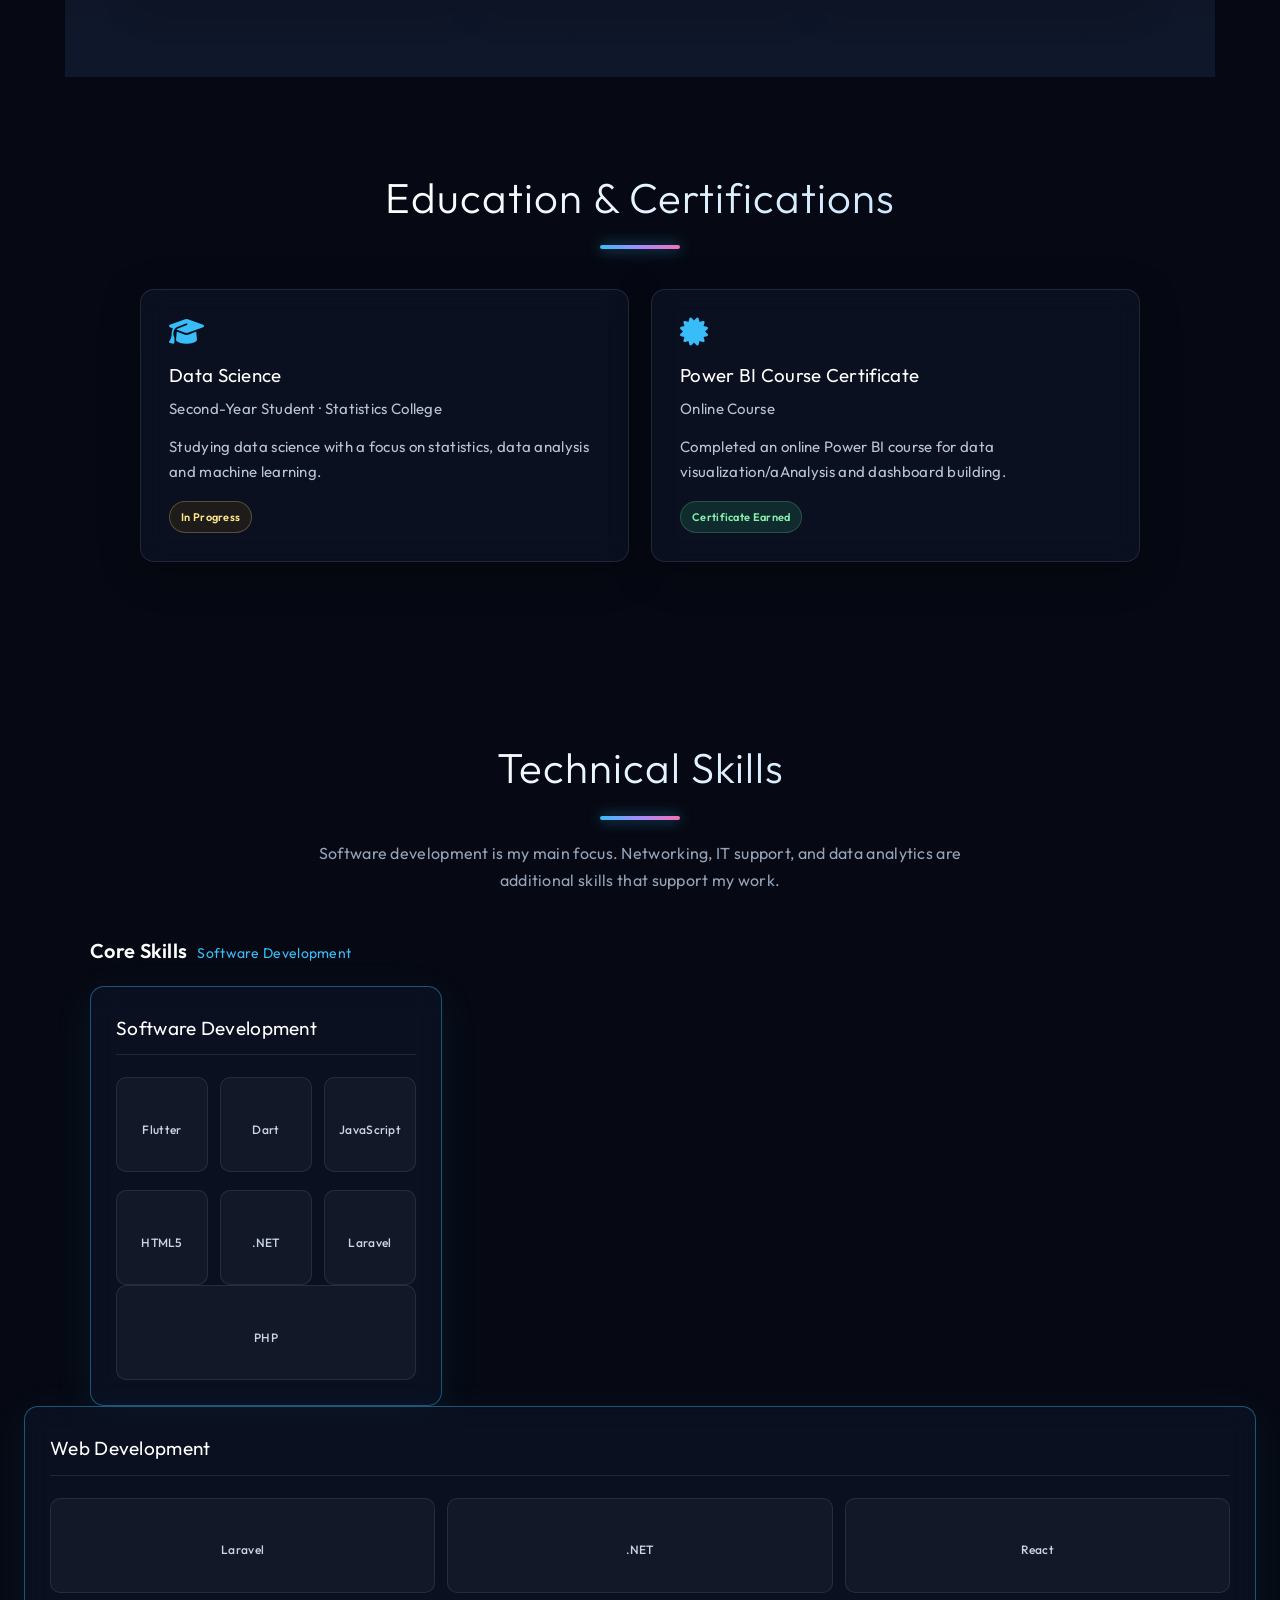
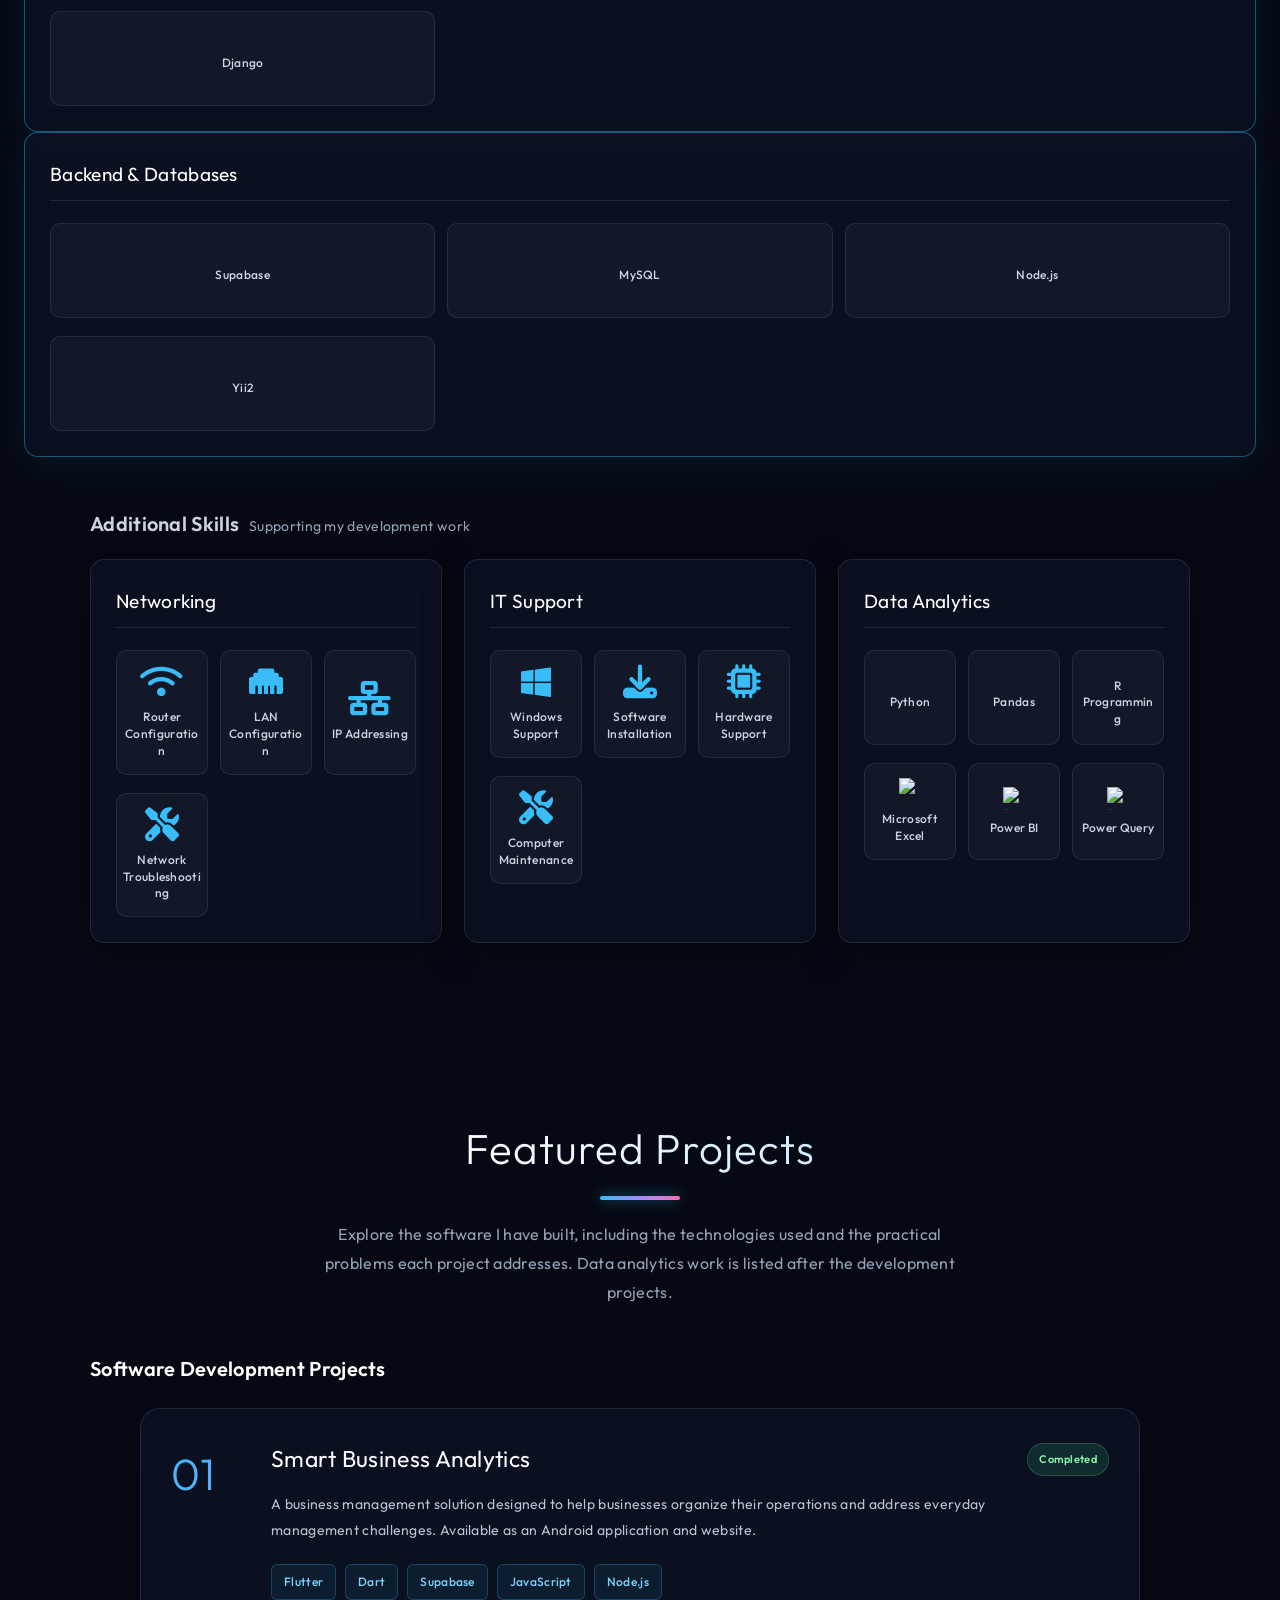
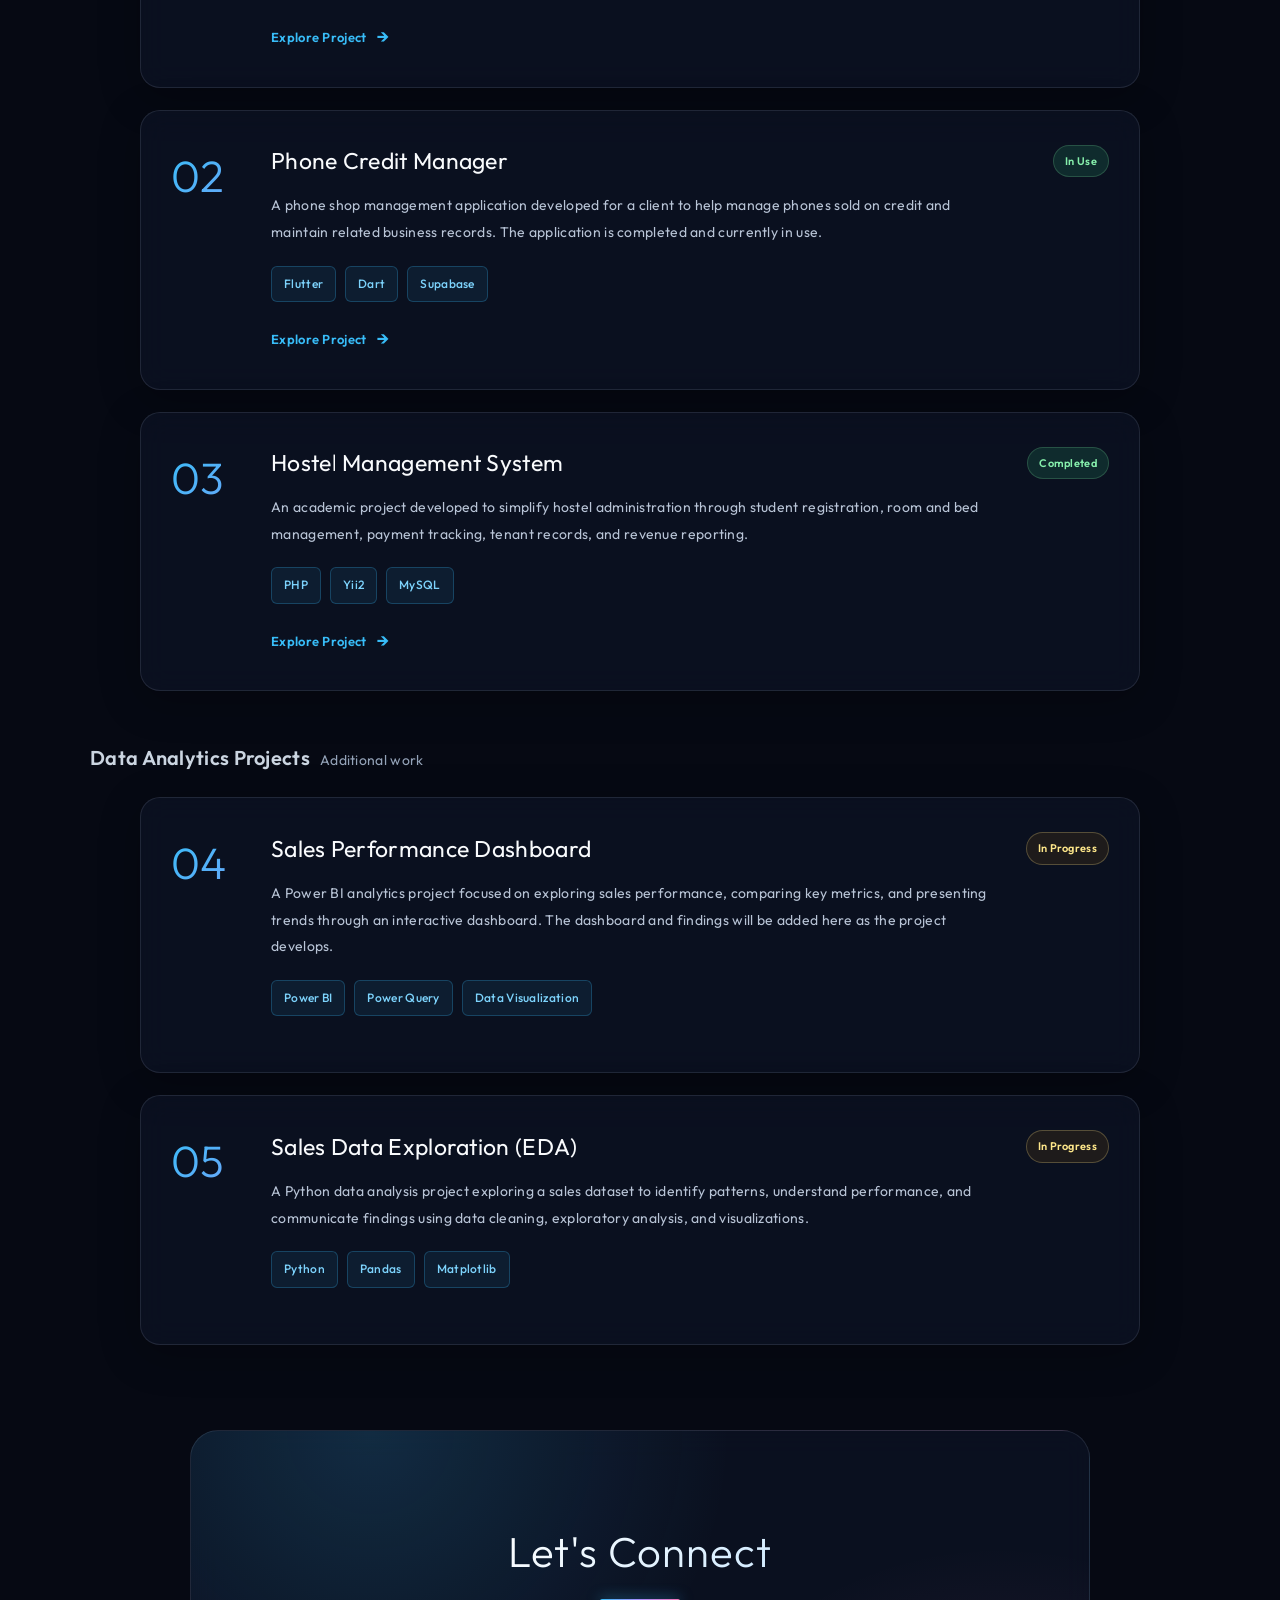
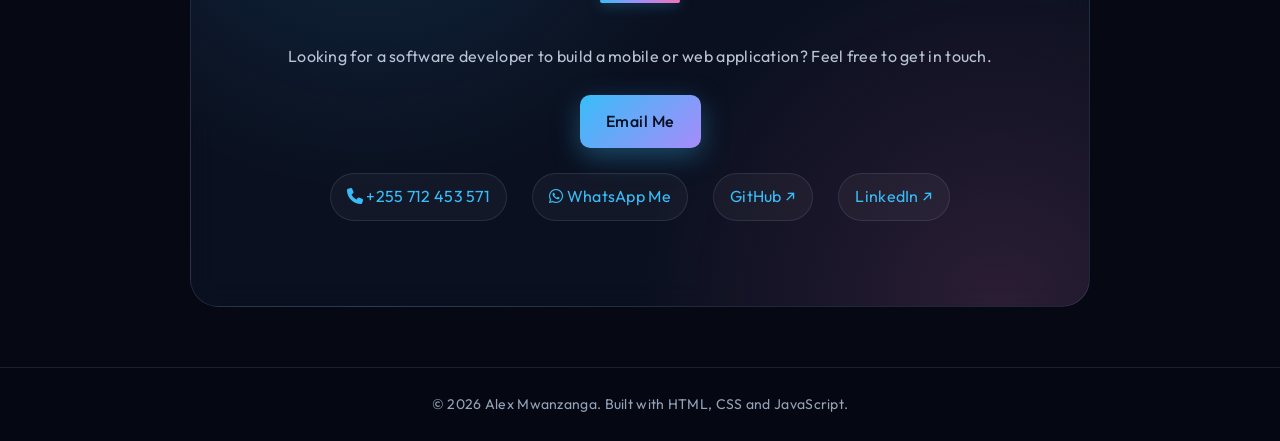
==== commit 035ce377: "Enhance SEO with Open Graph and Twitter meta tags Added Open Graph and Twitter meta tags for better " ====
--- a/index.html
+++ b/index.html
@@ -6,6 +6,12 @@
     <meta name="viewport" content="width=device-width, initial-scale=1.0">
 
     <title>Alex Mwanzanga | Software Developer</title>
+    <meta property="og:type" content="website">
+<meta property="og:title" content="Alex Mwanzanga | Software Developer">
+<meta property="og:description" content="Software Developer building mobile and web applications with Flutter, PHP and JavaScript.">
+<meta property="og:image" content="https://alexedson932-ops.github.io/REPO-NAME/og-image.png">
+<meta name="twitter:card" content="summary_large_image">
+<meta name="theme-color" content="#060913">
 
     <meta name="description"
           content="Alex Mwanzanga is a Software Developer building mobile and web applications, with additional skills in networking, IT support, and data analytics.">
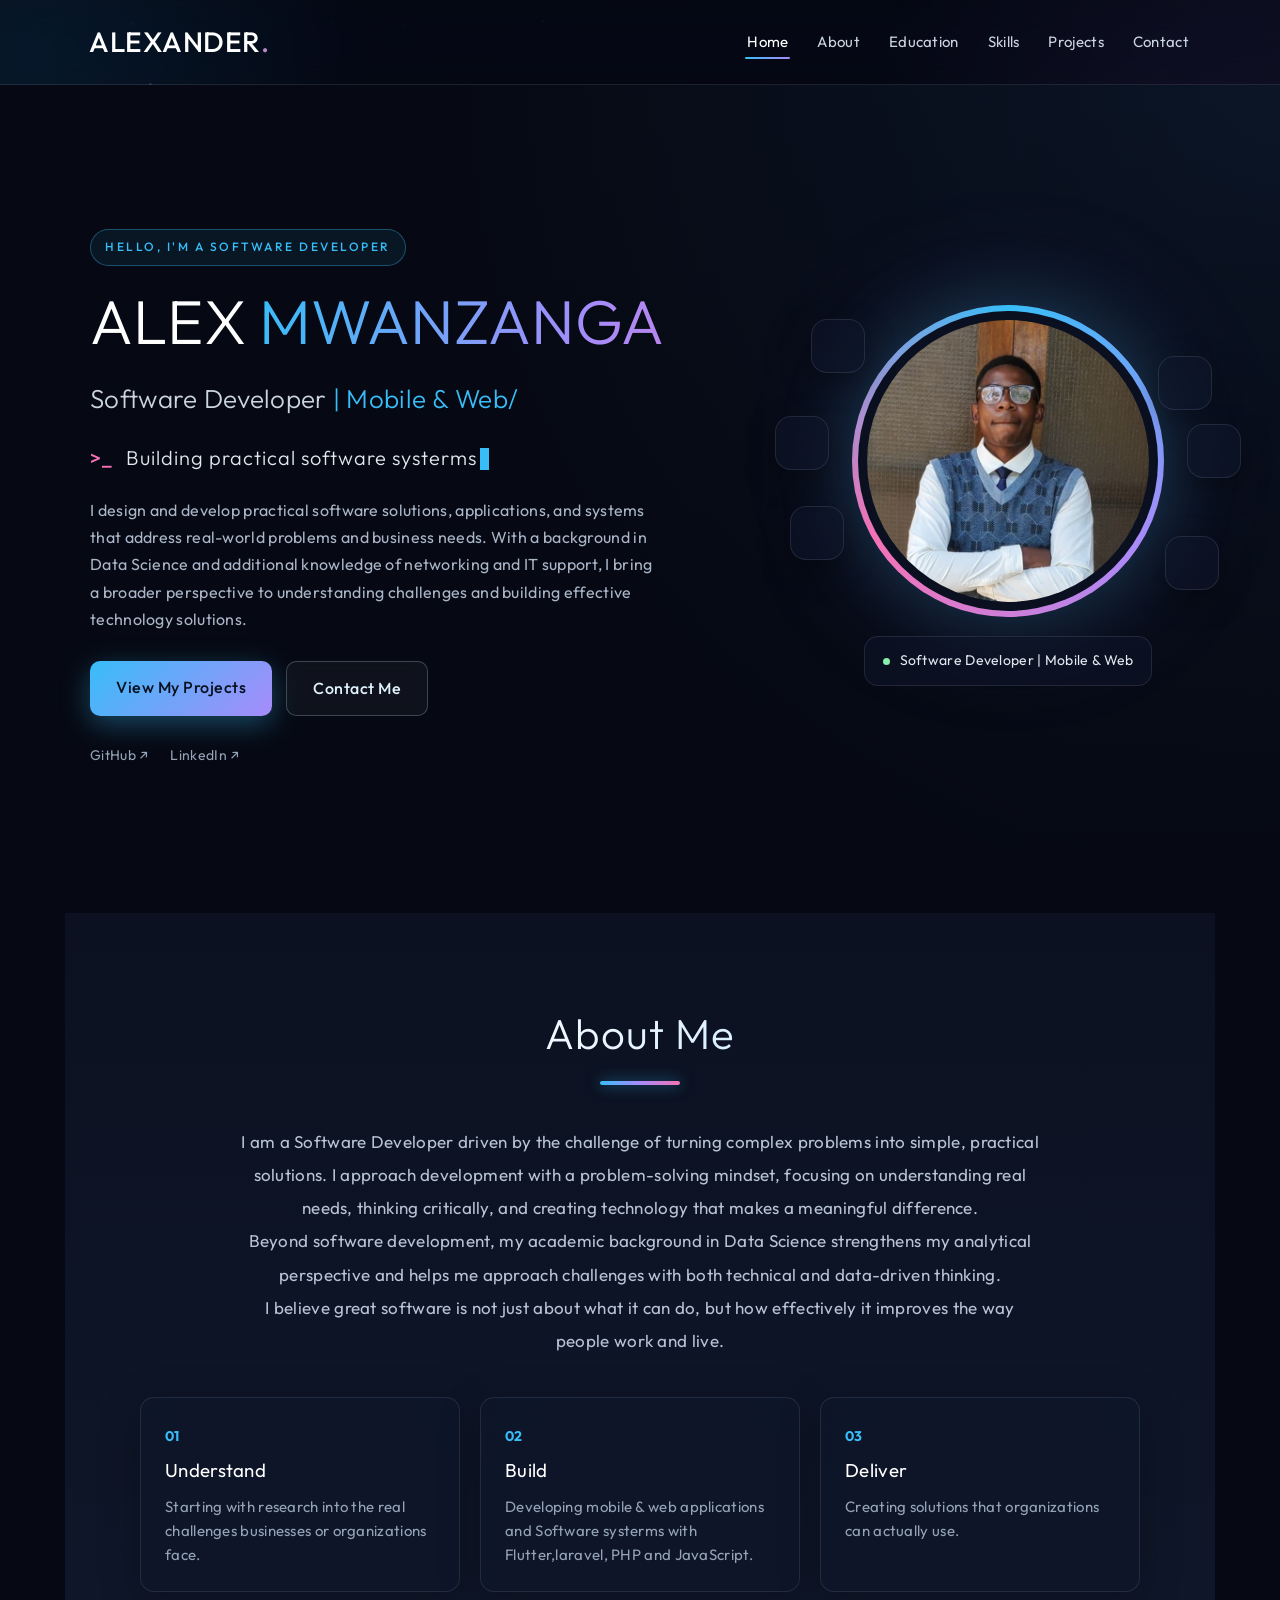
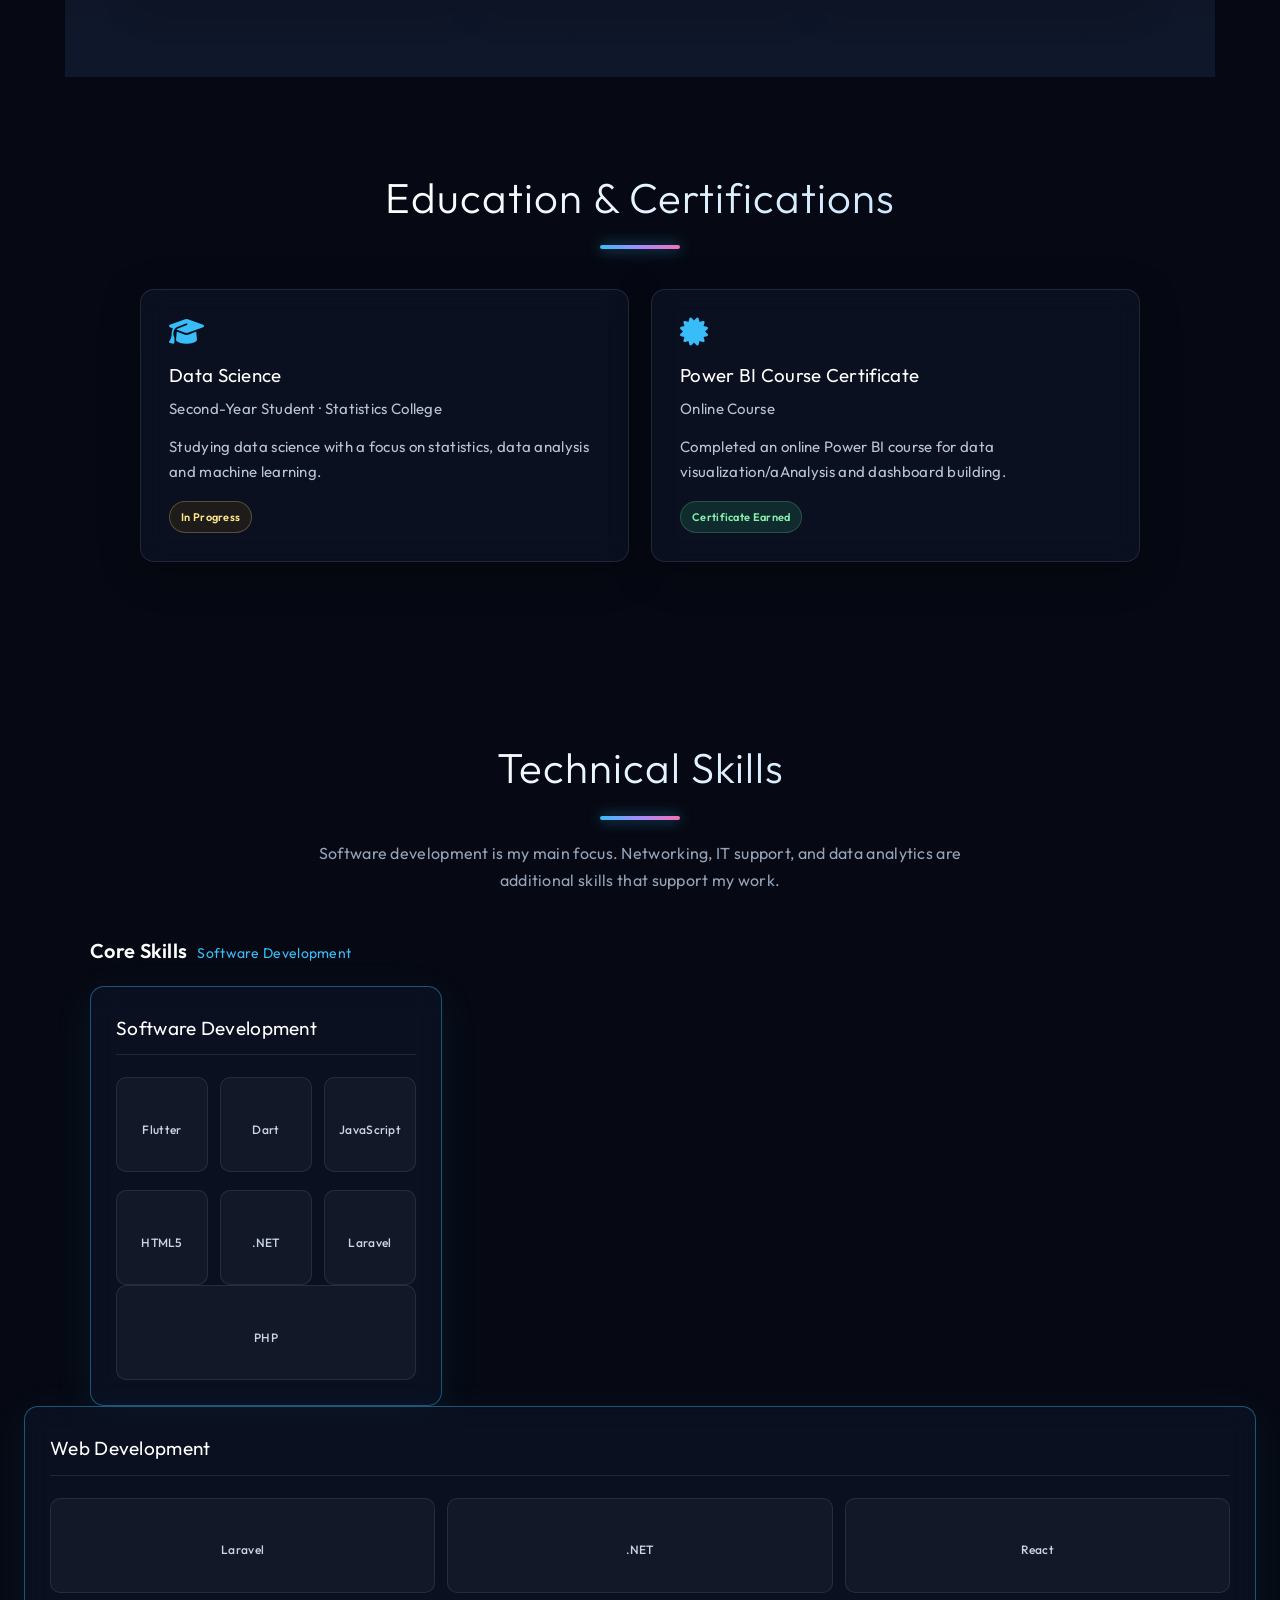
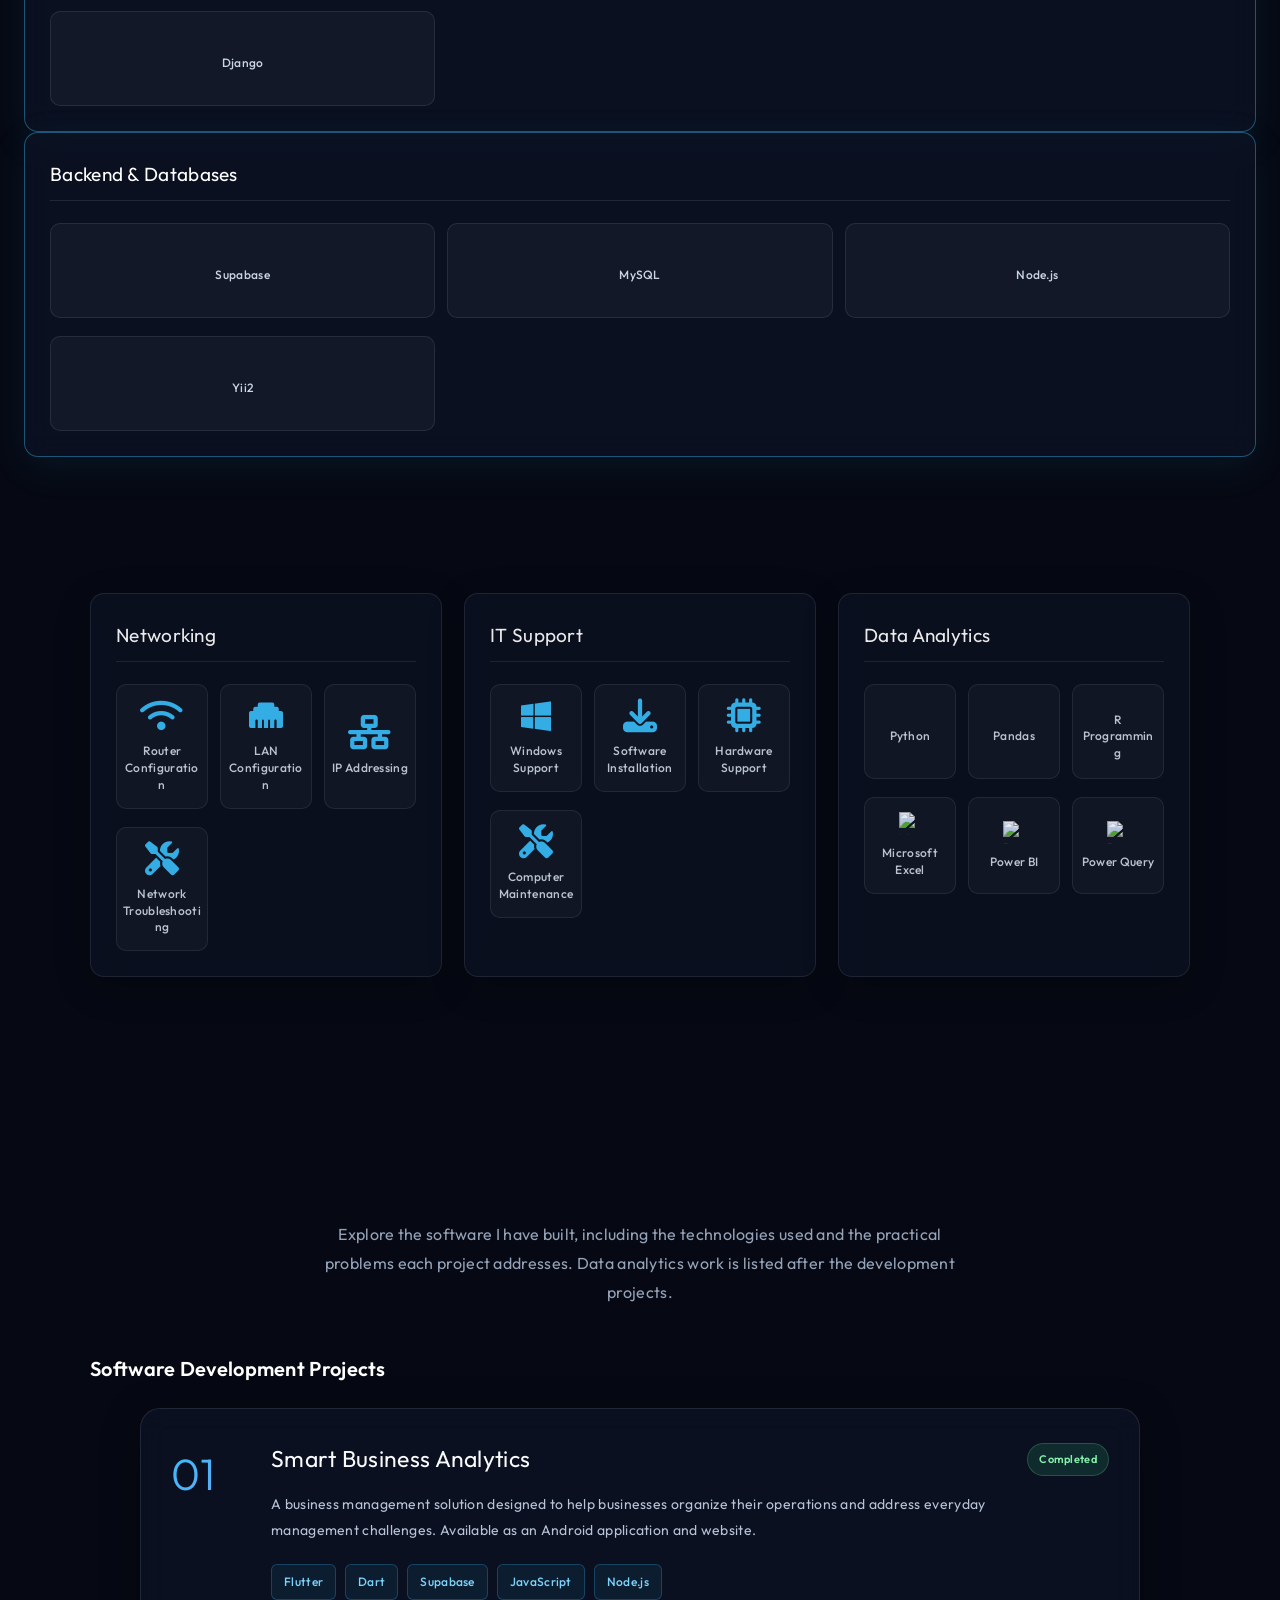
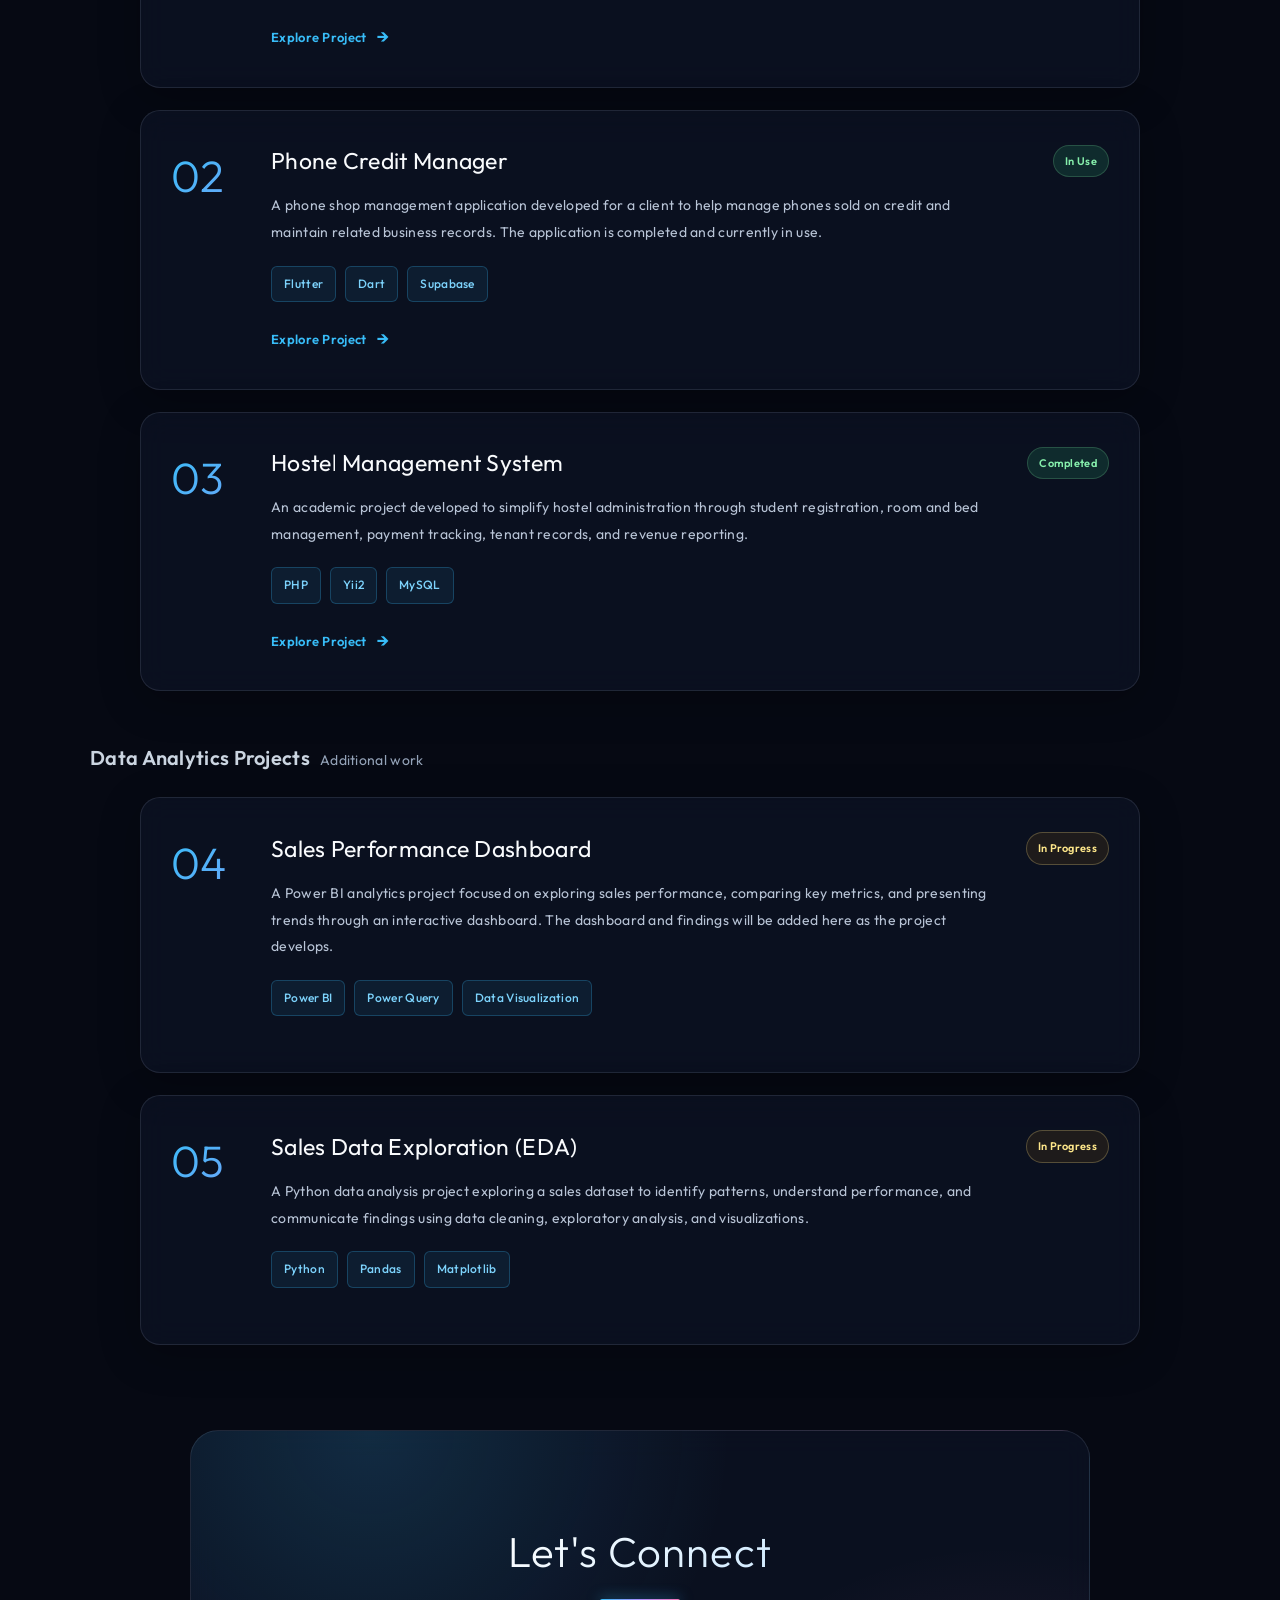
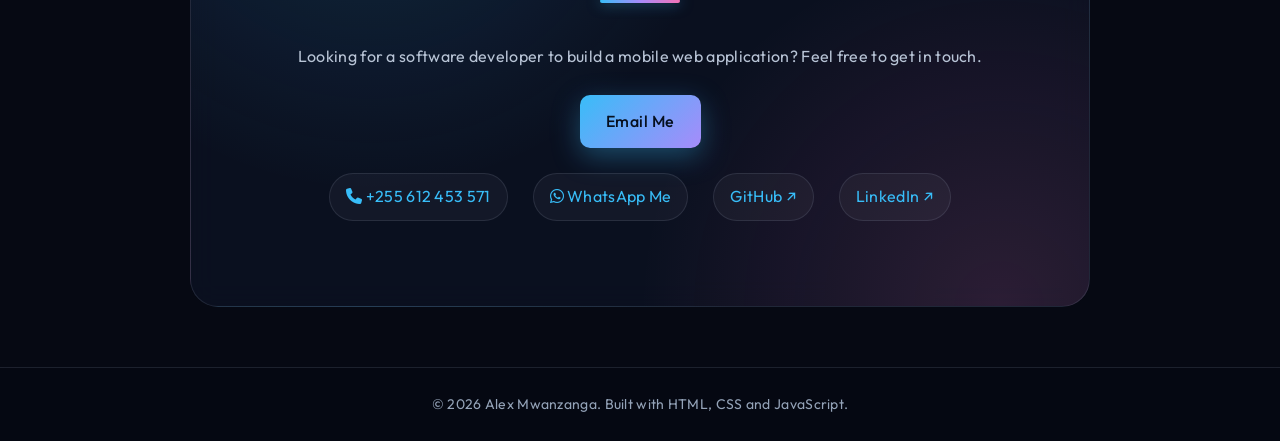
==== commit 0ab78b2f: "Update index.html" ====
--- a/index.html
+++ b/index.html
@@ -723,15 +723,15 @@
     </section>
 
 
-    <!-- =========================
+    <!-- 
          CONTACT SECTION
-    ========================== -->
+     -->
     <section id="contact" class="section contact-section">
 
         <h2 class="section-title">Let's Connect</h2>
 
         <p>
-            Looking for a software developer to build a mobile or web
+            Looking for a software developer to build a mobile web
             application? Feel free to get in touch.
         </p>
 
@@ -744,13 +744,13 @@
 
         <div class="social-links">
 
-            <a href="tel:+255712453571">
+            <a href="tel:+255612453571">
                 <i class="fa-solid fa-phone" aria-hidden="true"></i>
-                +255 712 453 571
+                +255 612 453 571
             </a>
 
             <a
-                href="https://wa.me/255712453571"
+                href="https://wa.me/255612453571"
                 target="_blank"
                 rel="noopener noreferrer"
             >
--- a/style.css
+++ b/style.css
@@ -2426,3 +2426,53 @@
   .chip-5 { right: -2%; }
   .chip-6 { left: -2%; }
 }
+
+/* ===== Project pages: modern look ===== */
+.project-page .project-page-nav {
+  position: sticky; top: 0; z-index: 100;
+  background: rgba(6, 9, 19, 0.55);
+  -webkit-backdrop-filter: blur(16px);
+  backdrop-filter: blur(16px);
+  border-bottom: 1px solid rgba(148, 163, 184, 0.16);
+}
+.project-page .project-details-page { position: relative; z-index: 1; }
+
+.project-page .project-details-hero h1 {
+  background: linear-gradient(135deg, #ffffff 30%, #a5d8ff);
+  -webkit-background-clip: text; background-clip: text; color: transparent;
+}
+.project-page .project-details-hero h1 .highlight {
+  background: linear-gradient(100deg, #38bdf8, #a78bfa, #f472b6);
+  -webkit-background-clip: text; background-clip: text; color: transparent;
+}
+
+.project-page .project-feature,
+.project-page .project-tech-item {
+  background: rgba(15, 23, 42, 0.55);
+  border: 1px solid rgba(148, 163, 184, 0.16);
+  -webkit-backdrop-filter: blur(14px);
+  backdrop-filter: blur(14px);
+  box-shadow: 0 10px 40px rgba(0, 0, 0, 0.25);
+}
+.project-page .project-feature:hover,
+.project-page .project-tech-item:hover {
+  transform: translateY(-6px);
+  border-color: rgba(56, 189, 248, 0.55);
+}
+
+.project-page .project-section-number,
+.project-page .feature-icon {
+  background: linear-gradient(135deg, #38bdf8, #a78bfa);
+  -webkit-background-clip: text; background-clip: text; color: transparent;
+}
+
+.project-page .back-projects-button {
+  background: linear-gradient(135deg, #38bdf8, #a78bfa);
+  color: #06101f;
+  box-shadow: 0 8px 28px rgba(56, 189, 248, 0.35);
+}
+
+.project-page .project-page-footer {
+  background: rgba(6, 9, 19, 0.6);
+  border-top: 1px solid rgba(148, 163, 184, 0.16);
+}
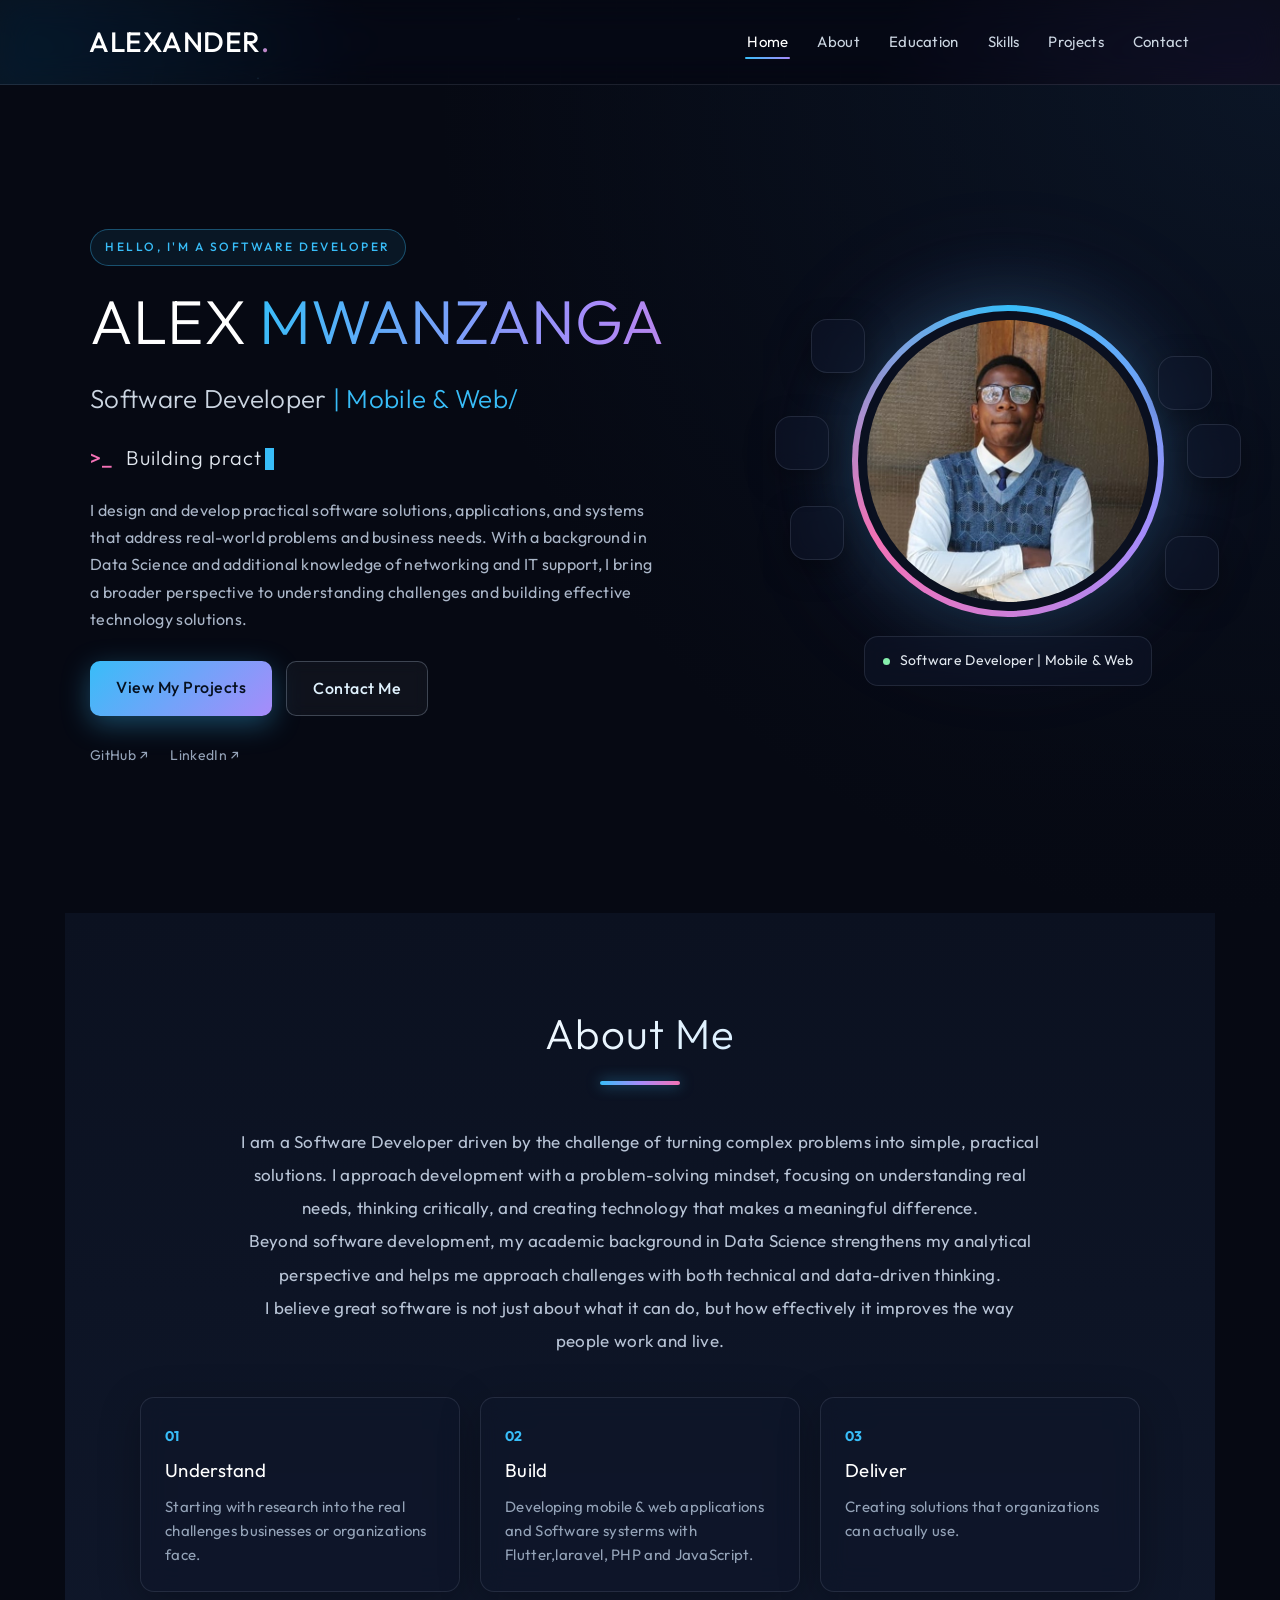
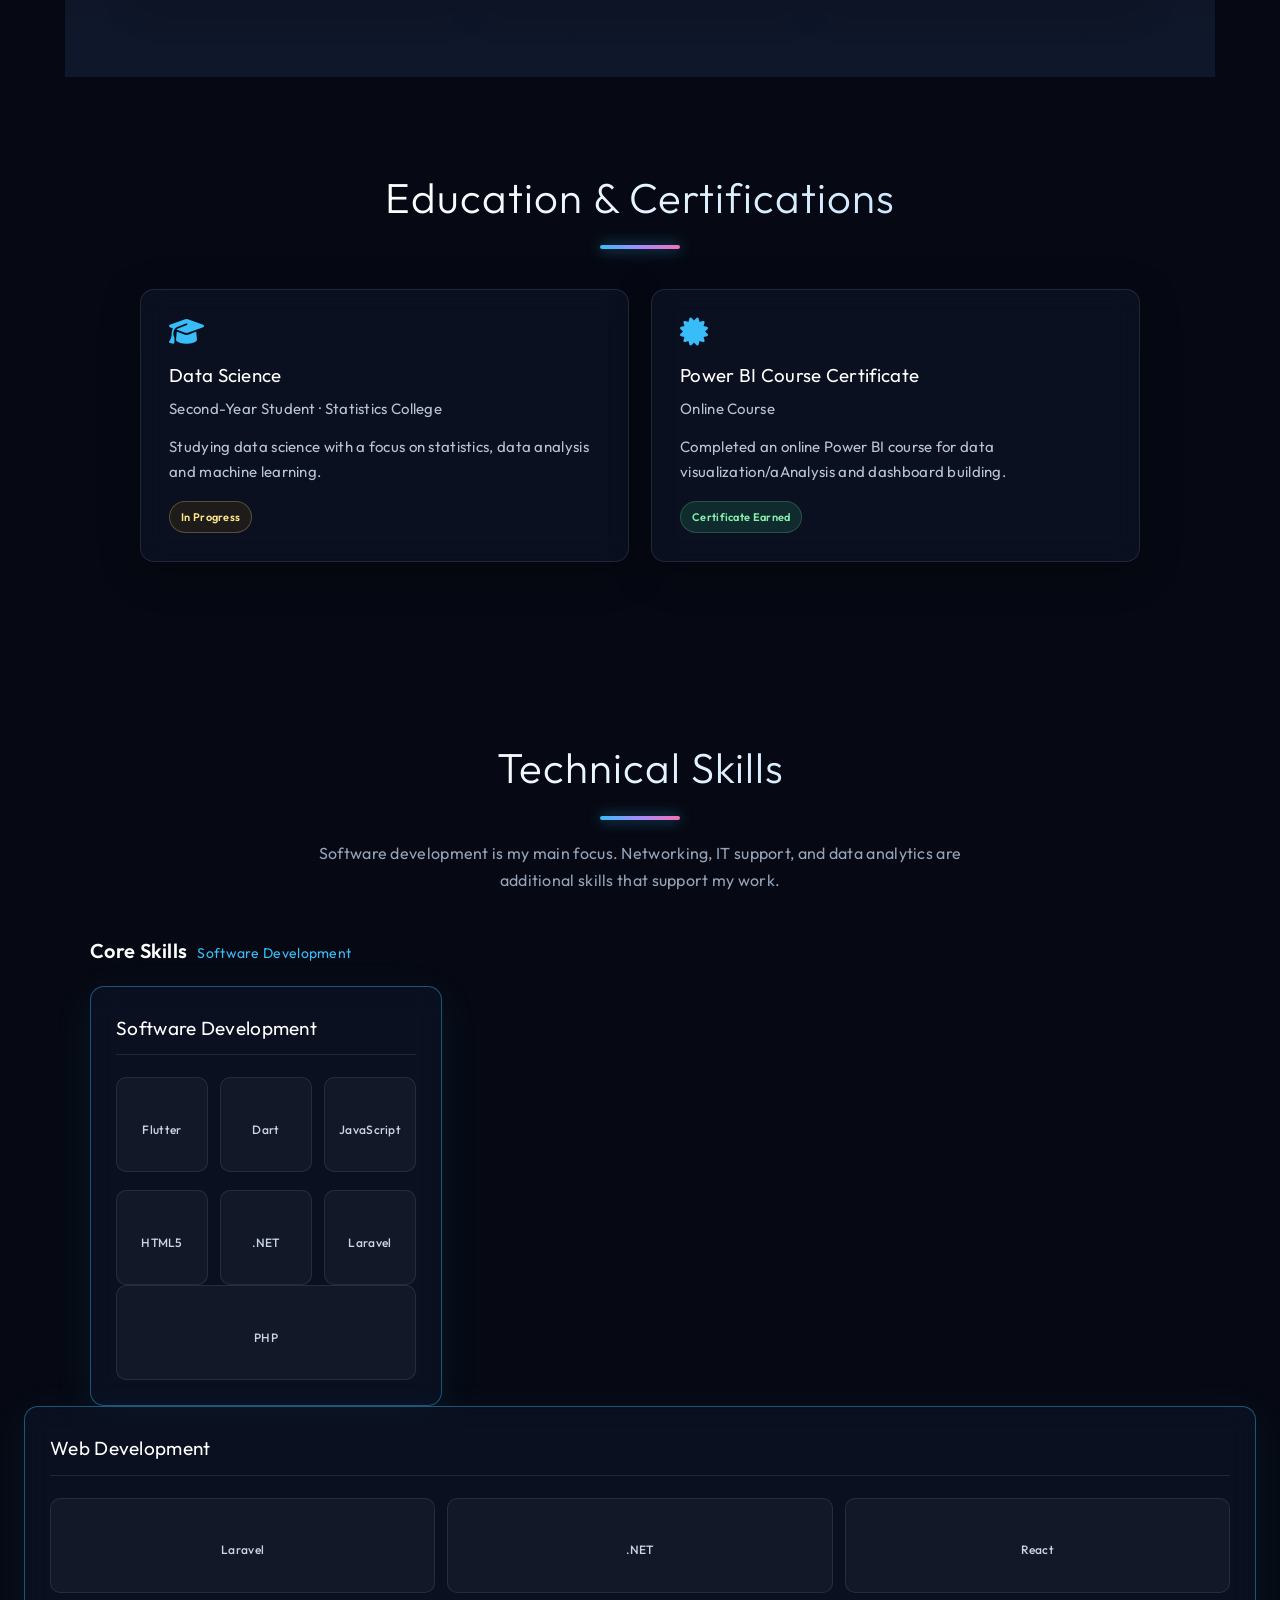
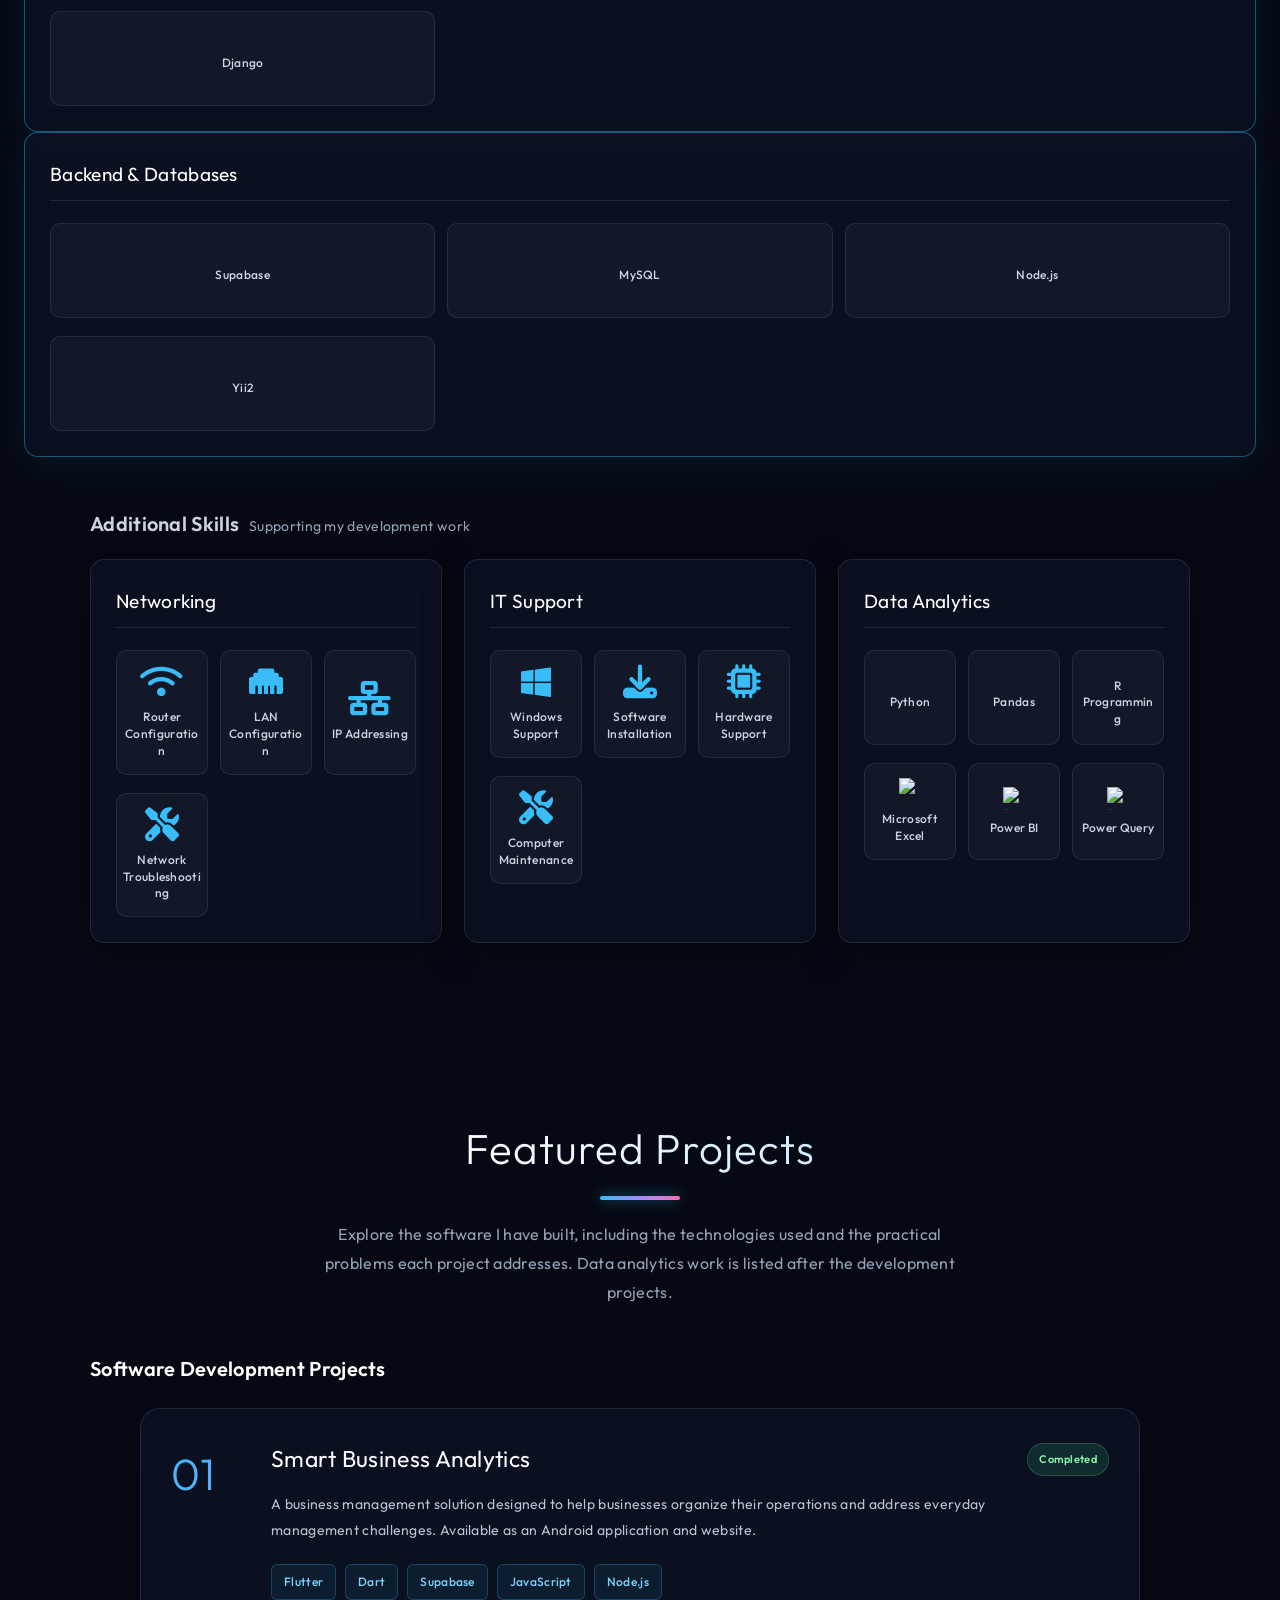
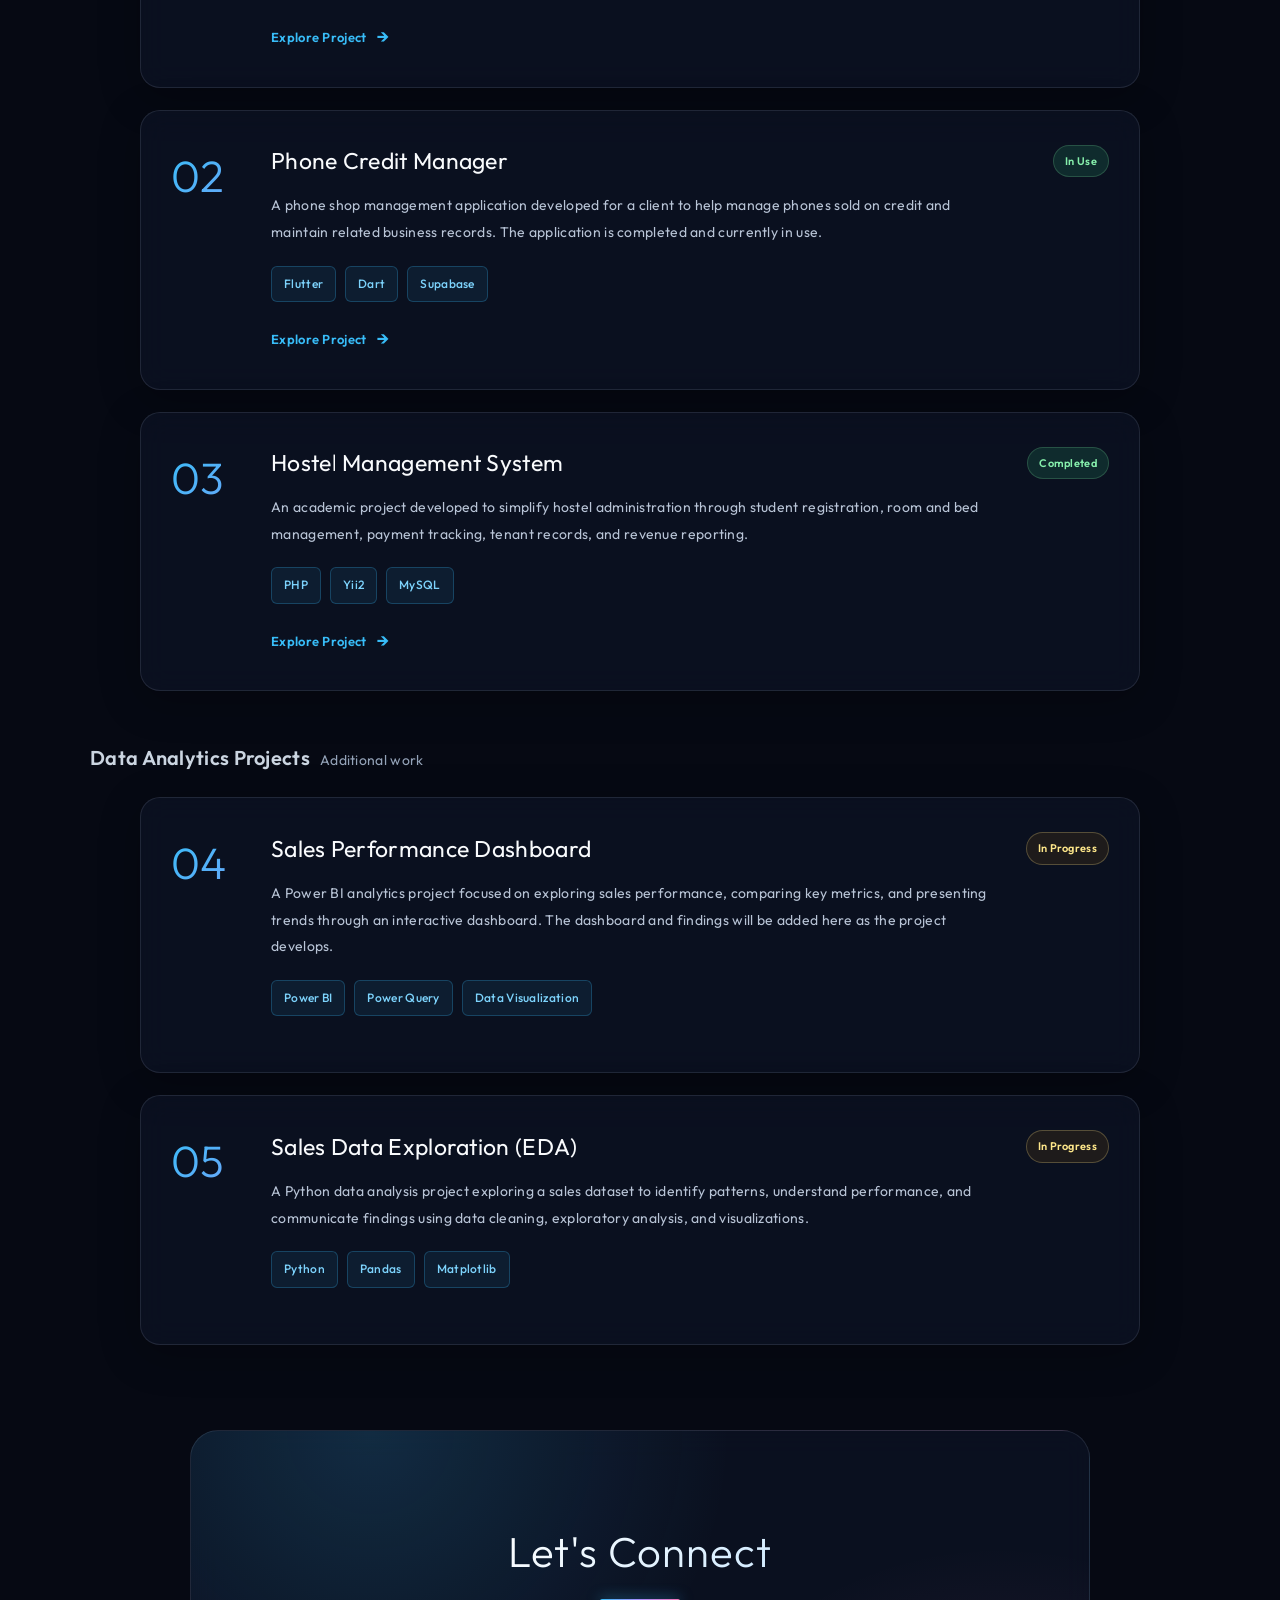
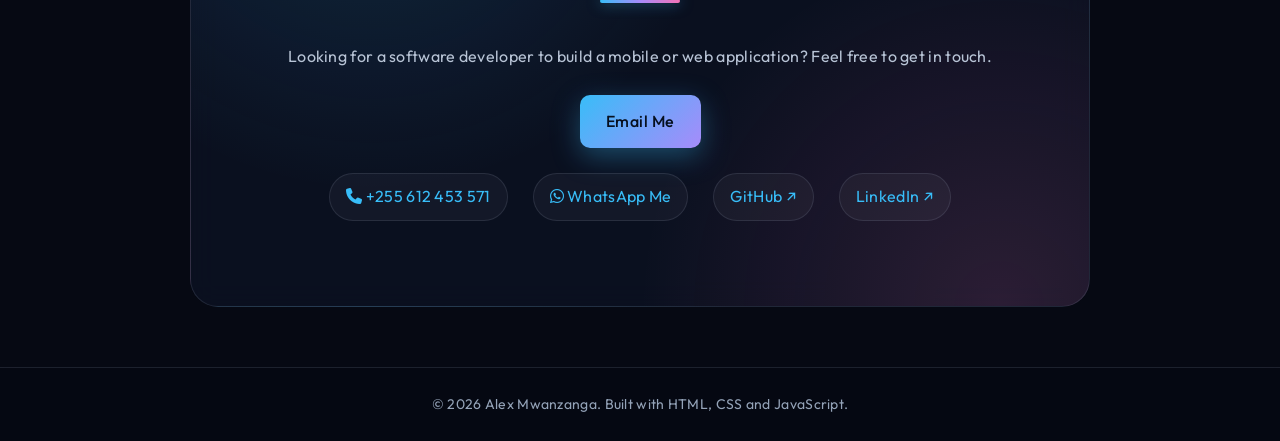
==== commit 64fc259e: "Update index.html" ====
--- a/index.html
+++ b/index.html
@@ -731,7 +731,7 @@
         <h2 class="section-title">Let's Connect</h2>
 
         <p>
-            Looking for a software developer to build a mobile web
+            Looking for a software developer to build a mobile or web
             application? Feel free to get in touch.
         </p>
 
